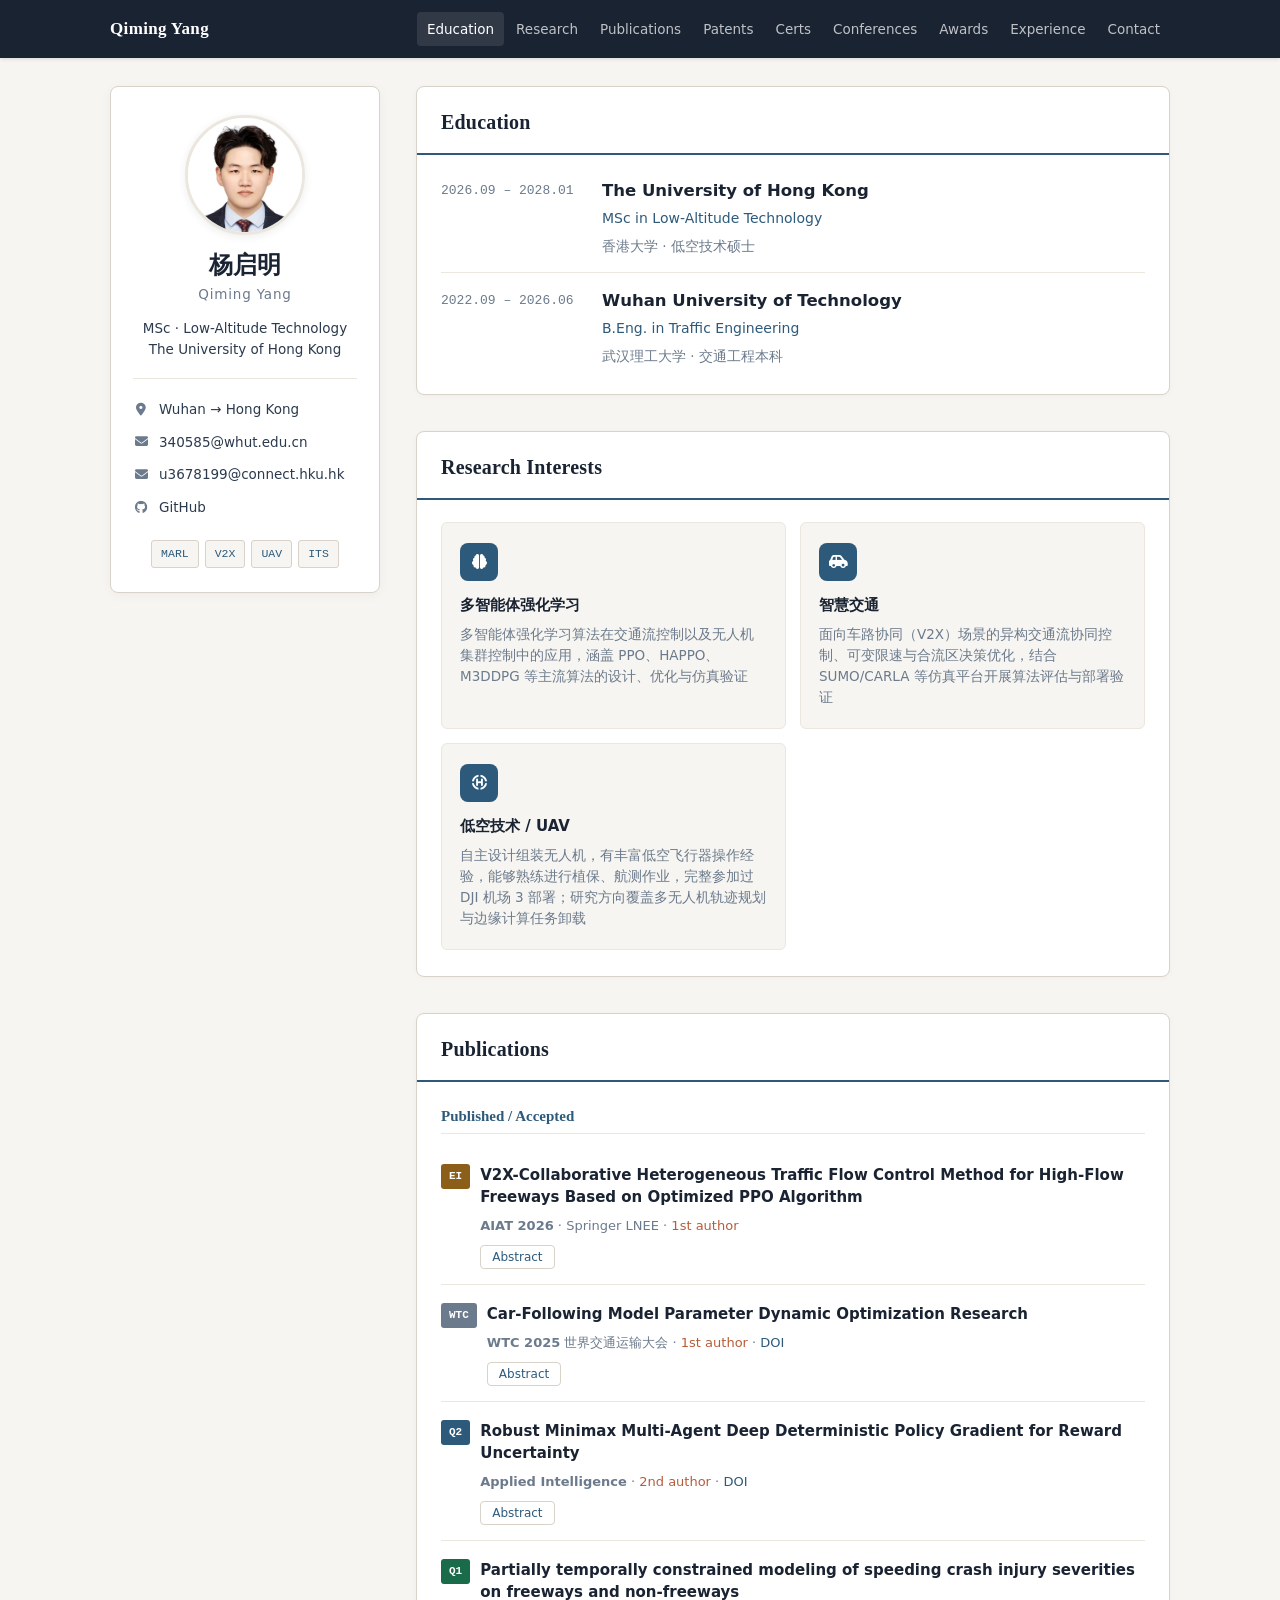
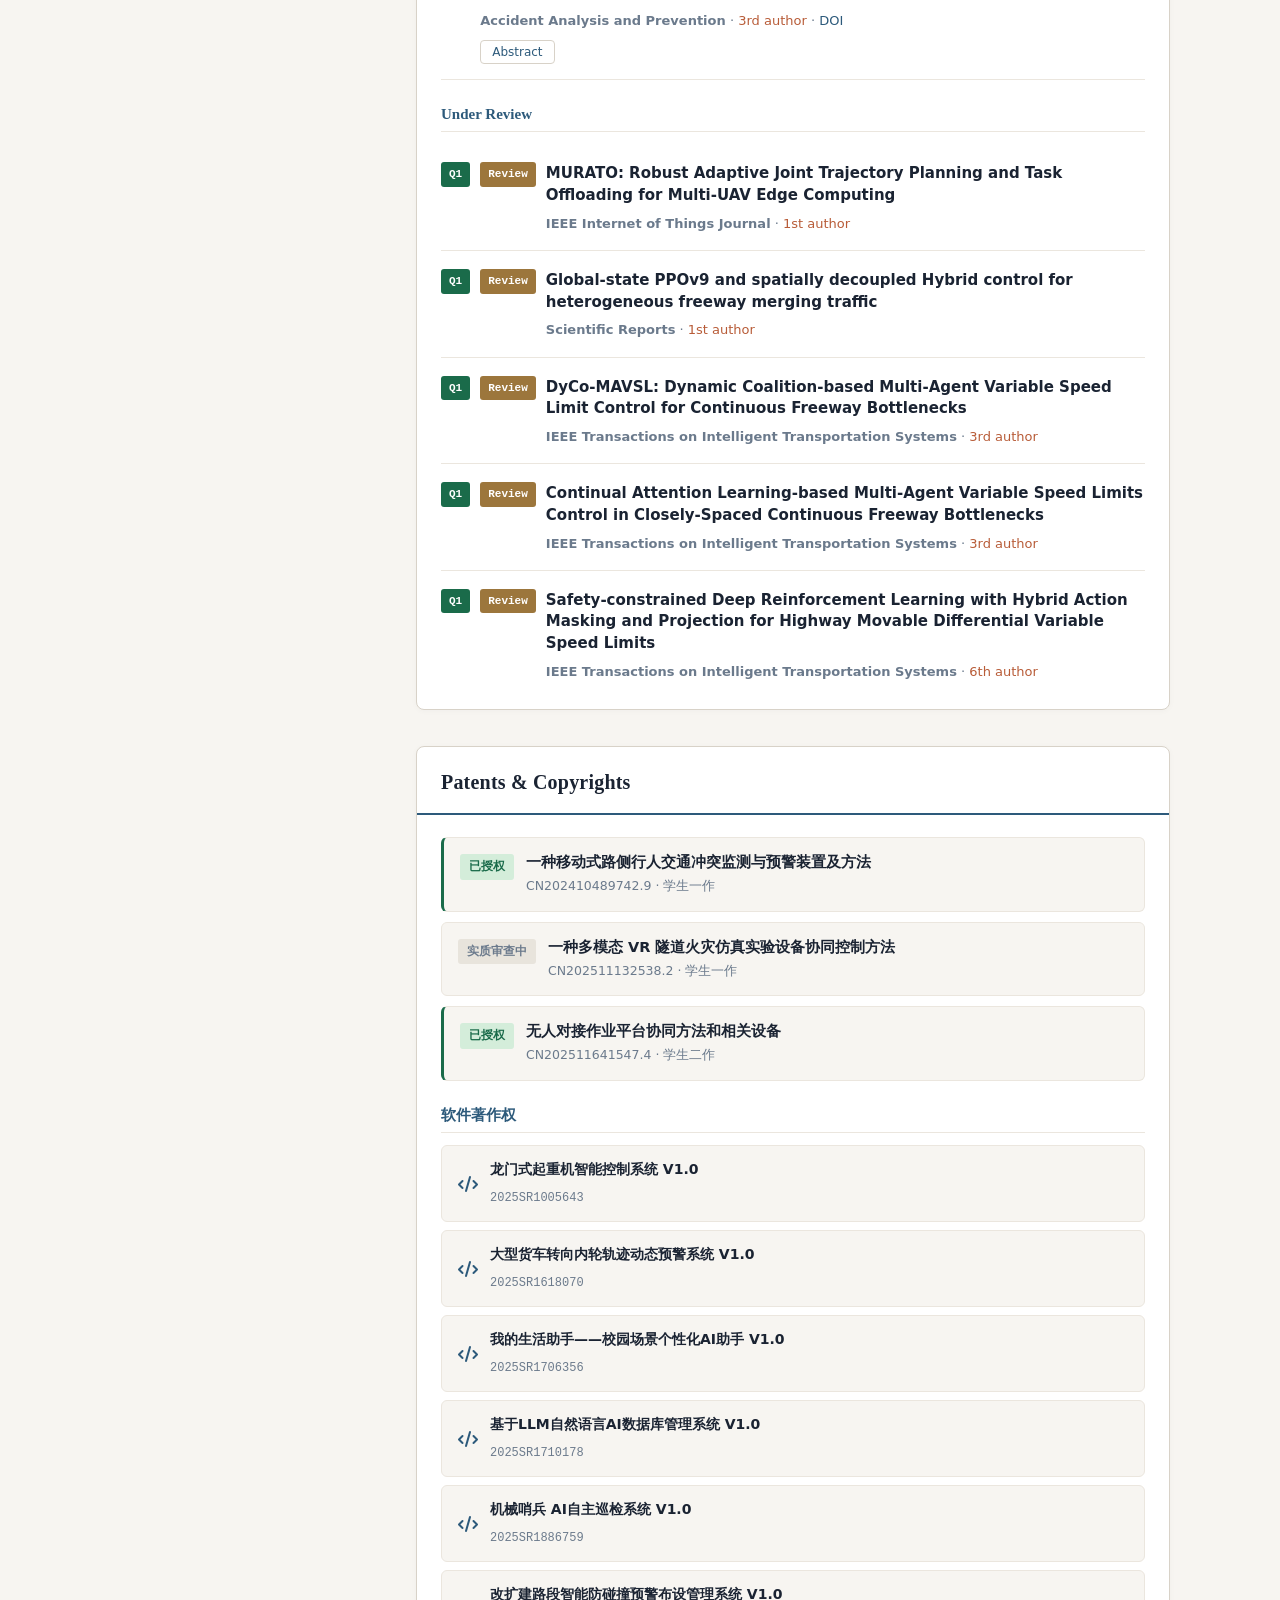
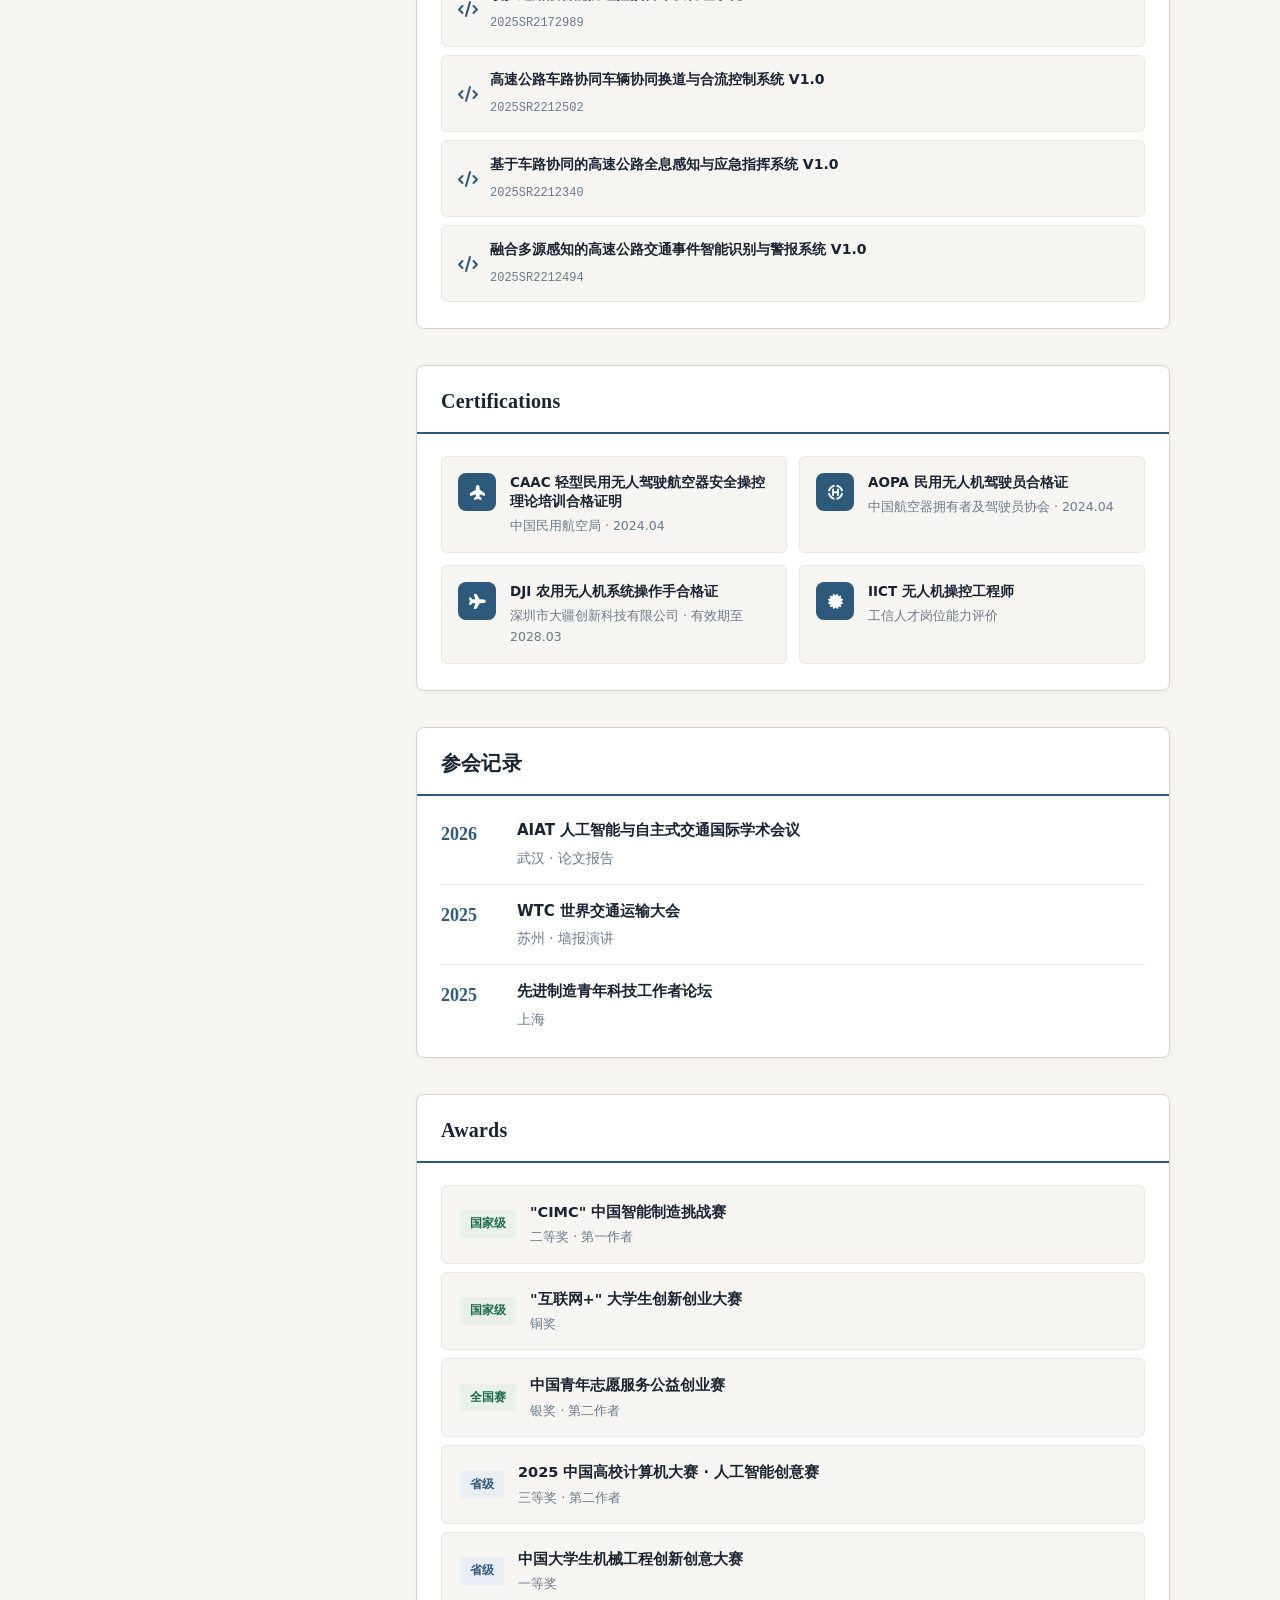
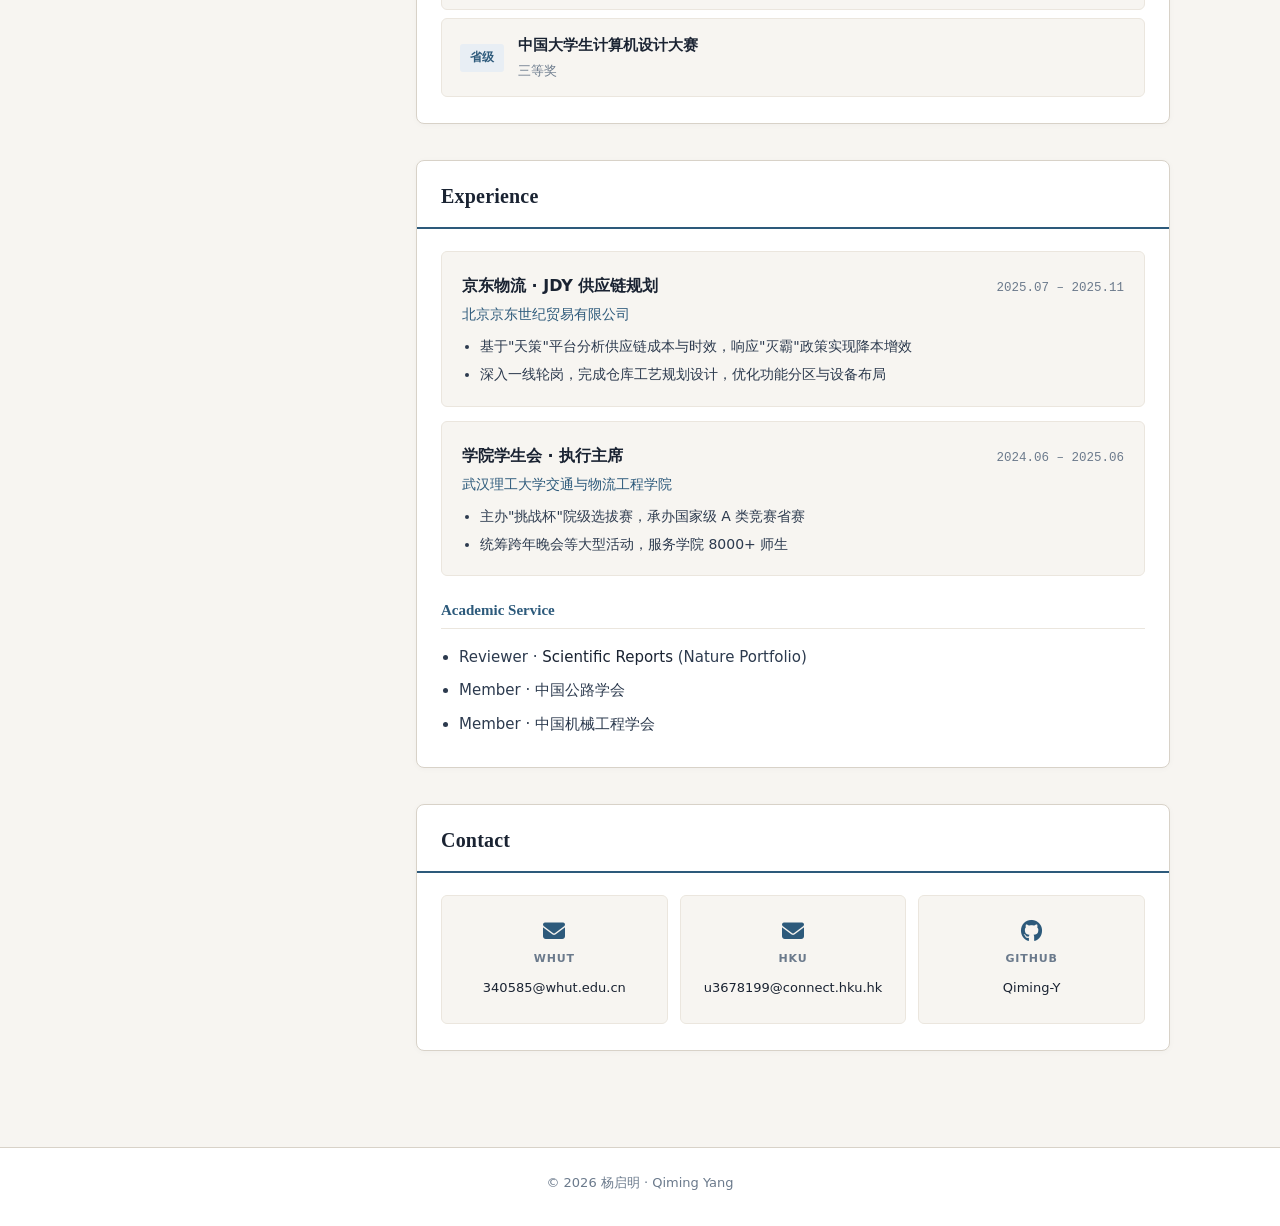
==== index.html @ e069b776 "Update VR tunnel patent status: granted -> substantive examination" ====
<!DOCTYPE html>
<html lang="zh-CN">
<head>
  <meta charset="UTF-8">
  <meta name="viewport" content="width=device-width, initial-scale=1.0">
  <title>杨启明 · Qiming Yang</title>
  <meta name="description" content="Qiming Yang — Low-Altitude Technology @ HKU · MARL · V2X · UAV">
  <link rel="stylesheet" href="css/styles.css">
  <link rel="stylesheet" href="https://cdnjs.cloudflare.com/ajax/libs/font-awesome/6.5.1/css/all.min.css">
</head>
<body>

  <!-- ========== Nav ========== -->
  <header class="nav">
    <div class="nav__inner">
      <a href="#top" class="nav__logo">Qiming Yang</a>
      <button class="nav__burger" aria-label="菜单" aria-expanded="false">
        <span></span><span></span>
      </button>
      <nav class="nav__menu">
        <a href="#education" class="nav__link">Education</a>
        <a href="#research" class="nav__link">Research</a>
        <a href="#publications" class="nav__link">Publications</a>
        <a href="#patents" class="nav__link">Patents</a>
        <a href="#certifications" class="nav__link">Certs</a>
        <a href="#conferences" class="nav__link">Conferences</a>
        <a href="#awards" class="nav__link">Awards</a>
        <a href="#experience" class="nav__link">Experience</a>
        <a href="#contact" class="nav__link">Contact</a>
      </nav>
    </div>
  </header>

  <div class="page" id="top">

    <!-- ========== Sidebar ========== -->
    <aside class="sidebar">
      <div class="sidebar__card">
        <div class="sidebar__avatar">
          <img src="assets/avatar.jpg" alt="杨启明">
        </div>
        <h1 class="sidebar__name">杨启明</h1>
        <p class="sidebar__name-en">Qiming Yang</p>
        <p class="sidebar__bio">
          MSc · Low-Altitude Technology<br>
          The University of Hong Kong
        </p>
        <ul class="sidebar__links">
          <li><i class="fa-solid fa-location-dot"></i><span>Wuhan → Hong Kong</span></li>
          <li><a href="mailto:340585@whut.edu.cn"><i class="fa-solid fa-envelope"></i><span>340585@whut.edu.cn</span></a></li>
          <li><a href="mailto:u3678199@connect.hku.hk"><i class="fa-solid fa-envelope"></i><span>u3678199@connect.hku.hk</span></a></li>
          <li><a href="https://github.com/Qiming-Y" target="_blank" rel="noopener"><i class="fa-brands fa-github"></i><span>GitHub</span></a></li>
        </ul>
        <div class="sidebar__tags">
          <span class="tag">MARL</span>
          <span class="tag">V2X</span>
          <span class="tag">UAV</span>
          <span class="tag">ITS</span>
        </div>
      </div>
    </aside>

    <!-- ========== Main ========== -->
    <main class="content">

      <!-- Education -->
      <section id="education" class="section">
        <h2 class="section__title">Education</h2>
        <div class="section__body">
          <div class="edu">
            <article class="edu__item">
              <div class="edu__time">2026.09 – 2028.01</div>
              <div class="edu__info">
                <h3>The University of Hong Kong</h3>
                <p class="edu__degree">MSc in Low-Altitude Technology</p>
                <p class="edu__zh">香港大学 · 低空技术硕士</p>
              </div>
            </article>
            <article class="edu__item">
              <div class="edu__time">2022.09 – 2026.06</div>
              <div class="edu__info">
                <h3>Wuhan University of Technology</h3>
                <p class="edu__degree">B.Eng. in Traffic Engineering</p>
                <p class="edu__zh">武汉理工大学 · 交通工程本科</p>
              </div>
            </article>
          </div>
        </div>
      </section>

      <!-- Research -->
      <section id="research" class="section">
        <h2 class="section__title">Research Interests</h2>
        <div class="section__body">
          <div class="research-grid">
            <article class="r-card">
              <div class="r-card__icon"><i class="fa-solid fa-brain"></i></div>
              <h3>多智能体强化学习</h3>
              <p>多智能体强化学习算法在交通流控制以及无人机集群控制中的应用，涵盖 PPO、HAPPO、M3DDPG 等主流算法的设计、优化与仿真验证</p>
            </article>
            <article class="r-card">
              <div class="r-card__icon"><i class="fa-solid fa-car-side"></i></div>
              <h3>智慧交通</h3>
              <p>面向车路协同（V2X）场景的异构交通流协同控制、可变限速与合流区决策优化，结合 SUMO/CARLA 等仿真平台开展算法评估与部署验证</p>
            </article>
            <article class="r-card">
              <div class="r-card__icon"><i class="fa-solid fa-helicopter-symbol"></i></div>
              <h3>低空技术 / UAV</h3>
              <p>自主设计组装无人机，有丰富低空飞行器操作经验，能够熟练进行植保、航测作业，完整参加过 DJI 机场 3 部署；研究方向覆盖多无人机轨迹规划与边缘计算任务卸载</p>
            </article>
          </div>
        </div>
      </section>

      <!-- Publications -->
      <section id="publications" class="section">
        <h2 class="section__title">Publications</h2>
        <div class="section__body">

          <h3 class="subhead">Published / Accepted</h3>

          <article class="pub">
            <div class="pub__row">
              <span class="badge badge--ei">EI</span>
              <div class="pub__content">
                <h4>V2X-Collaborative Heterogeneous Traffic Flow Control Method for High-Flow Freeways Based on Optimized PPO Algorithm</h4>
                <p class="pub__meta"><strong>AIAT 2026</strong> · Springer LNEE · <em>1st author</em></p>
                <button class="pub__btn" aria-expanded="false">Abstract</button>
              </div>
            </div>
            <div class="pub__abs" hidden>
              <p>Saturated freeways increasingly host heterogeneous streams of connected and automated vehicles (CAVs) and human-driven vehicles (HDVs). Balancing corridor-level flow smoothing with local conflict avoidance at merge bottlenecks remains difficult for both classical control and standard deep reinforcement learning (DRL) agents, largely because onboard sensing fragments observability and single-objective rewards neglect the efficiency–stability–safety trade-off. Here we show that vehicle-to-everything (V2X) cooperative sensing is not merely a communication upgrade but a prerequisite for high-pressure freeway control: a ten-dimensional global perception vector fused from roadside units and basic safety messages enables an optimized proximal policy optimization agent (V2X-PPO) to anticipate shockwaves three to five seconds ahead. V2X-PPO couples perception augmentation, a multi-objective composite reward, and training strategies for generalization. In SUMO simulations of a 3,000 m three-lane corridor under a 5,900 veh/h load, V2X-PPO achieved the strongest full-corridor performance across CAV penetration rates, raising throughput by 19.1% relative to the manual baseline at 80% penetration (174.7 veh) while reducing time headway to 2.26 s. At the merge micro-scale, HAPPO exhibited more stable local weaving behaviour, whereas V2X-PPO retained superior corridor efficiency; SAC lagged both under stress. These macro–micro boundaries imply that no single DRL paradigm is dual-optimal and that future intelligent freeways should co-design V2X infrastructure with algorithmic objectives.</p>
            </div>
          </article>

          <article class="pub">
            <div class="pub__row">
              <span class="badge badge--conf">WTC</span>
              <div class="pub__content">
                <h4>Car-Following Model Parameter Dynamic Optimization Research</h4>
                <p class="pub__meta"><strong>WTC 2025</strong> 世界交通运输大会 · <em>1st author</em> · <a href="https://doi.org/10.26914/c.cnkihy.2025.017610" target="_blank" rel="noopener">DOI</a></p>
                <button class="pub__btn" aria-expanded="false">Abstract</button>
              </div>
            </div>
            <div class="pub__abs" hidden>
              <p>To enhance the accuracy of microscopic traffic simulation and align simulated traffic flow more closely with real-world conditions, this study proposes a dynamic parameter optimization and updating method for car-following models based on macroscopic traffic flow data. By analyzing data from the California Highway Dataset (PEMS) for specific sections of Interstate I-405 in Los Angeles, we selected four models (GHR, FVD, IDM, and Krauss) for parameter calibration using genetic algorithms. Validation was conducted with flow rate and speed as performance metrics, utilizing Mean Absolute Percentage Error (MAPE) as the goodness-of-fit measure. Comparative analysis of IDM model errors before and after parameter calibration revealed that in basic highway sections, post-calibration flow and speed errors were reduced to 28% and 93% of pre-calibration levels respectively. For ramp sections, these values decreased to 33% and 71%, demonstrating the effectiveness of macroscopic data-driven parameter calibration. Through comprehensive comparison of the four models during calibration and validation phases, the IDM model exhibited superior stability, minimal errors, and greater suitability for highway traffic flow simulation, thereby providing effective support for traffic management.</p>
            </div>
          </article>

          <article class="pub">
            <div class="pub__row">
              <span class="badge badge--q2">Q2</span>
              <div class="pub__content">
                <h4>Robust Minimax Multi-Agent Deep Deterministic Policy Gradient for Reward Uncertainty</h4>
                <p class="pub__meta"><strong>Applied Intelligence</strong> · <em>2nd author</em> · <a href="https://doi.org/10.1007/s10489-026-07255-5" target="_blank" rel="noopener">DOI</a></p>
                <button class="pub__btn" aria-expanded="false">Abstract</button>
              </div>
            </div>
            <div class="pub__abs" hidden>
              <p>Despite advancements in Multi-Agent Deep Reinforcement Learning (MADRL), agents often exhibit fragility in dynamic adversarial environments due to reward function uncertainty and opponent policy shifts. Traditional RL algorithms struggle with unstable policy convergence and robustness issues under such uncertainties, as they inadequately model worst-case adversarial perturbations. To address this, we propose Robust-M3DDPG, a robust minimax multi-agent reinforcement learning framework that integrates Nash Equilibrium principles with minimax optimization. The approach formalizes the problem as a Robust Markov Game, explicitly modeling adversarial disturbances during policy optimization to enhance robustness in non-stationary environments. Key contributions include: (1) developing an Actor-Critic algorithm-based method to determine Nash Equilibrium policies; (2) extending the widely used Multi-Agent Deep Deterministic Policy Gradient Algorithm (MADDPG) with Robust Markov Games and minimax optimization for robust policy learning; and (3) proposing a Multi-Agent Adversarial Learning (MAAL) framework for efficiently solving adversarial policies to fulfill the minimax requirements. Evaluations across four cooperative-competitive multi-agent environments with different reward uncertainty levels demonstrate that Robust-M3DDPG significantly outperforms existing MADRL baselines in scenarios with high reward uncertainty and adversarial dynamics. This work bridges the gap between theoretical robustness guarantees and practical multi-agent reinforcement learning deployment under real-world perturbations.</p>
            </div>
          </article>

          <article class="pub">
            <div class="pub__row">
              <span class="badge badge--q1">Q1</span>
              <div class="pub__content">
                <h4>Partially temporally constrained modeling of speeding crash injury severities on freeways and non-freeways</h4>
                <p class="pub__meta"><strong>Accident Analysis and Prevention</strong> · <em>3rd author</em> · <a href="https://doi.org/10.1016/j.aap.2025.107917" target="_blank" rel="noopener">DOI</a></p>
                <button class="pub__btn" aria-expanded="false">Abstract</button>
              </div>
            </div>
            <div class="pub__abs" hidden>
              <p>Speeding crashes remain high injury severities after the stay-at-home order in California, highlighting a need for further investigation into the fundamental cause of this increment. To systematically explore the temporal impacts of the stay-at-home order on speeding behaviors and the corresponding crash-injury outcomes, this study utilizes California-reported single-vehicle speeding crashes on freeways (access-controlled) and non-freeways (non-access-controlled) before, during, and after the order. Significant injury factors and in-depth heterogeneity across observations are identified by random parameter logit models with heterogeneity in means and variances. Without segmenting the data by periods, the partially temporally constrained approach is employed to statistically determine varying and stabilized parameters over time through the whole dataset. Different likelihood ratio tests reveal significant temporal instabilities and stabilities of factors between two roadways and three periods. The potential impacts of observation selection issues on the marginal effect calculations of the partially constrained models are also systematically investigated. Significant variations in the probability of severe injury rate per week after the order are also found based on the Mann-Whitney U tests. The hysteretic effects of the order on the crash frequency and severity are observed on both freeways and non-freeways. Overall, seven variables are found to have stable effects, while fifteen variables exhibit unstable effects over time. Significant temporal variations in driver behaviors, including driving under the influence, cell phone usage, hit-and-run, failure to use seat belt, entering or leaving the ramp, and reaction to previous collisions, are observed before, during, or after the order. Specific countermeasures and effects of heterogeneity in means and variances are also discussed. These findings provide insights into understanding the temporal impacts of the stay-at-home order on injury severities, which are valuable to decision-makers and researchers for future order practice, restriction improvement, and complementary policy development.</p>
            </div>
          </article>

          <h3 class="subhead">Under Review</h3>

          <article class="pub">
            <div class="pub__row">
              <span class="badge badge--q1">Q1</span>
              <span class="badge badge--wip">Review</span>
              <div class="pub__content">
                <h4>MURATO: Robust Adaptive Joint Trajectory Planning and Task Offloading for Multi-UAV Edge Computing</h4>
                <p class="pub__meta"><strong>IEEE Internet of Things Journal</strong> · <em>1st author</em></p>
              </div>
            </div>
          </article>

          <article class="pub">
            <div class="pub__row">
              <span class="badge badge--q1">Q1</span>
              <span class="badge badge--wip">Review</span>
              <div class="pub__content">
                <h4>Global-state PPOv9 and spatially decoupled Hybrid control for heterogeneous freeway merging traffic</h4>
                <p class="pub__meta"><strong>Scientific Reports</strong> · <em>1st author</em></p>
              </div>
            </div>
          </article>

          <article class="pub">
            <div class="pub__row">
              <span class="badge badge--q1">Q1</span>
              <span class="badge badge--wip">Review</span>
              <div class="pub__content">
                <h4>DyCo-MAVSL: Dynamic Coalition-based Multi-Agent Variable Speed Limit Control for Continuous Freeway Bottlenecks</h4>
                <p class="pub__meta"><strong>IEEE Transactions on Intelligent Transportation Systems</strong> · <em>3rd author</em></p>
              </div>
            </div>
          </article>

          <article class="pub">
            <div class="pub__row">
              <span class="badge badge--q1">Q1</span>
              <span class="badge badge--wip">Review</span>
              <div class="pub__content">
                <h4>Continual Attention Learning-based Multi-Agent Variable Speed Limits Control in Closely-Spaced Continuous Freeway Bottlenecks</h4>
                <p class="pub__meta"><strong>IEEE Transactions on Intelligent Transportation Systems</strong> · <em>3rd author</em></p>
              </div>
            </div>
          </article>

          <article class="pub">
            <div class="pub__row">
              <span class="badge badge--q1">Q1</span>
              <span class="badge badge--wip">Review</span>
              <div class="pub__content">
                <h4>Safety-constrained Deep Reinforcement Learning with Hybrid Action Masking and Projection for Highway Movable Differential Variable Speed Limits</h4>
                <p class="pub__meta"><strong>IEEE Transactions on Intelligent Transportation Systems</strong> · <em>6th author</em></p>
              </div>
            </div>
          </article>

        </div>
      </section>

      <!-- Patents -->
      <section id="patents" class="section">
        <h2 class="section__title">Patents & Copyrights</h2>
        <div class="section__body">
          <div class="patent-list">
            <div class="patent patent--granted">
              <span class="patent__tag">已授权</span>
              <div>
                <h4>一种移动式路侧行人交通冲突监测与预警装置及方法</h4>
                <p>CN202410489742.9 · 学生一作</p>
              </div>
            </div>
            <div class="patent">
              <span class="patent__tag">实质审查中</span>
              <div>
                <h4>一种多模态 VR 隧道火灾仿真实验设备协同控制方法</h4>
                <p>CN202511132538.2 · 学生一作</p>
              </div>
            </div>
            <div class="patent patent--granted">
              <span class="patent__tag">已授权</span>
              <div>
                <h4>无人对接作业平台协同方法和相关设备</h4>
                <p>CN202511641547.4 · 学生二作</p>
              </div>
            </div>
          </div>
          <h3 class="subhead">软件著作权</h3>
          <div class="soft-list">
            <div class="soft">
              <i class="fa-solid fa-code"></i>
              <div>
                <strong>龙门式起重机智能控制系统 V1.0</strong>
                <span>2025SR1005643</span>
              </div>
            </div>
            <div class="soft">
              <i class="fa-solid fa-code"></i>
              <div>
                <strong>大型货车转向内轮轨迹动态预警系统 V1.0</strong>
                <span>2025SR1618070</span>
              </div>
            </div>
            <div class="soft">
              <i class="fa-solid fa-code"></i>
              <div>
                <strong>我的生活助手——校园场景个性化AI助手 V1.0</strong>
                <span>2025SR1706356</span>
              </div>
            </div>
            <div class="soft">
              <i class="fa-solid fa-code"></i>
              <div>
                <strong>基于LLM自然语言AI数据库管理系统 V1.0</strong>
                <span>2025SR1710178</span>
              </div>
            </div>
            <div class="soft">
              <i class="fa-solid fa-code"></i>
              <div>
                <strong>机械哨兵 AI自主巡检系统 V1.0</strong>
                <span>2025SR1886759</span>
              </div>
            </div>
            <div class="soft">
              <i class="fa-solid fa-code"></i>
              <div>
                <strong>改扩建路段智能防碰撞预警布设管理系统 V1.0</strong>
                <span>2025SR2172989</span>
              </div>
            </div>
            <div class="soft">
              <i class="fa-solid fa-code"></i>
              <div>
                <strong>高速公路车路协同车辆协同换道与合流控制系统 V1.0</strong>
                <span>2025SR2212502</span>
              </div>
            </div>
            <div class="soft">
              <i class="fa-solid fa-code"></i>
              <div>
                <strong>基于车路协同的高速公路全息感知与应急指挥系统 V1.0</strong>
                <span>2025SR2212340</span>
              </div>
            </div>
            <div class="soft">
              <i class="fa-solid fa-code"></i>
              <div>
                <strong>融合多源感知的高速公路交通事件智能识别与警报系统 V1.0</strong>
                <span>2025SR2212494</span>
              </div>
            </div>
          </div>
        </div>
      </section>

      <!-- Certifications -->
      <section id="certifications" class="section">
        <h2 class="section__title">Certifications</h2>
        <div class="section__body">
          <div class="cert-grid">
            <article class="cert-card">
              <div class="cert-card__icon"><i class="fa-solid fa-plane-up"></i></div>
              <div>
                <h4>CAAC 轻型民用无人驾驶航空器安全操控理论培训合格证明</h4>
                <p>中国民用航空局 · 2024.04</p>
              </div>
            </article>
            <article class="cert-card">
              <div class="cert-card__icon"><i class="fa-solid fa-helicopter-symbol"></i></div>
              <div>
                <h4>AOPA 民用无人机驾驶员合格证</h4>
                <p>中国航空器拥有者及驾驶员协会 · 2024.04</p>
              </div>
            </article>
            <article class="cert-card">
              <div class="cert-card__icon"><i class="fa-solid fa-plane"></i></div>
              <div>
                <h4>DJI 农用无人机系统操作手合格证</h4>
                <p>深圳市大疆创新科技有限公司 · 有效期至 2028.03</p>
              </div>
            </article>
            <article class="cert-card">
              <div class="cert-card__icon"><i class="fa-solid fa-certificate"></i></div>
              <div>
                <h4>IICT 无人机操控工程师</h4>
                <p>工信人才岗位能力评价</p>
              </div>
            </article>
          </div>
        </div>
      </section>

      <!-- Conferences -->
      <section id="conferences" class="section">
        <h2 class="section__title">参会记录</h2>
        <div class="section__body">
          <div class="conf-list">
            <div class="conf">
              <span class="conf__year">2026</span>
              <div class="conf__info">
                <h4>AIAT 人工智能与自主式交通国际学术会议</h4>
                <p>武汉 · 论文报告</p>
              </div>
            </div>
            <div class="conf">
              <span class="conf__year">2025</span>
              <div class="conf__info">
                <h4>WTC 世界交通运输大会</h4>
                <p>苏州 · 墙报演讲</p>
              </div>
            </div>
            <div class="conf">
              <span class="conf__year">2025</span>
              <div class="conf__info">
                <h4>先进制造青年科技工作者论坛</h4>
                <p>上海</p>
              </div>
            </div>
          </div>
        </div>
      </section>

      <!-- Awards -->
      <section id="awards" class="section">
        <h2 class="section__title">Awards</h2>
        <div class="section__body">
          <div class="awards">
            <div class="award">
              <span class="award__level award__level--n">国家级</span>
              <div class="award__body">
                <strong>"CIMC" 中国智能制造挑战赛</strong>
                <span>二等奖 · 第一作者</span>
              </div>
            </div>
            <div class="award">
              <span class="award__level award__level--n">国家级</span>
              <div class="award__body">
                <strong>"互联网+" 大学生创新创业大赛</strong>
                <span>铜奖</span>
              </div>
            </div>
            <div class="award">
              <span class="award__level award__level--n">全国赛</span>
              <div class="award__body">
                <strong>中国青年志愿服务公益创业赛</strong>
                <span>银奖 · 第二作者</span>
              </div>
            </div>
            <div class="award">
              <span class="award__level award__level--p">省级</span>
              <div class="award__body">
                <strong>2025 中国高校计算机大赛 · 人工智能创意赛</strong>
                <span>三等奖 · 第二作者</span>
              </div>
            </div>
            <div class="award">
              <span class="award__level award__level--p">省级</span>
              <div class="award__body">
                <strong>中国大学生机械工程创新创意大赛</strong>
                <span>一等奖</span>
              </div>
            </div>
            <div class="award">
              <span class="award__level award__level--p">省级</span>
              <div class="award__body">
                <strong>中国大学生计算机设计大赛</strong>
                <span>三等奖</span>
              </div>
            </div>
          </div>
        </div>
      </section>

      <!-- Experience -->
      <section id="experience" class="section">
        <h2 class="section__title">Experience</h2>
        <div class="section__body">
          <div class="exp">
            <article class="exp__card">
              <div class="exp__top">
                <h3>京东物流 · JDY 供应链规划</h3>
                <span class="exp__time">2025.07 – 2025.11</span>
              </div>
              <p class="exp__org">北京京东世纪贸易有限公司</p>
              <ul>
                <li>基于"天策"平台分析供应链成本与时效，响应"灭霸"政策实现降本增效</li>
                <li>深入一线轮岗，完成仓库工艺规划设计，优化功能分区与设备布局</li>
              </ul>
            </article>
            <article class="exp__card">
              <div class="exp__top">
                <h3>学院学生会 · 执行主席</h3>
                <span class="exp__time">2024.06 – 2025.06</span>
              </div>
              <p class="exp__org">武汉理工大学交通与物流工程学院</p>
              <ul>
                <li>主办"挑战杯"院级选拔赛，承办国家级 A 类竞赛省赛</li>
                <li>统筹跨年晚会等大型活动，服务学院 8000+ 师生</li>
              </ul>
            </article>
          </div>

          <h3 class="subhead">Academic Service</h3>
          <ul class="service">
            <li>Reviewer · <em>Scientific Reports</em> (Nature Portfolio)</li>
            <li>Member · 中国公路学会</li>
            <li>Member · 中国机械工程学会</li>
          </ul>
        </div>
      </section>

      <!-- Contact -->
      <section id="contact" class="section">
        <h2 class="section__title">Contact</h2>
        <div class="section__body">
          <div class="contact-grid">
            <a href="mailto:340585@whut.edu.cn" class="c-card">
              <i class="fa-solid fa-envelope"></i>
              <span class="c-card__label">WHUT</span>
              <strong>340585@whut.edu.cn</strong>
            </a>
            <a href="mailto:u3678199@connect.hku.hk" class="c-card">
              <i class="fa-solid fa-envelope"></i>
              <span class="c-card__label">HKU</span>
              <strong>u3678199@connect.hku.hk</strong>
            </a>
            <a href="https://github.com/Qiming-Y" target="_blank" rel="noopener" class="c-card">
              <i class="fa-brands fa-github"></i>
              <span class="c-card__label">GitHub</span>
              <strong>Qiming-Y</strong>
            </a>
          </div>
        </div>
      </section>

    </main>
  </div>

  <footer class="footer">
    <p>© 2026 杨启明 · Qiming Yang</p>
  </footer>

  <script src="js/main.js"></script>
</body>
</html>
---- css/styles.css ----
/* ============================================
   Qiming Yang — Light Academic Homepage
   warm paper · navy ink · steel-blue accent
   ============================================ */

:root {
  --ink:        #1a2332;
  --ink-soft:   #2c3a4e;
  --paper:      #f7f5f1;
  --paper-card: #ffffff;
  --accent:     #2d5a7b;
  --accent-light: #4a7fa5;
  --highlight:  #b85c38;
  --haze:       #6b7a8c;
  --rule:       #d8d2c8;
  --rule-light: #ebe6de;
  --q1:         #1a6b4a;
  --q2:         #2d5a7b;
  --ei:         #8b5e1a;
  --granted:    #1a6b4a;

  --font-display: Georgia, 'Times New Roman', 'Songti SC', serif;
  --font-body:    'Segoe UI', 'PingFang SC', 'Microsoft YaHei', system-ui, sans-serif;
  --font-mono:    'SF Mono', 'Cascadia Code', Consolas, monospace;

  --max-w: 1100px;
  --sidebar-w: 270px;
  --header-h: 58px;
}

/* ---- Reset ---- */
*, *::before, *::after { box-sizing: border-box; margin: 0; padding: 0; }
html { scroll-behavior: smooth; scroll-padding-top: calc(var(--header-h) + 16px); }
body {
  font-family: var(--font-body);
  font-size: 16px;
  line-height: 1.7;
  color: var(--ink);
  background: var(--paper);
  -webkit-font-smoothing: antialiased;
}
a { color: var(--accent); text-decoration: none; transition: color .15s; }
a:hover { color: var(--highlight); }
a:focus-visible, button:focus-visible {
  outline: 2px solid var(--accent);
  outline-offset: 2px;
}
img { max-width: 100%; display: block; }
ul { list-style: none; }
button { font-family: inherit; cursor: pointer; }

/* ---- Nav ---- */
.nav {
  position: sticky; top: 0; z-index: 100;
  height: var(--header-h);
  background: var(--ink);
  color: #fff;
  box-shadow: 0 1px 4px rgba(0,0,0,.12);
}
.nav__inner {
  max-width: var(--max-w); margin: 0 auto; padding: 0 20px;
  height: 100%; display: flex; align-items: center; justify-content: space-between;
}
.nav__logo {
  font-family: var(--font-display);
  font-size: 17px; font-weight: 600;
  color: #fff; letter-spacing: .02em;
}
.nav__logo:hover { color: #c8d8e8; }
.nav__burger {
  display: none; background: none; border: none;
  width: 36px; height: 36px; flex-direction: column;
  align-items: center; justify-content: center; gap: 5px;
}
.nav__burger span {
  display: block; width: 20px; height: 2px;
  background: #fff; border-radius: 1px;
  transition: transform .2s, opacity .2s;
}
.nav__burger[aria-expanded="true"] span:first-child { transform: translateY(4px) rotate(45deg); }
.nav__burger[aria-expanded="true"] span:last-child { transform: translateY(-4px) rotate(-45deg); }
.nav__menu { display: flex; gap: 2px; }
.nav__link {
  display: block; padding: 6px 10px;
  font-size: 13.5px; color: rgba(255,255,255,.72);
  border-radius: 4px; transition: background .15s, color .15s;
}
.nav__link:hover, .nav__link.active {
  color: #fff; background: rgba(255,255,255,.1);
}

/* ---- Page layout ---- */
.page {
  max-width: var(--max-w); margin: 0 auto;
  padding: 28px 20px 60px;
  display: grid;
  grid-template-columns: var(--sidebar-w) 1fr;
  gap: 36px; align-items: start;
}

/* ---- Sidebar ---- */
.sidebar { position: sticky; top: calc(var(--header-h) + 20px); }
.sidebar__card {
  background: var(--paper-card);
  border: 1px solid var(--rule);
  border-radius: 8px;
  padding: 28px 22px 24px;
  text-align: center;
  box-shadow: 0 2px 12px rgba(26,35,50,.04);
}
.sidebar__avatar {
  width: 120px; height: 120px;
  margin: 0 auto 16px;
  border-radius: 50%;
  overflow: hidden;
  border: 3px solid var(--rule-light);
  box-shadow: 0 2px 8px rgba(26,35,50,.08);
}
.sidebar__avatar img {
  width: 100%; height: 100%;
  object-fit: cover; object-position: center top;
}
.sidebar__name {
  font-family: var(--font-display);
  font-size: 24px; font-weight: 700;
  color: var(--ink); line-height: 1.2;
}
.sidebar__name-en {
  font-size: 13.5px; color: var(--haze);
  margin-top: 3px; letter-spacing: .06em;
}
.sidebar__bio {
  font-size: 13.5px; color: var(--ink-soft);
  margin-top: 12px; line-height: 1.55;
}
.sidebar__links {
  margin-top: 18px; text-align: left;
  border-top: 1px solid var(--rule-light);
  padding-top: 14px;
}
.sidebar__links li {
  display: flex; align-items: center; gap: 10px;
  padding: 5px 0; font-size: 13.5px; color: var(--ink-soft);
}
.sidebar__links a {
  display: flex; align-items: center; gap: 10px;
  color: var(--ink-soft); width: 100%;
}
.sidebar__links a:hover { color: var(--accent); }
.sidebar__links i {
  width: 16px; text-align: center;
  color: var(--haze); font-size: 13px;
}
.sidebar__tags {
  margin-top: 16px; display: flex;
  flex-wrap: wrap; gap: 6px; justify-content: center;
}
.tag {
  font-size: 11.5px; font-family: var(--font-mono);
  padding: 3px 9px;
  background: var(--paper);
  border: 1px solid var(--rule);
  border-radius: 3px; color: var(--accent);
}

/* ---- Sections ---- */
.section {
  margin-bottom: 36px;
  background: var(--paper-card);
  border: 1px solid var(--rule);
  border-radius: 8px;
  overflow: hidden;
  box-shadow: 0 1px 6px rgba(26,35,50,.03);
}
.section__title {
  font-family: var(--font-display);
  font-size: 20px; font-weight: 700;
  color: var(--ink);
  padding: 18px 24px 14px;
  border-bottom: 2px solid var(--accent);
  letter-spacing: .01em;
}
.section__body { padding: 22px 24px 26px; }
.section__body p { margin-bottom: 12px; }
.section__body p:last-child { margin-bottom: 0; }

.subhead {
  font-family: var(--font-display);
  font-size: 15px; font-weight: 600;
  color: var(--accent);
  margin: 22px 0 12px;
  padding-bottom: 4px;
  border-bottom: 1px solid var(--rule-light);
}
.subhead:first-child { margin-top: 0; }

/* ---- Education ---- */
.edu { display: flex; flex-direction: column; }
.edu__item {
  display: grid;
  grid-template-columns: 145px 1fr;
  gap: 16px;
  padding: 14px 0;
  border-bottom: 1px solid var(--rule-light);
}
.edu__item:last-child { border-bottom: none; padding-bottom: 0; }
.edu__item:first-child { padding-top: 0; }
.edu__time {
  font-family: var(--font-mono);
  font-size: 13px; color: var(--haze);
  padding-top: 3px;
}
.edu__info h3 { font-size: 16.5px; font-weight: 600; color: var(--ink); }
.edu__degree { font-size: 14px; color: var(--accent); margin: 2px 0 4px !important; }
.edu__zh { font-size: 13.5px; color: var(--haze); margin-bottom: 0 !important; }

/* ---- Research ---- */
.research-grid {
  display: grid; grid-template-columns: 1fr 1fr; gap: 14px;
}
.r-card {
  padding: 20px 18px;
  background: var(--paper);
  border: 1px solid var(--rule-light);
  border-radius: 6px;
  transition: border-color .15s, box-shadow .15s;
}
.r-card:hover {
  border-color: var(--accent-light);
  box-shadow: 0 2px 10px rgba(45,90,123,.08);
}
.r-card__icon {
  width: 38px; height: 38px; border-radius: 8px;
  background: var(--accent); color: #fff;
  display: flex; align-items: center; justify-content: center;
  font-size: 15px; margin-bottom: 12px;
}
.r-card h3 { font-size: 15px; font-weight: 600; margin-bottom: 6px; }
.r-card p { font-size: 13.5px; color: var(--haze); line-height: 1.55; margin-bottom: 0 !important; }

/* ---- Publications ---- */
.pub {
  padding: 15px 0;
  border-bottom: 1px solid var(--rule-light);
}
.pub:last-child { border-bottom: none; padding-bottom: 0; }
.pub__row { display: flex; gap: 10px; align-items: flex-start; flex-wrap: wrap; }
.badge {
  flex-shrink: 0;
  font-size: 11px; font-weight: 700; font-family: var(--font-mono);
  padding: 3px 8px; border-radius: 3px;
  color: #fff; margin-top: 3px;
}
.badge--q1 { background: var(--q1); }
.badge--q2 { background: var(--q2); }
.badge--ei { background: var(--ei); }
.badge--conf { background: var(--haze); }
.badge--wip { background: #8b5e1a; opacity: .85; }
.pub__content { flex: 1; min-width: 200px; }
.pub__content h4 {
  font-size: 15px; font-weight: 600;
  line-height: 1.45; margin: 4px 0 6px;
}
.pub__meta { font-size: 13px; color: var(--haze); margin-bottom: 0 !important; }
.pub__meta em { color: var(--highlight); font-style: normal; font-weight: 500; }
.pub__btn {
  margin-top: 8px;
  background: none; border: 1px solid var(--rule);
  border-radius: 4px; font-size: 12px;
  padding: 4px 11px; color: var(--accent);
  transition: background .15s, border-color .15s, color .15s;
}
.pub__btn:hover {
  background: var(--accent); border-color: var(--accent); color: #fff;
}
.pub__abs {
  margin-top: 12px; padding: 14px 16px;
  background: var(--paper);
  border-left: 3px solid var(--accent);
  border-radius: 0 5px 5px 0;
  font-size: 14px; color: var(--ink-soft); line-height: 1.65;
}
.pub__abs p { margin-bottom: 0 !important; }

/* ---- Patents ---- */
.patent-list { display: flex; flex-direction: column; gap: 10px; }
.patent {
  display: flex; gap: 12px; align-items: flex-start;
  padding: 14px 16px;
  background: var(--paper);
  border: 1px solid var(--rule-light);
  border-radius: 6px;
}
.patent--granted { border-left: 3px solid var(--granted); }
.patent__tag {
  flex-shrink: 0; font-size: 11.5px; font-weight: 600;
  padding: 3px 9px; border-radius: 3px;
  background: #e8e4dc; color: var(--haze);
  margin-top: 2px;
}
.patent--granted .patent__tag {
  background: #d4edda; color: var(--granted);
}
.patent h4 { font-size: 14.5px; font-weight: 600; line-height: 1.4; margin-bottom: 3px; }
.patent p { font-size: 12.5px; color: var(--haze); margin-bottom: 0 !important; }

/* ---- Software copyrights ---- */
.soft-list { display: flex; flex-direction: column; gap: 8px; }
.soft {
  padding: 12px 16px;
  display: flex; align-items: center; gap: 12px;
  border: 1px solid var(--rule-light);
  border-radius: 6px;
  background: var(--paper);
}
.soft i { color: var(--accent); flex-shrink: 0; }
.soft strong { display: block; color: var(--ink); font-size: 14px; font-weight: 600; }
.soft span { font-family: var(--font-mono); font-size: 12px; color: var(--haze); }

/* ---- Certifications ---- */
.cert-grid {
  display: grid; grid-template-columns: 1fr 1fr; gap: 12px;
}
.cert-card {
  display: flex; gap: 14px; align-items: flex-start;
  padding: 16px 16px;
  background: var(--paper);
  border: 1px solid var(--rule-light);
  border-radius: 6px;
  transition: border-color .15s;
}
.cert-card:hover { border-color: var(--accent-light); }
.cert-card__icon {
  flex-shrink: 0;
  width: 38px; height: 38px; border-radius: 8px;
  background: var(--accent); color: #fff;
  display: flex; align-items: center; justify-content: center;
  font-size: 15px;
}
.cert-card h4 { font-size: 13.5px; font-weight: 600; line-height: 1.4; margin-bottom: 4px; }
.cert-card p { font-size: 12.5px; color: var(--haze); margin-bottom: 0 !important; }

/* ---- Conferences ---- */
.conf-list { display: flex; flex-direction: column; gap: 0; }
.conf {
  display: grid;
  grid-template-columns: 60px 1fr;
  gap: 16px; align-items: start;
  padding: 14px 0;
  border-bottom: 1px solid var(--rule-light);
}
.conf:last-child { border-bottom: none; padding-bottom: 0; }
.conf:first-child { padding-top: 0; }
.conf__year {
  font-family: var(--font-display);
  font-size: 18px; font-weight: 700;
  color: var(--accent); padding-top: 1px;
}
.conf__info h4 { font-size: 15px; font-weight: 600; margin-bottom: 3px; }
.conf__info p { font-size: 13.5px; color: var(--haze); margin-bottom: 0 !important; }

/* ---- Awards ---- */
.awards { display: flex; flex-direction: column; gap: 8px; }
.award {
  display: flex; align-items: center; gap: 14px;
  padding: 14px 18px;
  background: var(--paper);
  border: 1px solid var(--rule-light);
  border-radius: 6px;
  transition: border-color .15s, transform .15s;
}
.award:hover { border-color: var(--accent-light); transform: translateX(3px); }
.award__level {
  flex-shrink: 0; font-size: 11.5px; font-weight: 700;
  padding: 4px 10px; border-radius: 3px;
  font-family: var(--font-mono);
}
.award__level--n { background: #e8f0e8; color: var(--granted); }
.award__level--p { background: #e8eef4; color: var(--accent); }
.award__body { display: flex; flex-direction: column; gap: 2px; }
.award__body strong { font-size: 14.5px; font-weight: 600; }
.award__body span { font-size: 13px; color: var(--haze); }

/* ---- Experience ---- */
.exp { display: flex; flex-direction: column; gap: 14px; }
.exp__card {
  padding: 20px 20px;
  background: var(--paper);
  border: 1px solid var(--rule-light);
  border-radius: 6px;
}
.exp__top {
  display: flex; justify-content: space-between; align-items: baseline;
  flex-wrap: wrap; gap: 8px; margin-bottom: 4px;
}
.exp__top h3 { font-size: 16px; font-weight: 600; }
.exp__time { font-family: var(--font-mono); font-size: 12.5px; color: var(--haze); }
.exp__org { font-size: 13.5px; color: var(--accent); margin-bottom: 10px !important; }
.exp__card ul { list-style: disc; padding-left: 18px; }
.exp__card li {
  font-size: 14px; color: var(--ink-soft);
  margin-bottom: 6px; line-height: 1.55;
}
.exp__card li:last-child { margin-bottom: 0; }

.service { list-style: disc; padding-left: 18px; }
.service li { font-size: 15px; color: var(--ink-soft); padding: 4px 0; }
.service em { color: var(--ink); font-style: normal; }

/* ---- Contact ---- */
.contact-grid {
  display: grid; grid-template-columns: repeat(3, 1fr); gap: 12px;
}
.c-card {
  display: flex; flex-direction: column; align-items: center; gap: 8px;
  padding: 24px 14px;
  background: var(--paper);
  border: 1px solid var(--rule-light);
  border-radius: 6px;
  text-align: center;
  transition: border-color .15s, box-shadow .15s;
}
.c-card:hover {
  border-color: var(--accent);
  box-shadow: 0 2px 10px rgba(45,90,123,.1);
  color: inherit;
}
.c-card i { font-size: 22px; color: var(--accent); }
.c-card__label {
  font-size: 11px; text-transform: uppercase;
  letter-spacing: .08em; color: var(--haze); font-weight: 600;
}
.c-card strong { font-size: 13px; color: var(--ink); font-weight: 500; word-break: break-all; }

/* ---- Footer ---- */
.footer {
  text-align: center; padding: 24px 20px 32px;
  font-size: 13px; color: var(--haze);
  border-top: 1px solid var(--rule);
  background: var(--paper-card);
}

/* ---- Responsive ---- */
@media (max-width: 860px) {
  .page { grid-template-columns: 1fr; gap: 20px; padding: 16px 14px 40px; }
  .sidebar { position: static; }
  .sidebar__card {
    display: grid;
    grid-template-columns: auto 1fr;
    gap: 0 18px; text-align: left; padding: 20px;
  }
  .sidebar__avatar { grid-row: 1 / 3; width: 90px; height: 90px; margin-bottom: 0; }
  .sidebar__name { font-size: 22px; }
  .sidebar__bio { grid-column: 2; margin-top: 4px; }
  .sidebar__links { grid-column: 1 / -1; margin-top: 14px; }
  .sidebar__tags { grid-column: 1 / -1; justify-content: flex-start; }

  .nav__burger { display: flex; }
  .nav__menu {
    position: absolute; top: var(--header-h); left: 0; right: 0;
    flex-direction: column;
    background: var(--ink);
    max-height: 0; overflow: hidden;
    transition: max-height .25s ease;
    padding: 0 12px;
  }
  .nav__menu.open { max-height: 500px; padding: 8px 12px 16px; }
  .nav__link { padding: 10px 12px; font-size: 14px; }

  .research-grid { grid-template-columns: 1fr; }
  .cert-grid { grid-template-columns: 1fr; }
  .contact-grid { grid-template-columns: 1fr; }
  .edu__item { grid-template-columns: 1fr; gap: 4px; }
  .conf { grid-template-columns: 50px 1fr; }
}

@media (max-width: 480px) {
  .section__body { padding: 16px 14px 20px; }
  .section__title { padding: 14px 14px 10px; font-size: 18px; }
  .pub__content h4 { font-size: 14px; }
}

/* ---- Reduced motion ---- */
@media (prefers-reduced-motion: reduce) {
  html { scroll-behavior: auto; }
  *, *::before, *::after {
    transition-duration: .01ms !important;
    animation-duration: .01ms !important;
  }
}
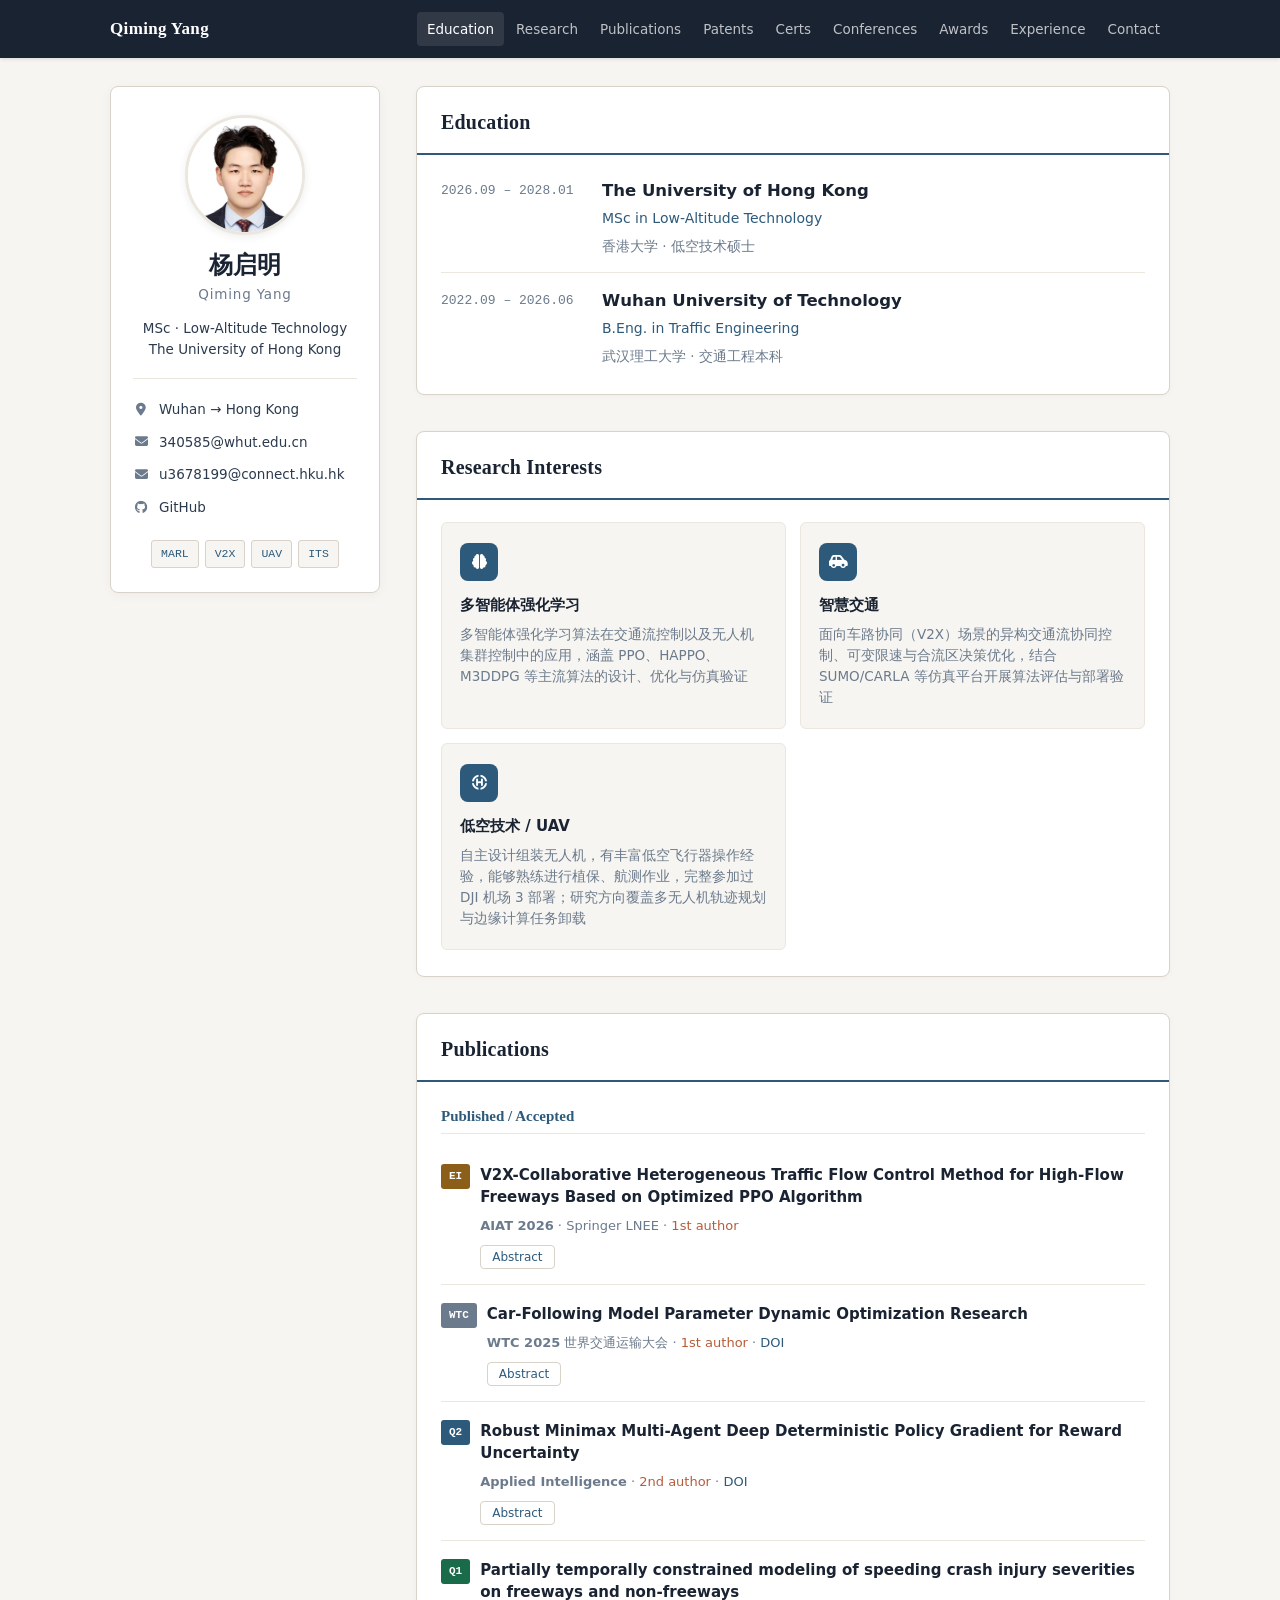
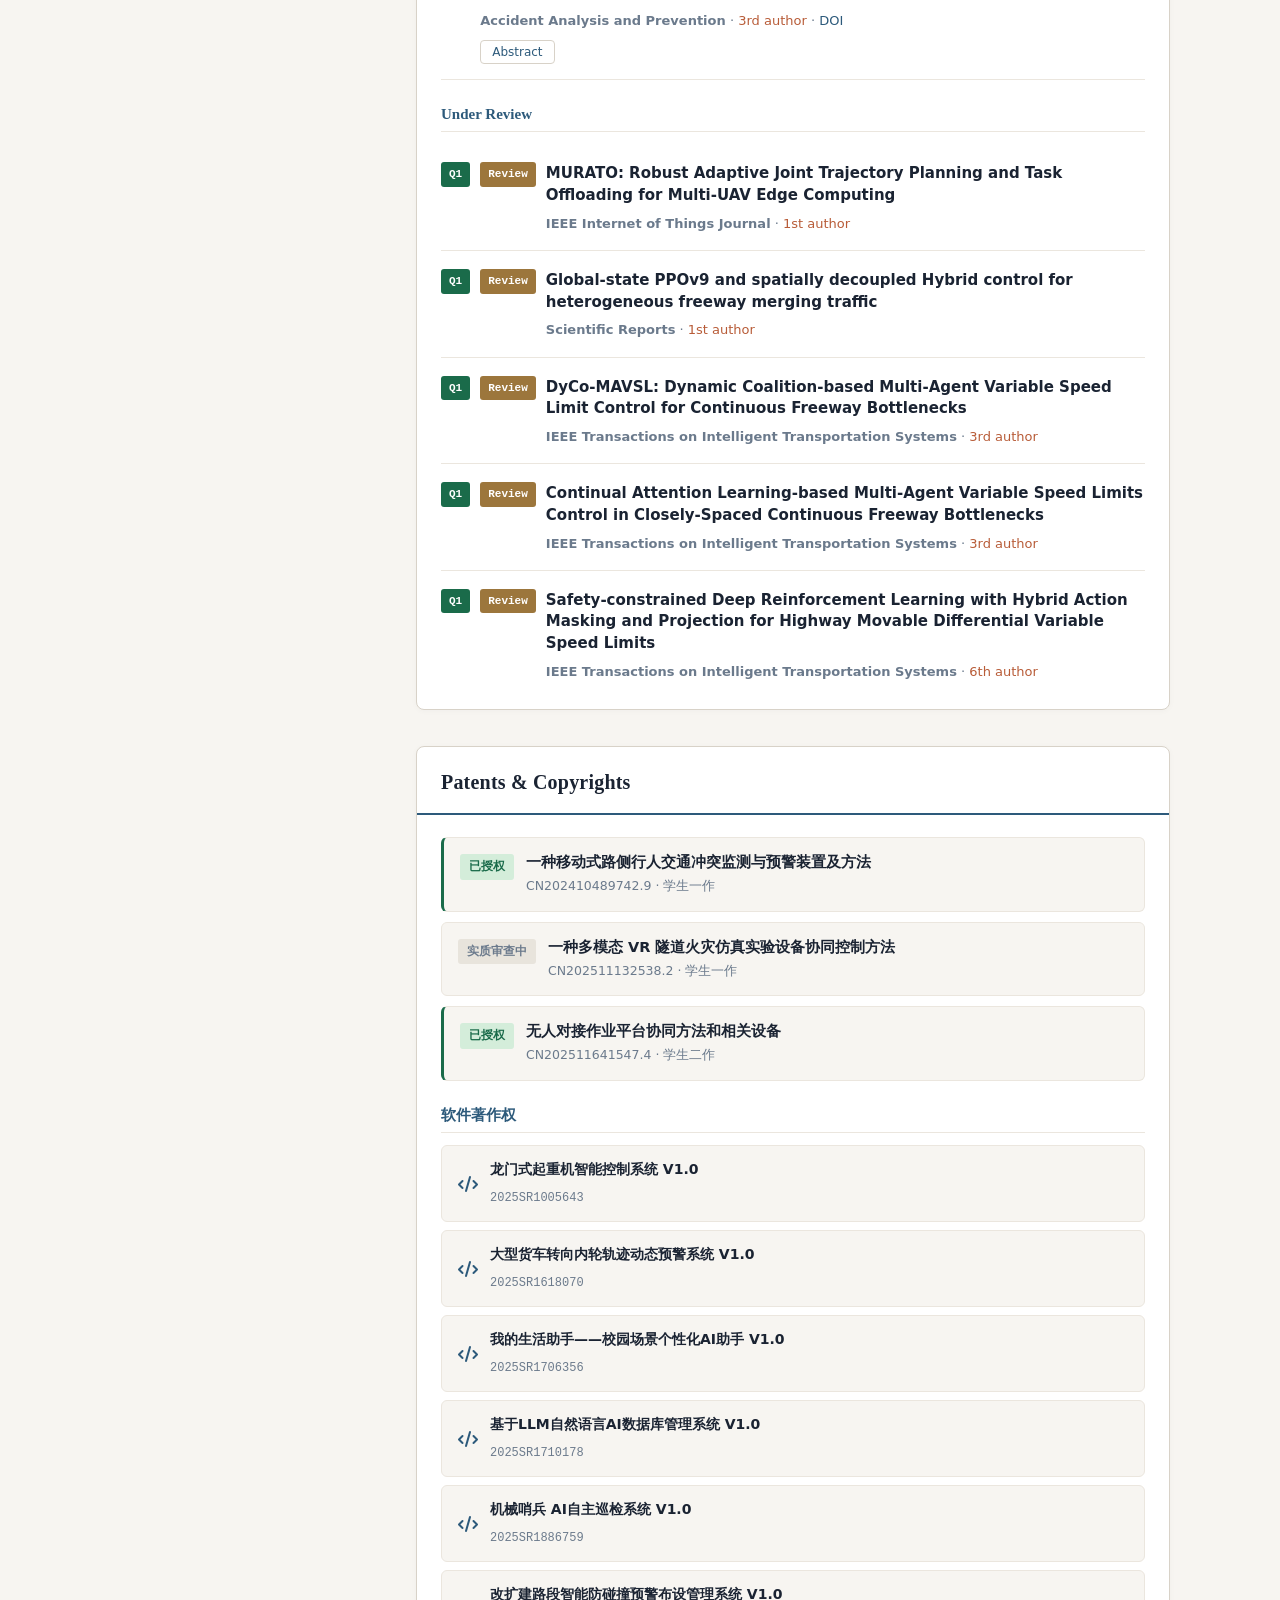
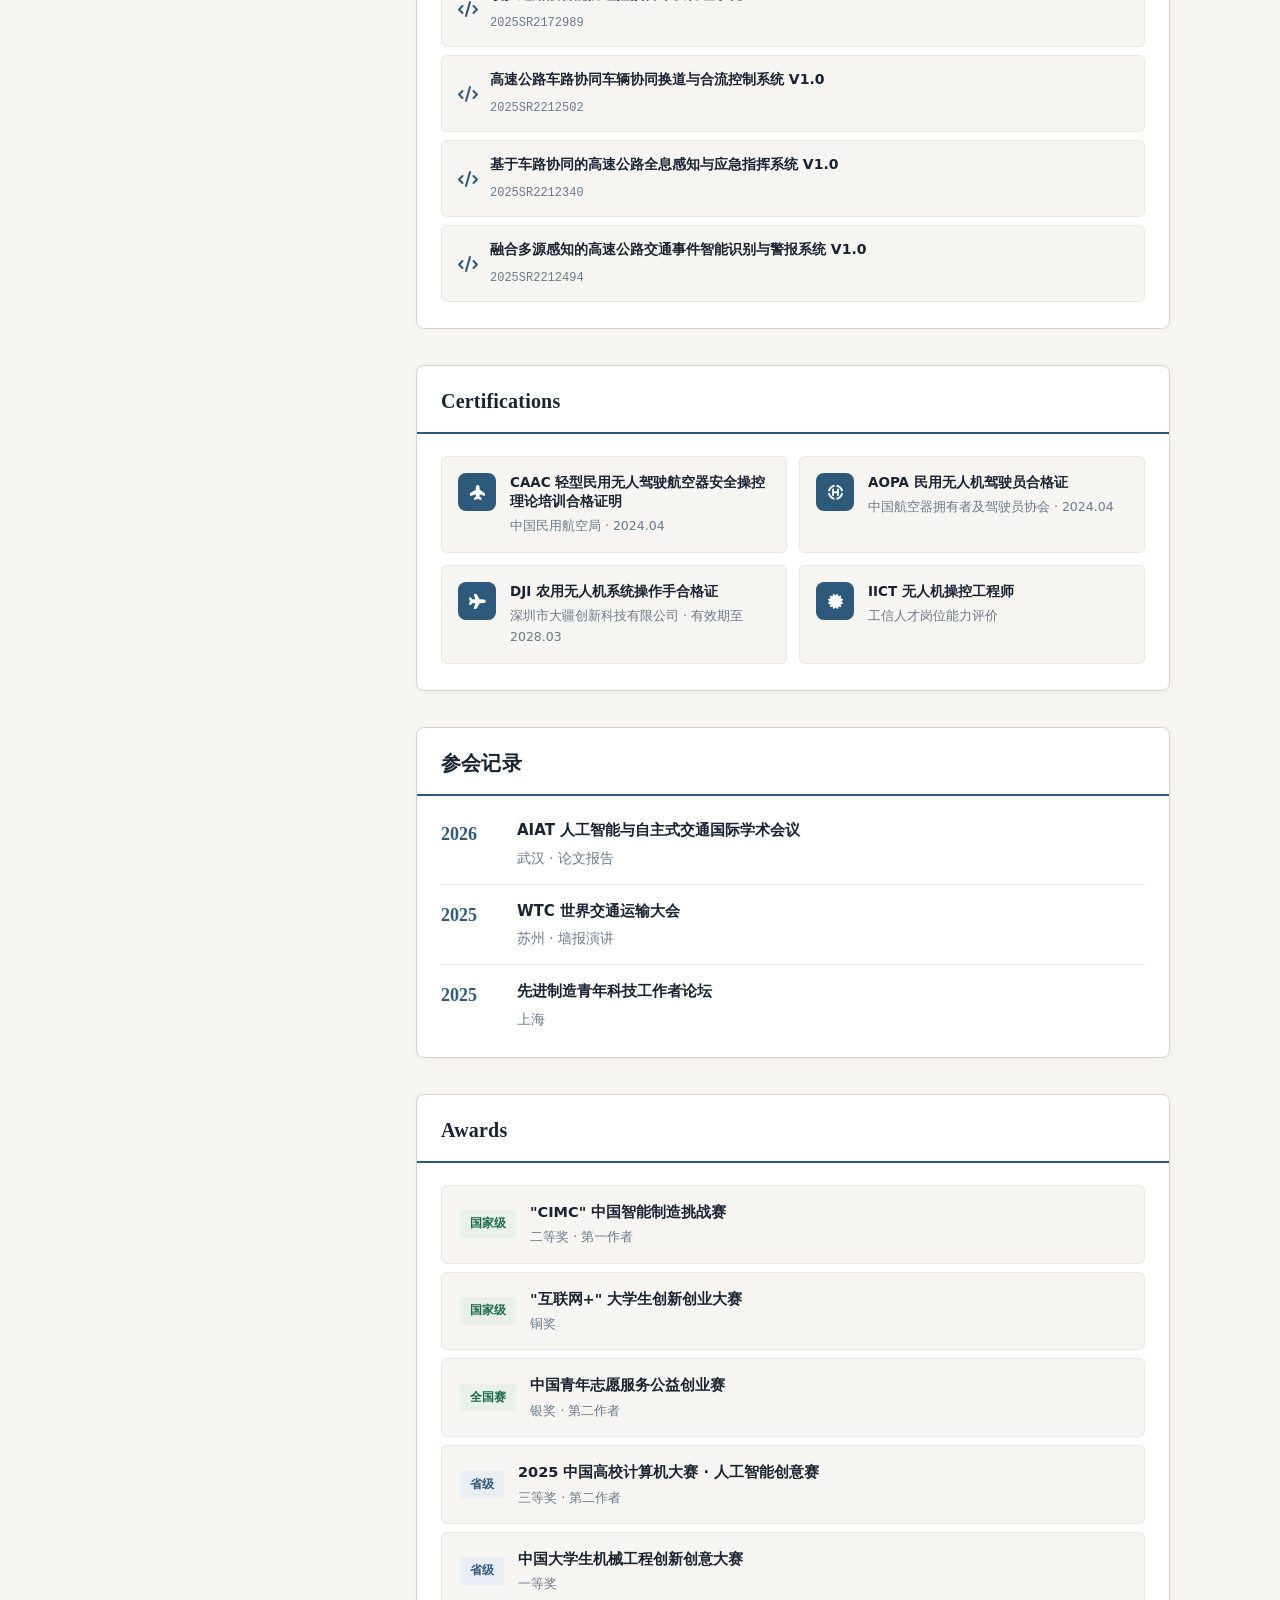
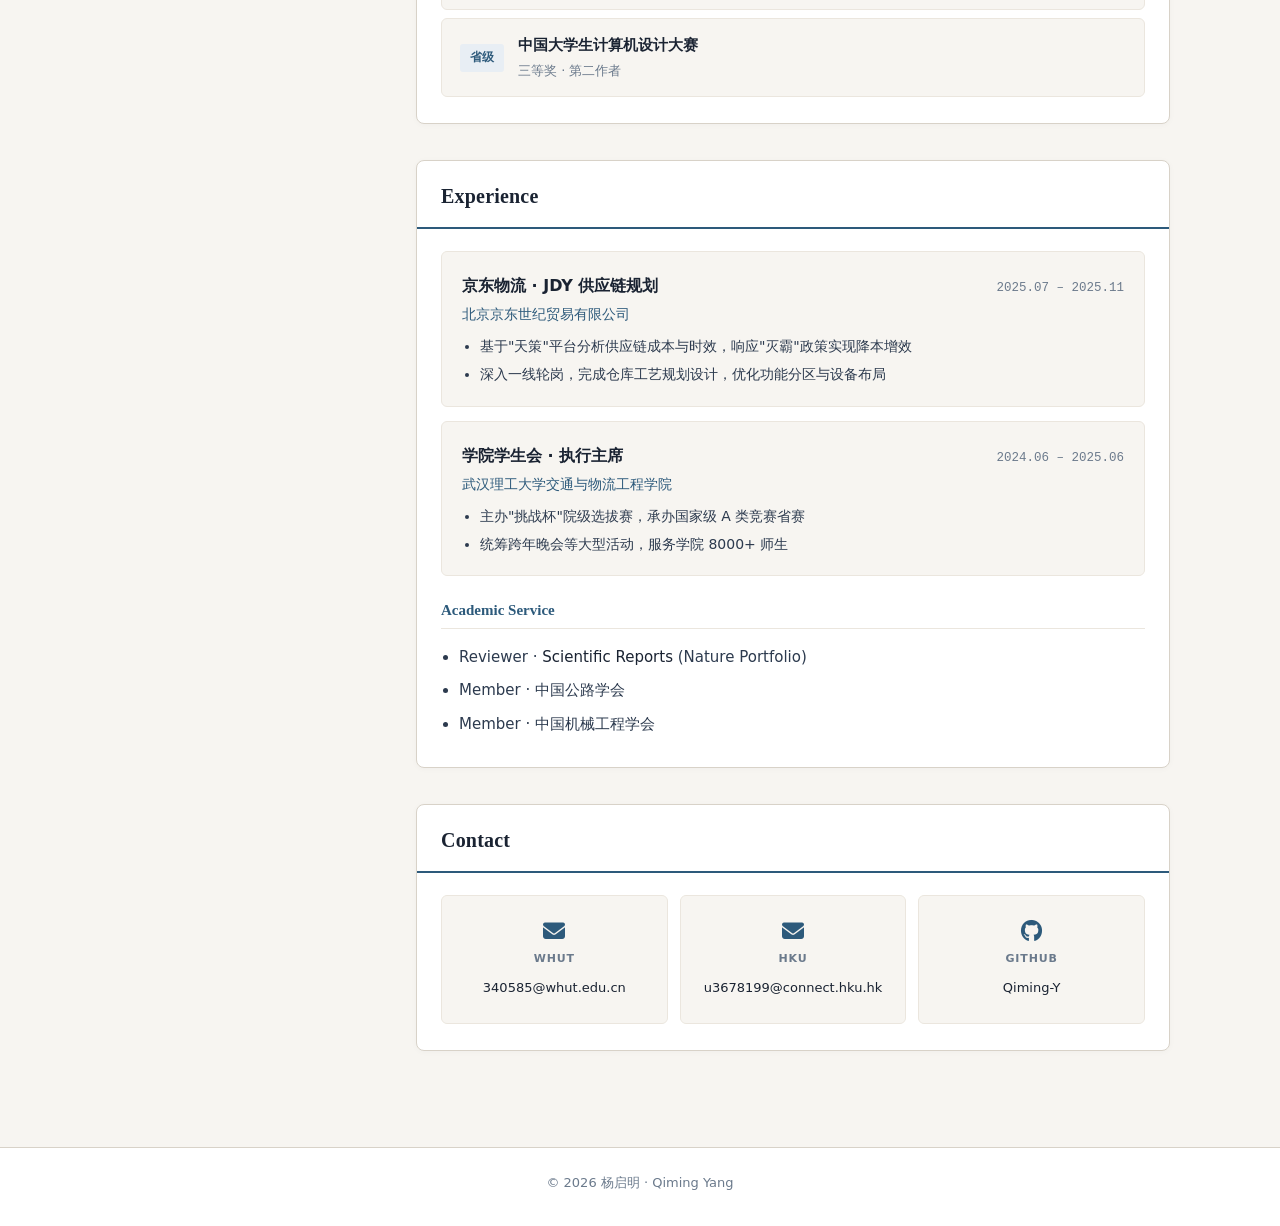
==== commit 2dfdac55: "Add 2nd author to Computer Design Competition award" ====
--- a/index.html
+++ b/index.html
@@ -442,7 +442,7 @@
               <span class="award__level award__level--p">省级</span>
               <div class="award__body">
                 <strong>中国大学生计算机设计大赛</strong>
-                <span>三等奖</span>
+                <span>三等奖 · 第二作者</span>
               </div>
             </div>
           </div>
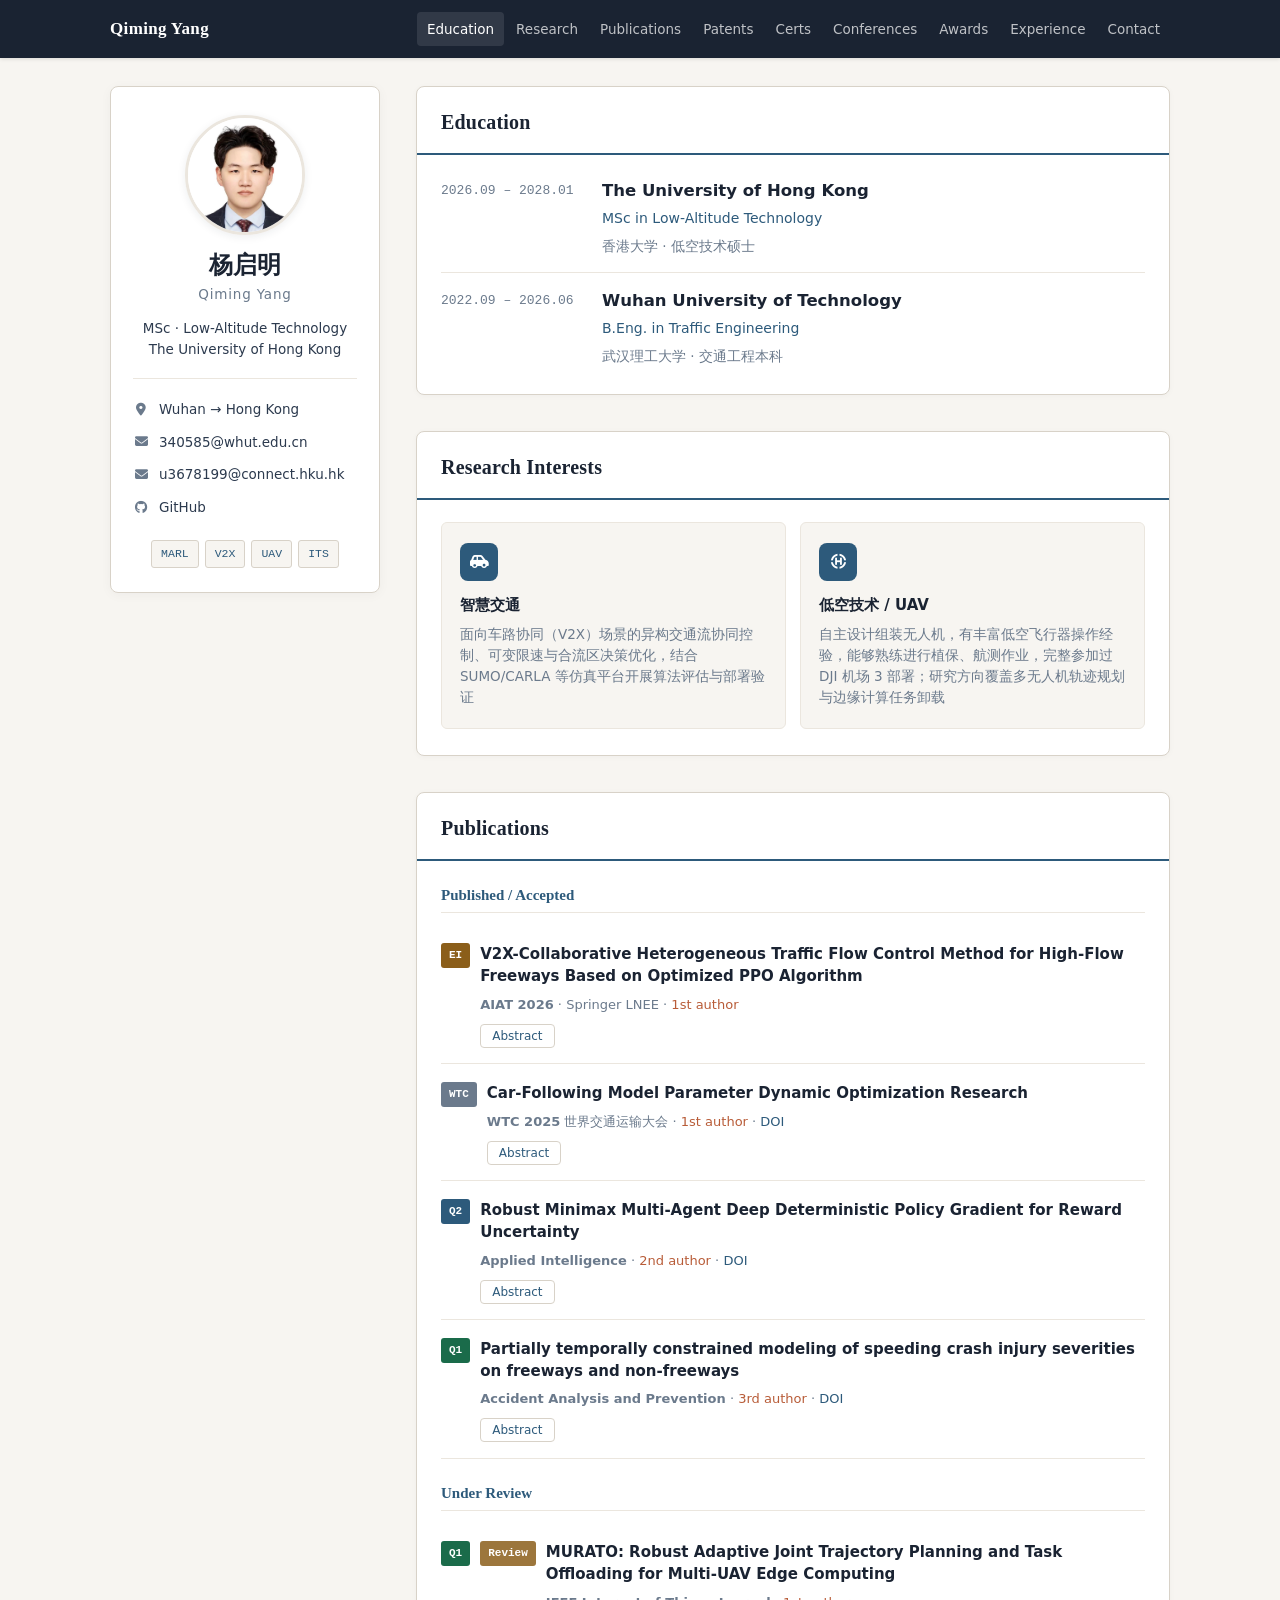
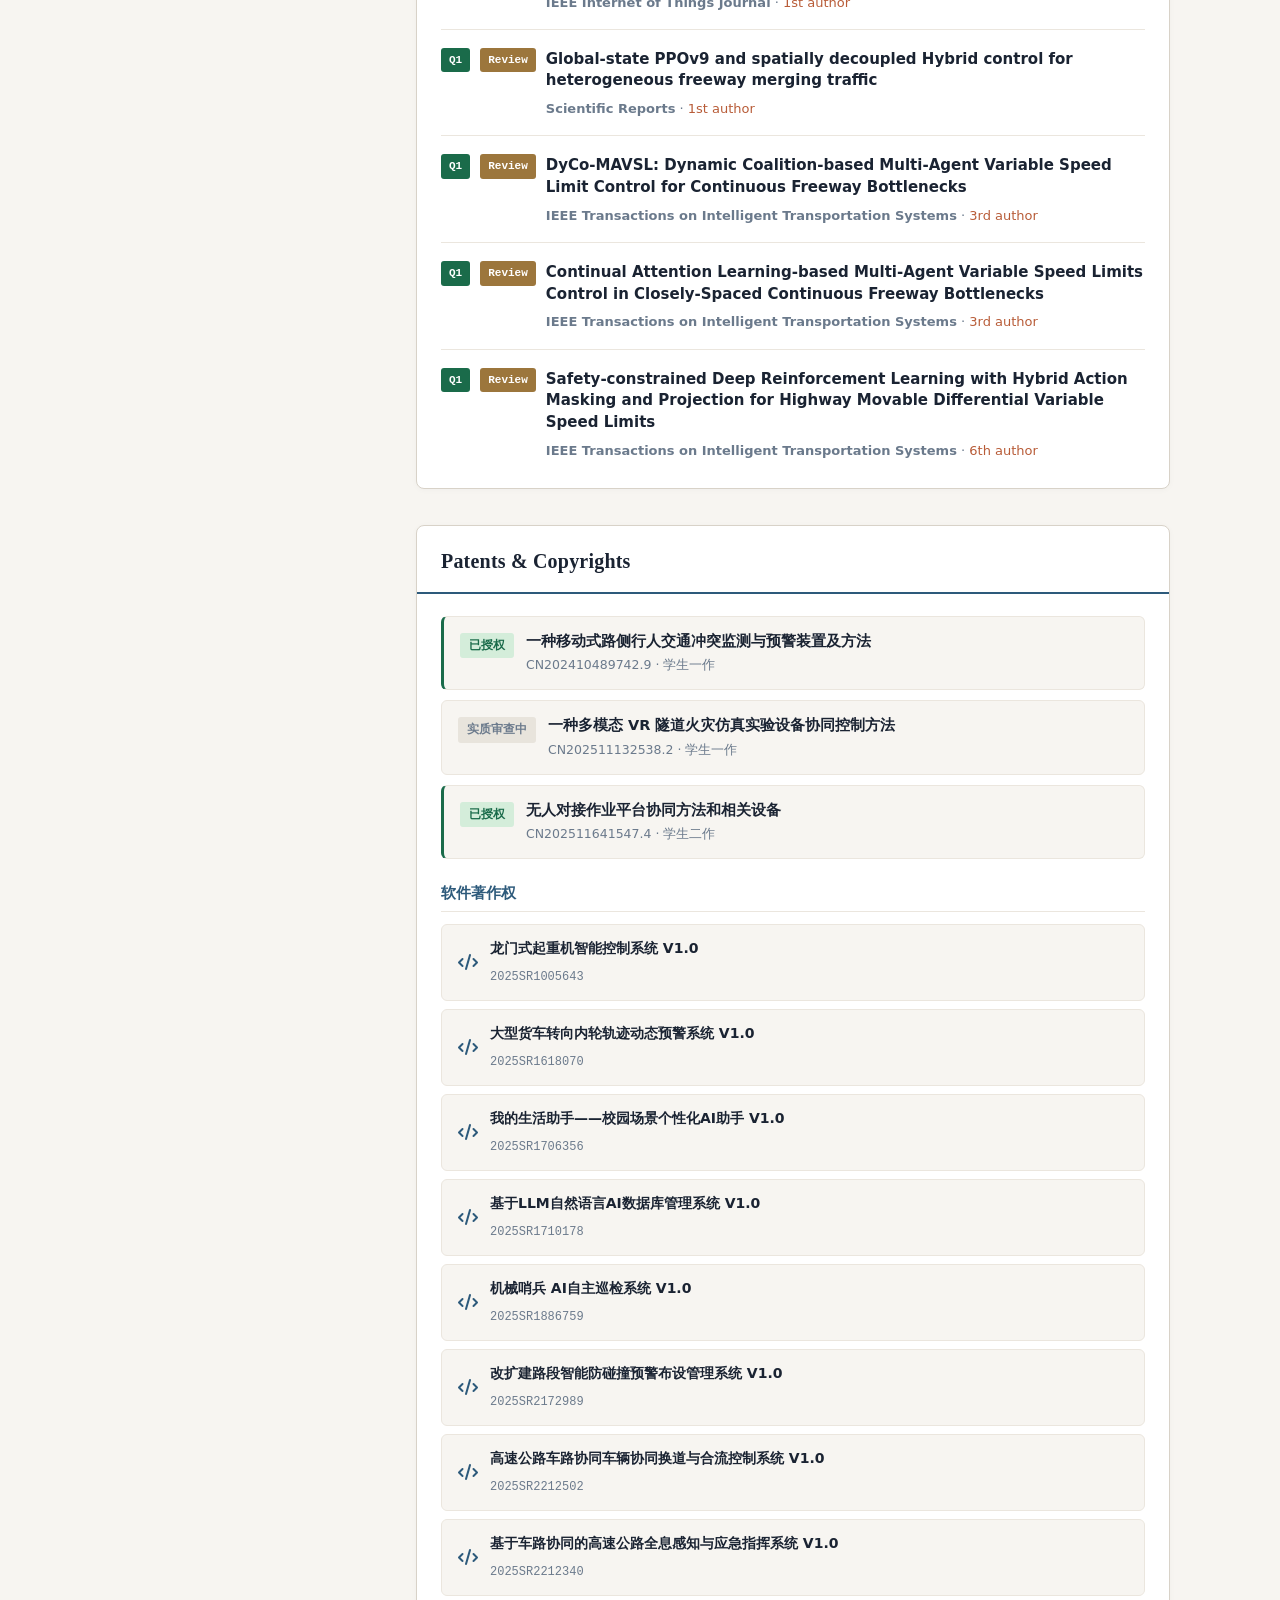
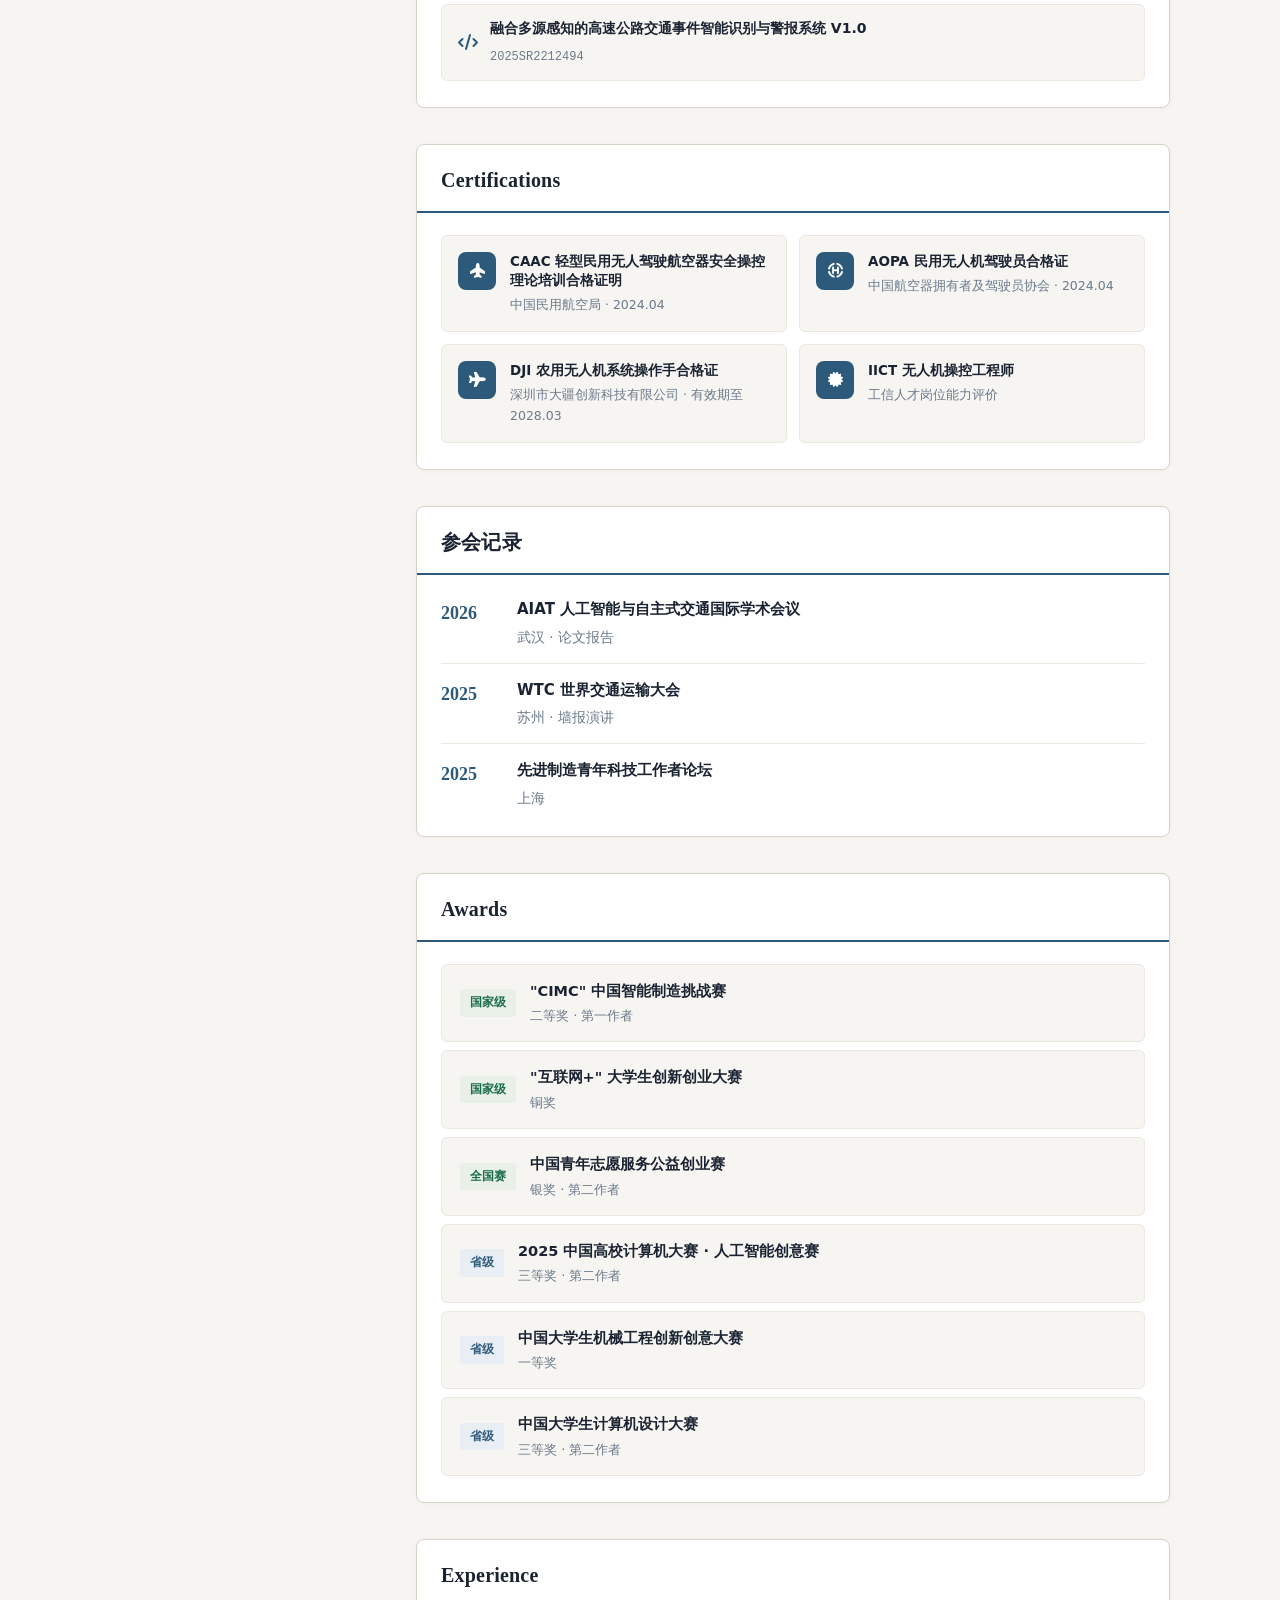
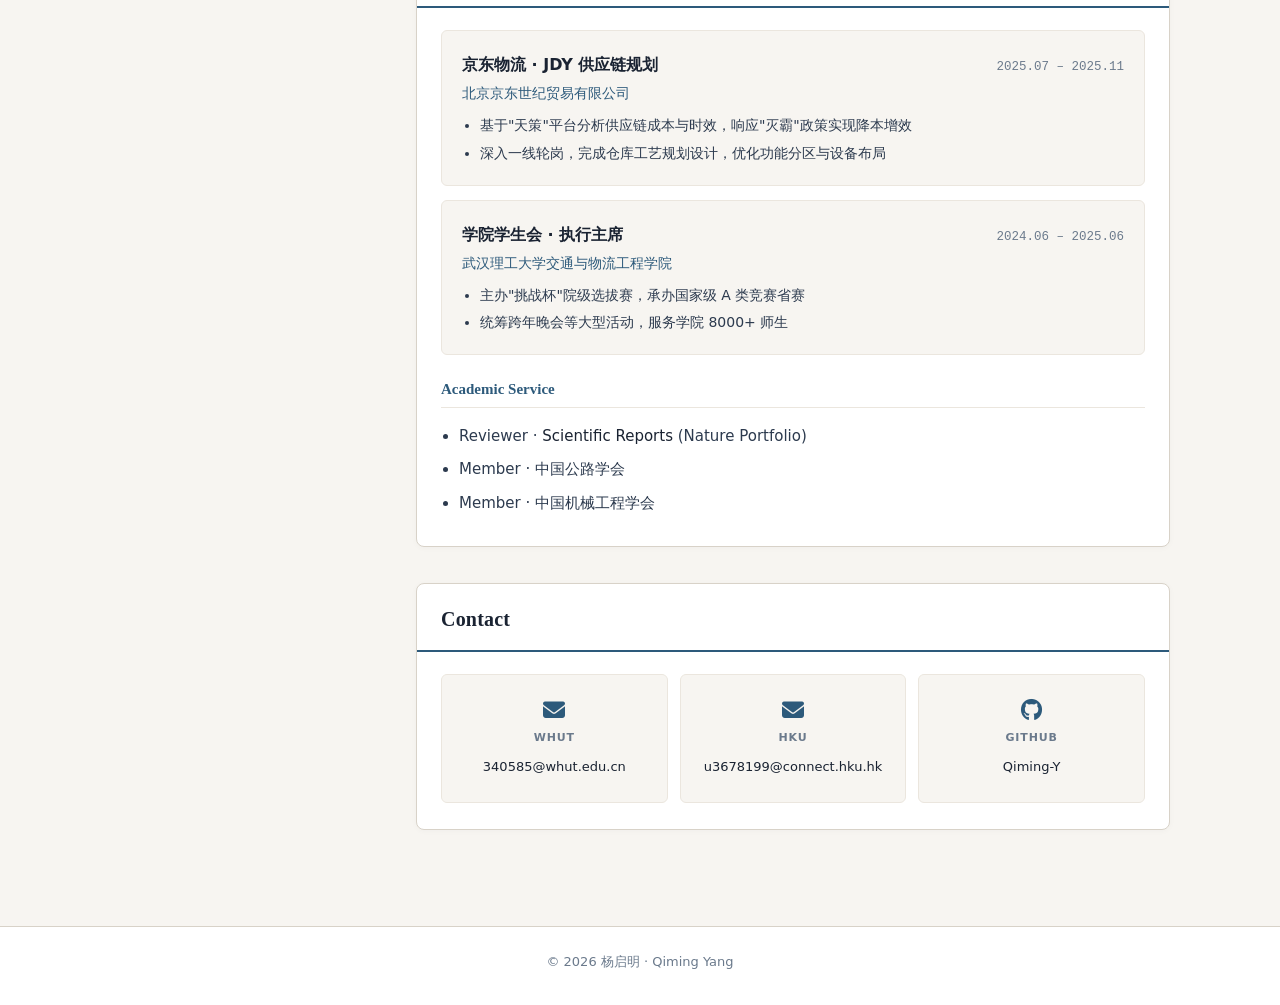
==== commit 4e836779: "Remove MARL research interest card" ====
--- a/index.html
+++ b/index.html
@@ -94,11 +94,6 @@
         <div class="section__body">
           <div class="research-grid">
             <article class="r-card">
-              <div class="r-card__icon"><i class="fa-solid fa-brain"></i></div>
-              <h3>多智能体强化学习</h3>
-              <p>多智能体强化学习算法在交通流控制以及无人机集群控制中的应用，涵盖 PPO、HAPPO、M3DDPG 等主流算法的设计、优化与仿真验证</p>
-            </article>
-            <article class="r-card">
               <div class="r-card__icon"><i class="fa-solid fa-car-side"></i></div>
               <h3>智慧交通</h3>
               <p>面向车路协同（V2X）场景的异构交通流协同控制、可变限速与合流区决策优化，结合 SUMO/CARLA 等仿真平台开展算法评估与部署验证</p>
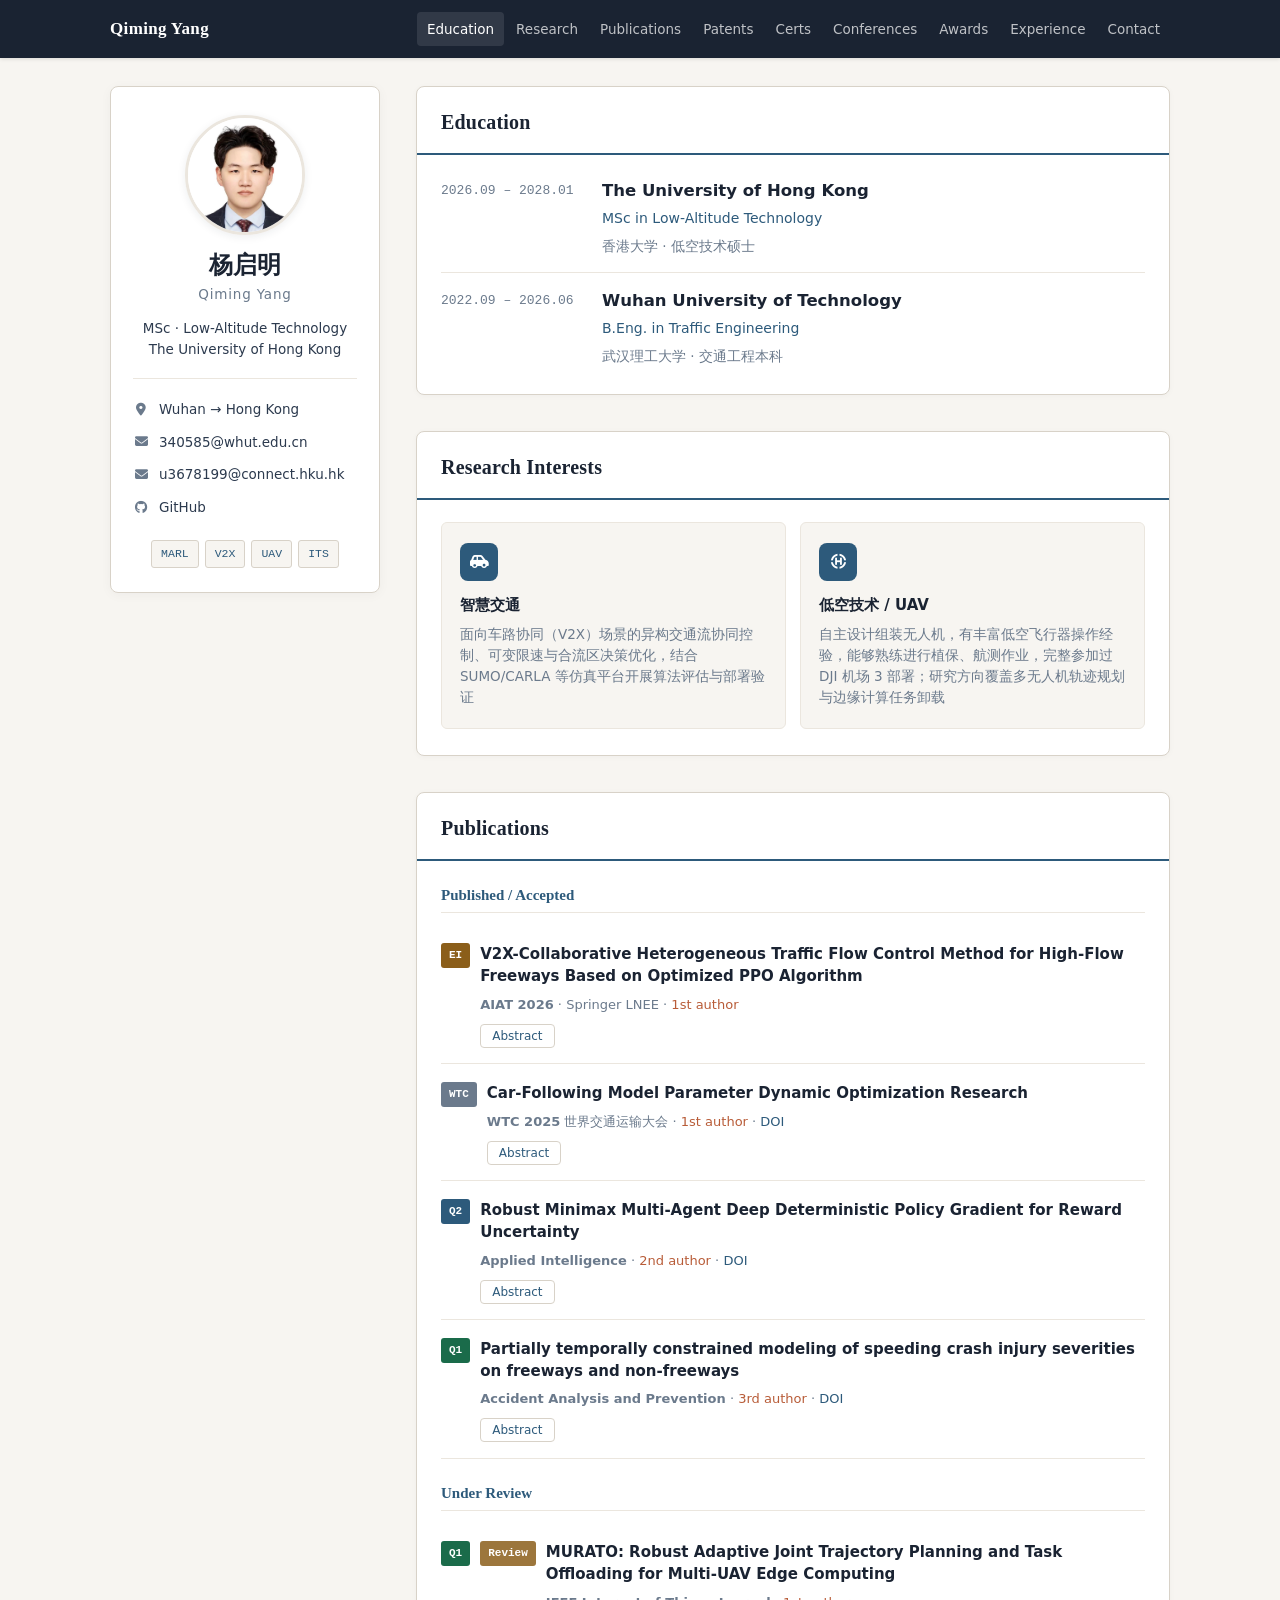
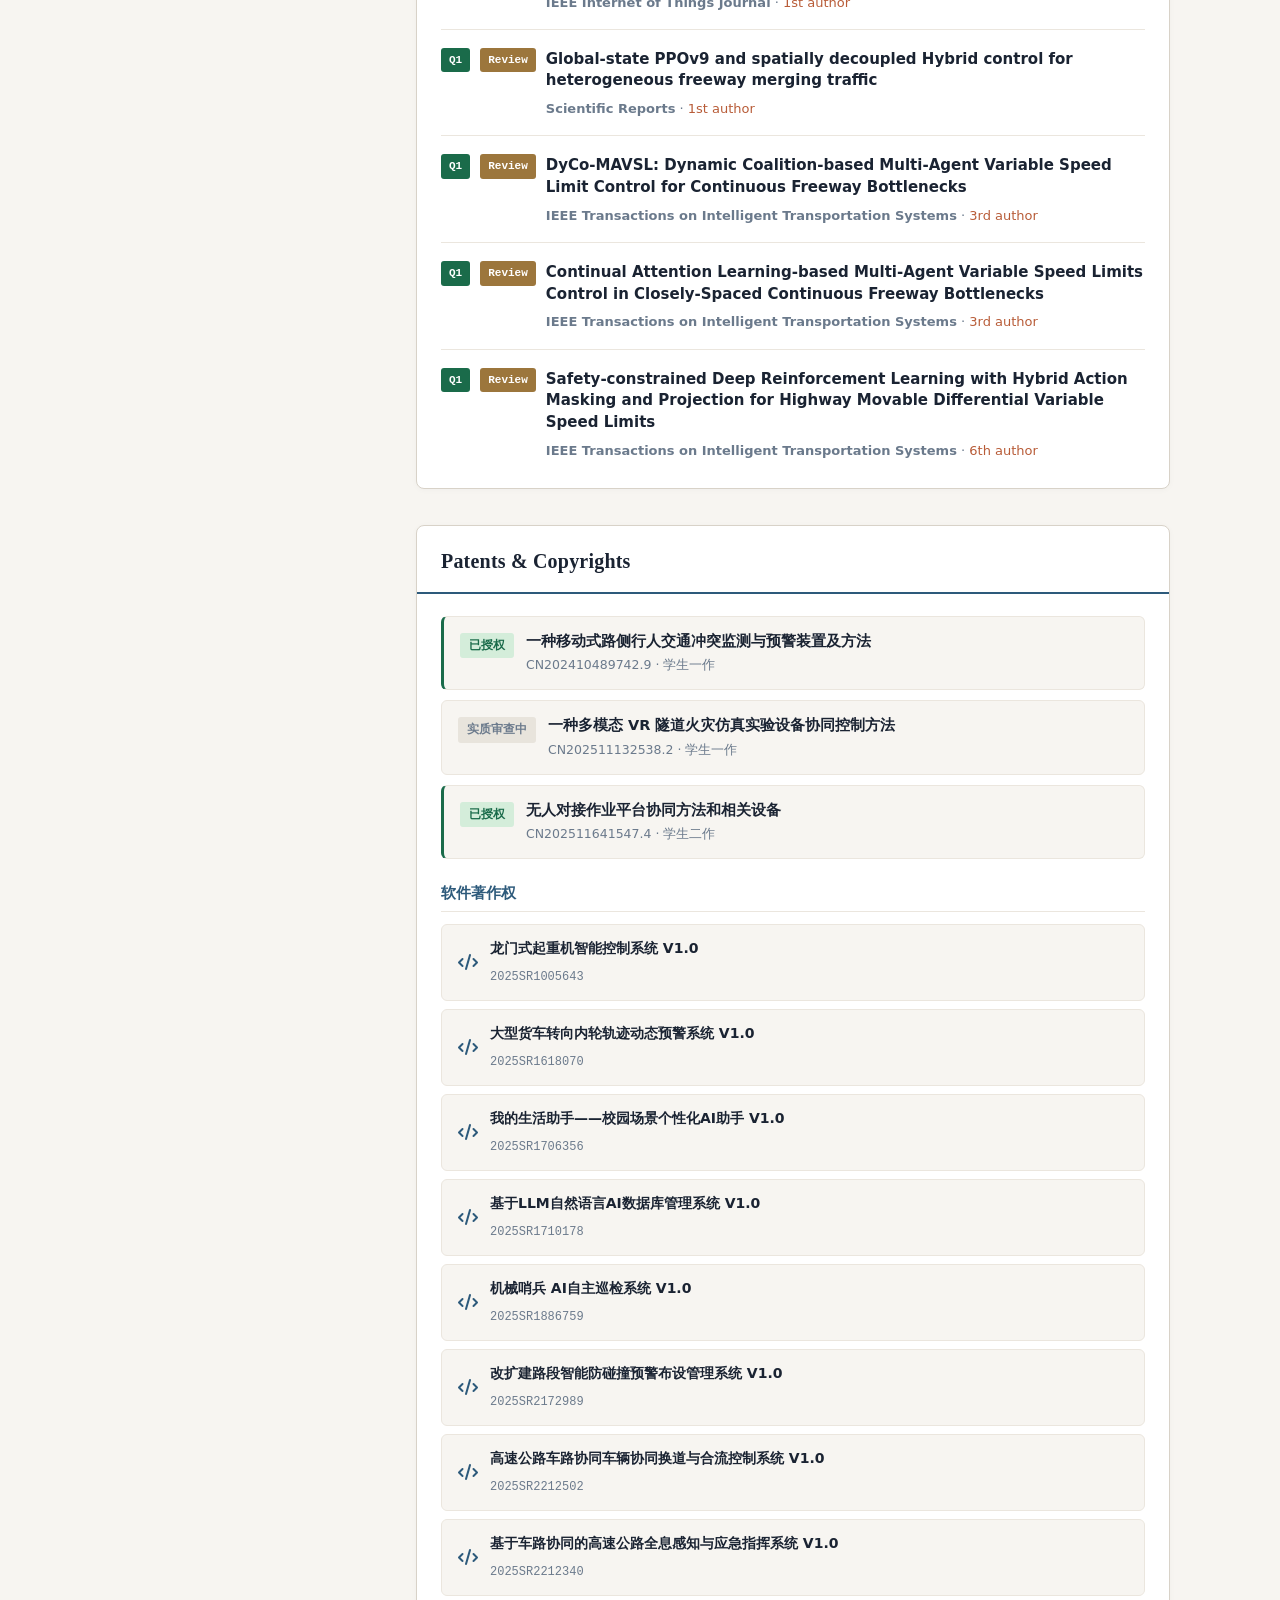
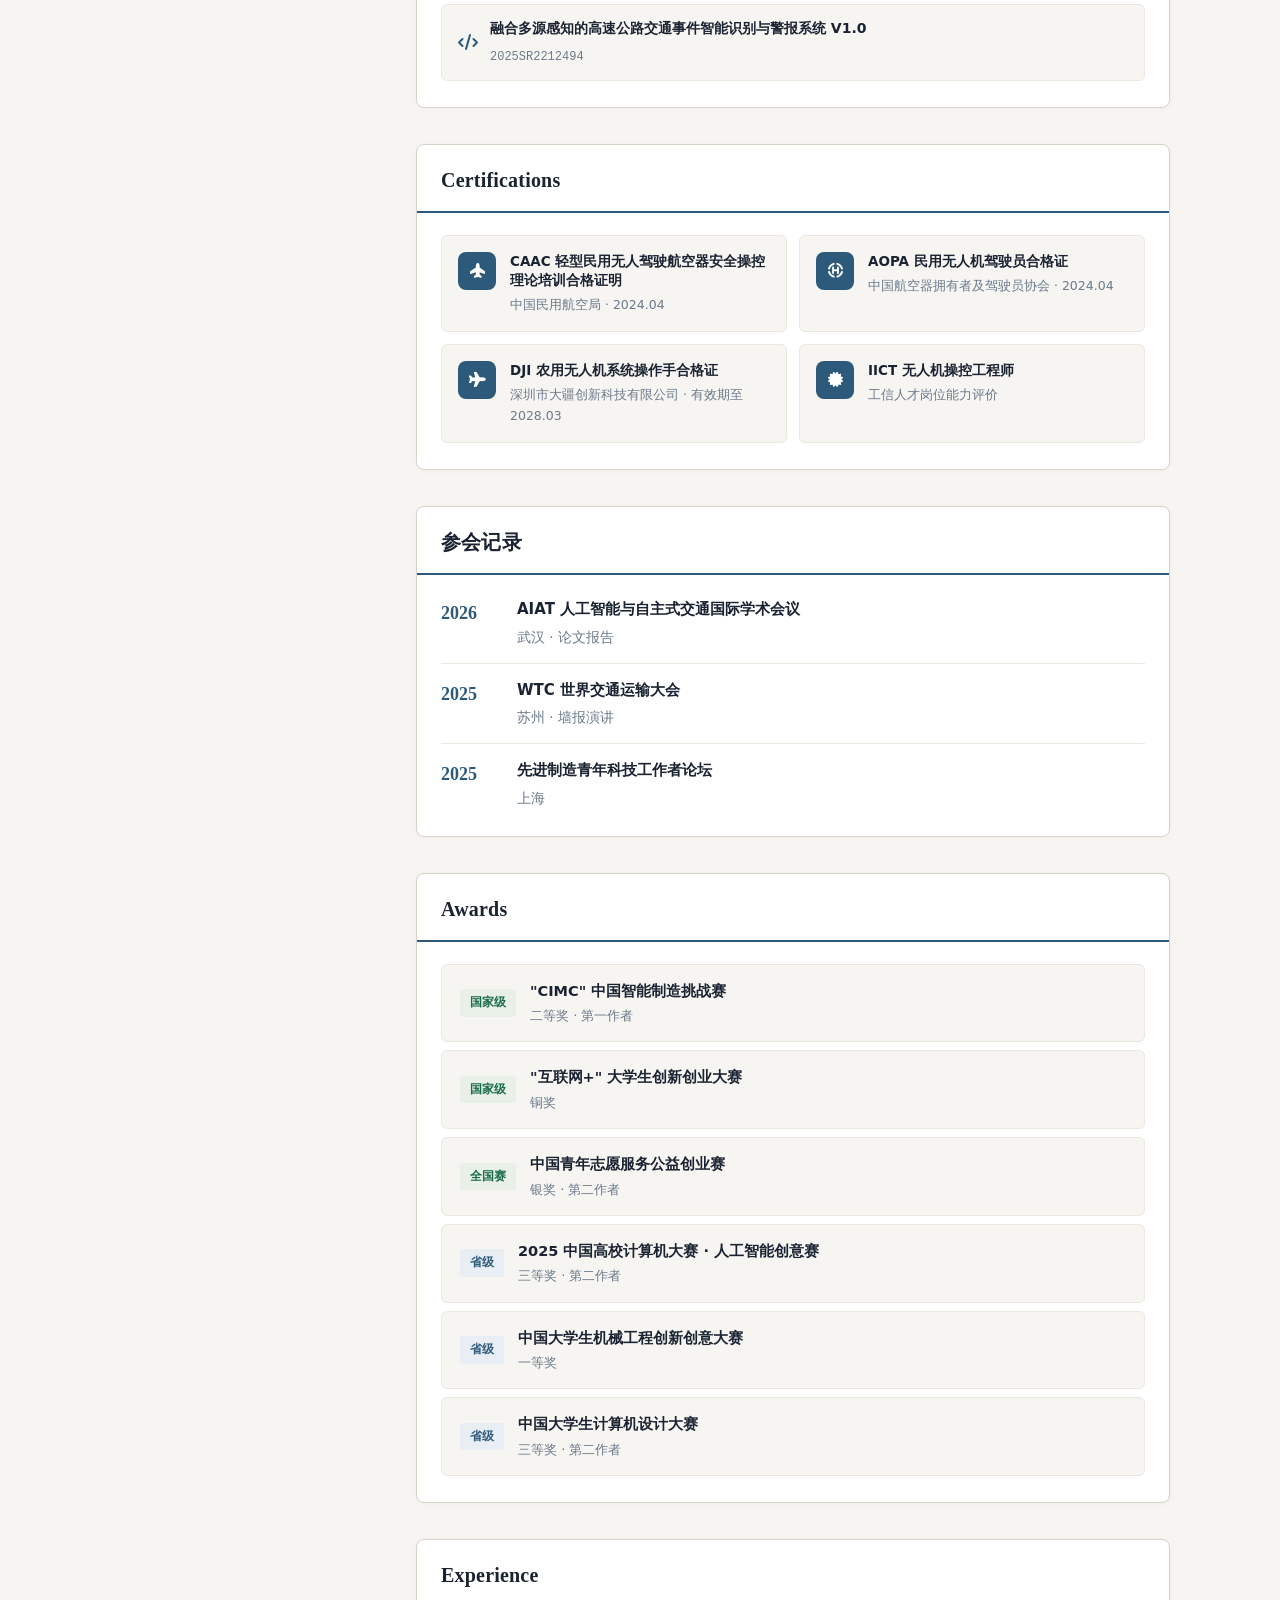
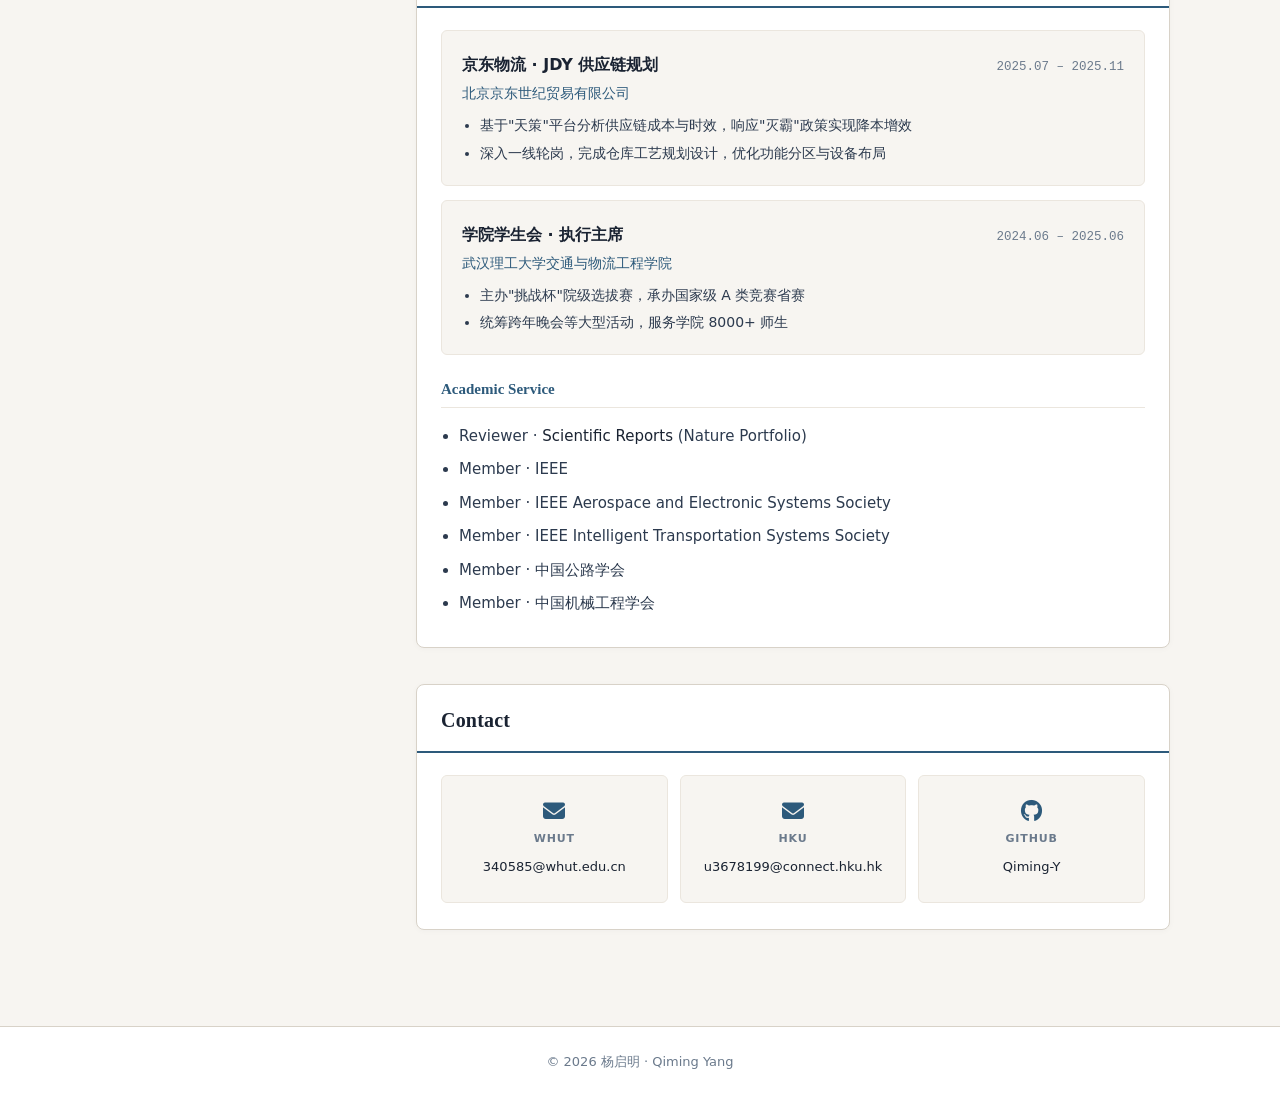
==== commit 16b91ff1: "Add IEEE and society memberships to Academic Service" ====
--- a/index.html
+++ b/index.html
@@ -476,6 +476,9 @@
           <h3 class="subhead">Academic Service</h3>
           <ul class="service">
             <li>Reviewer · <em>Scientific Reports</em> (Nature Portfolio)</li>
+            <li>Member · IEEE</li>
+            <li>Member · IEEE Aerospace and Electronic Systems Society</li>
+            <li>Member · IEEE Intelligent Transportation Systems Society</li>
             <li>Member · 中国公路学会</li>
             <li>Member · 中国机械工程学会</li>
           </ul>
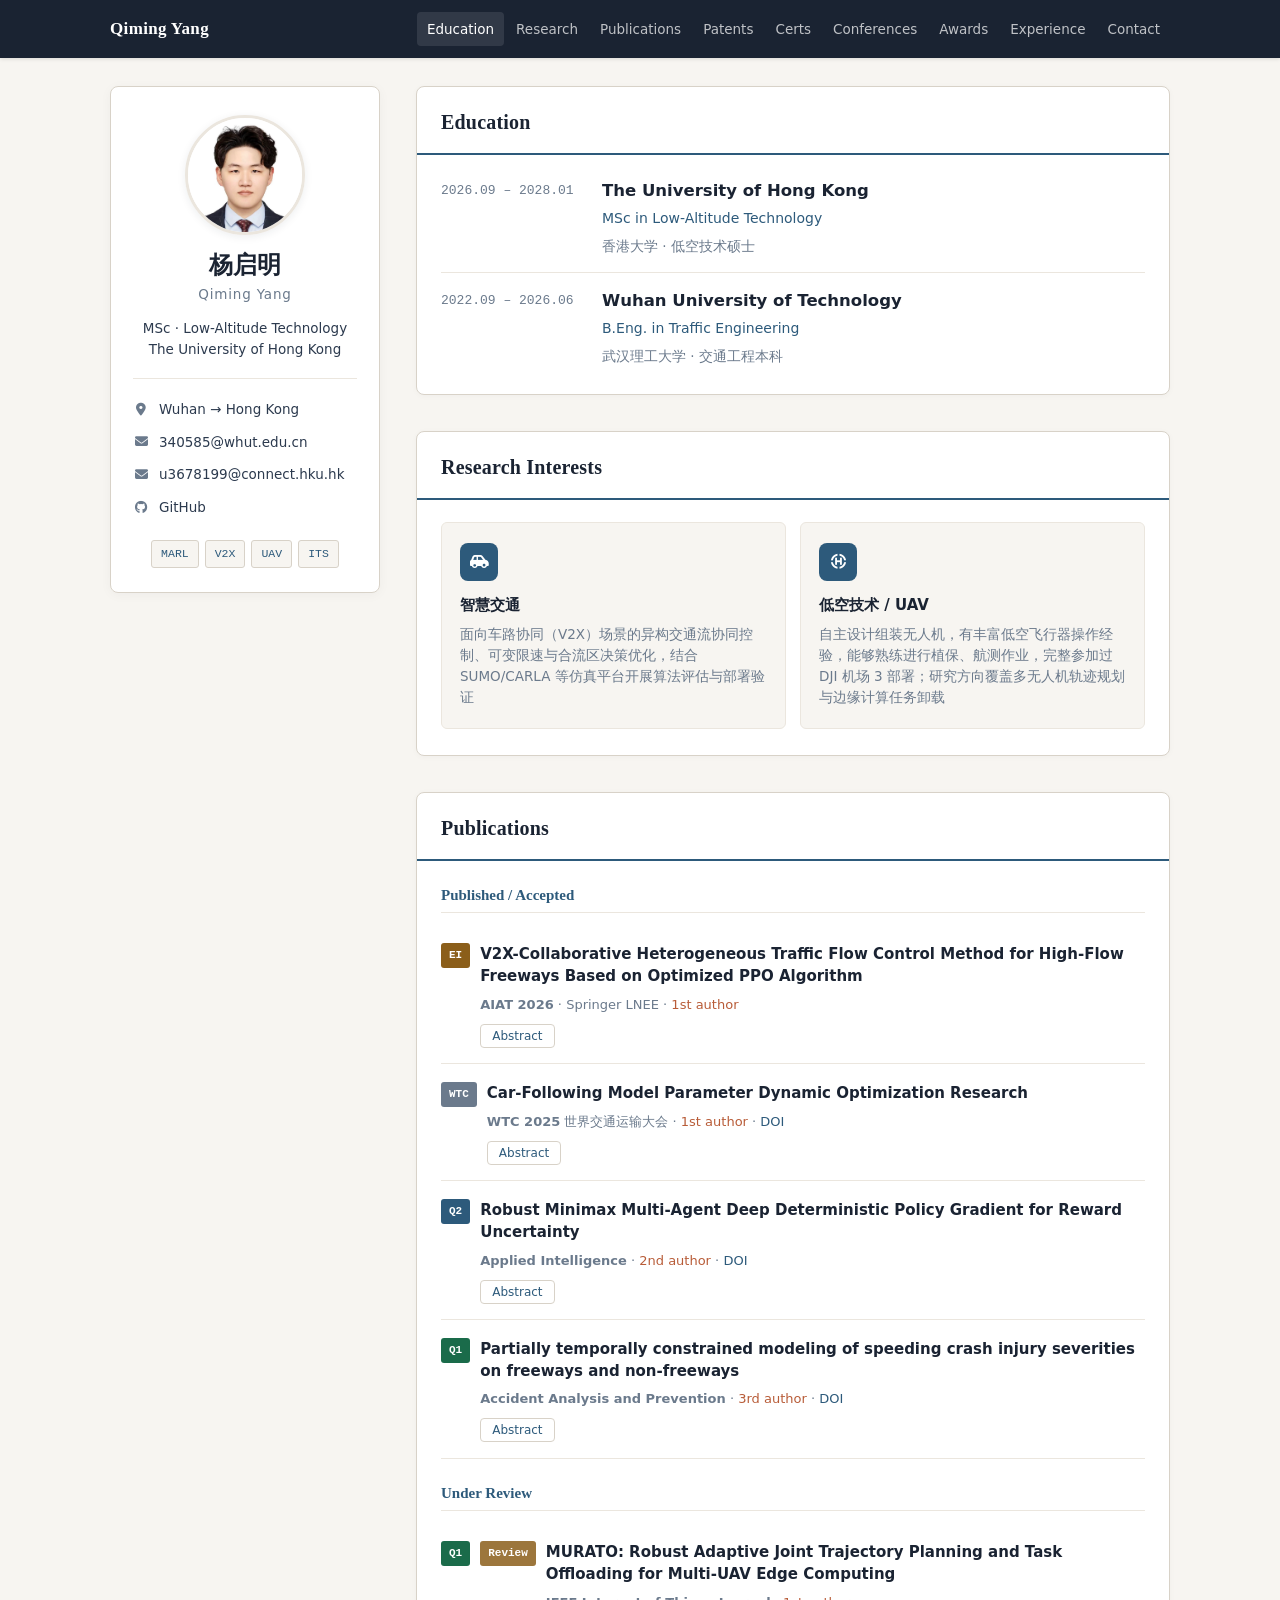
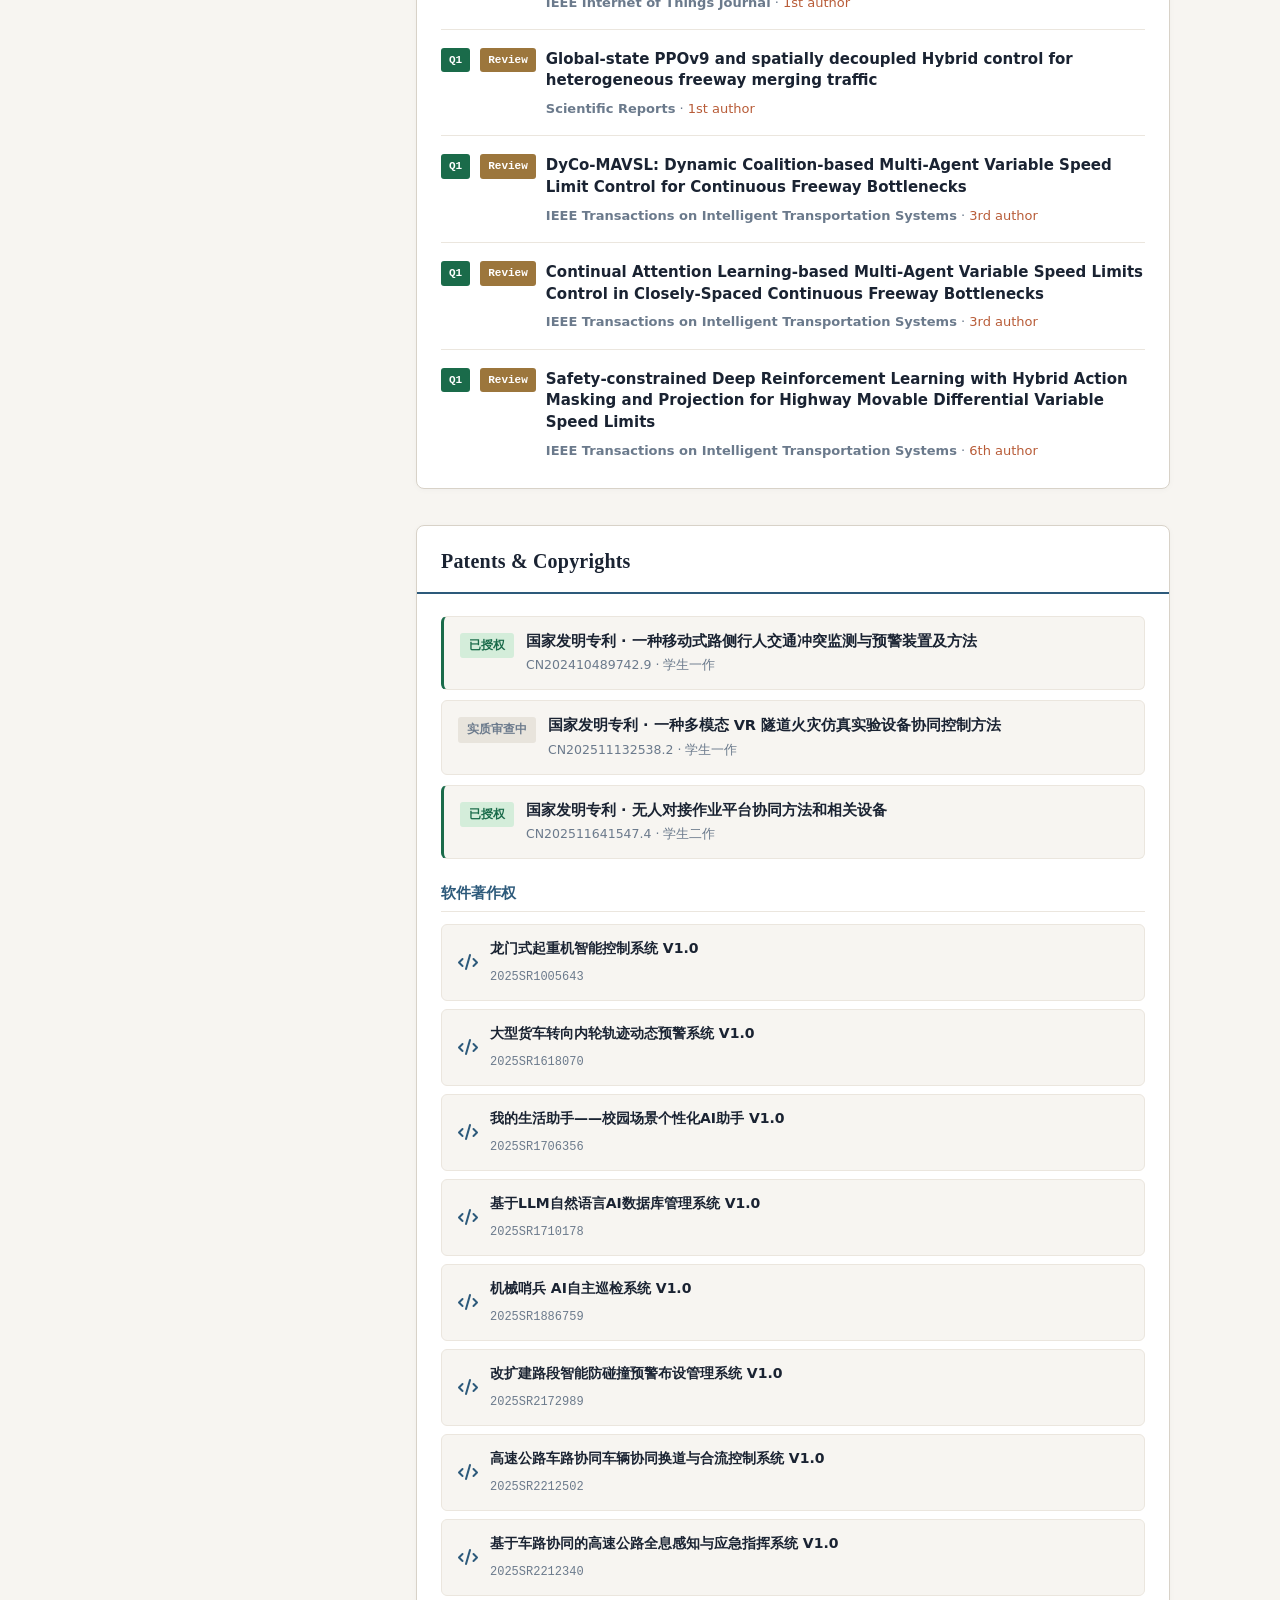
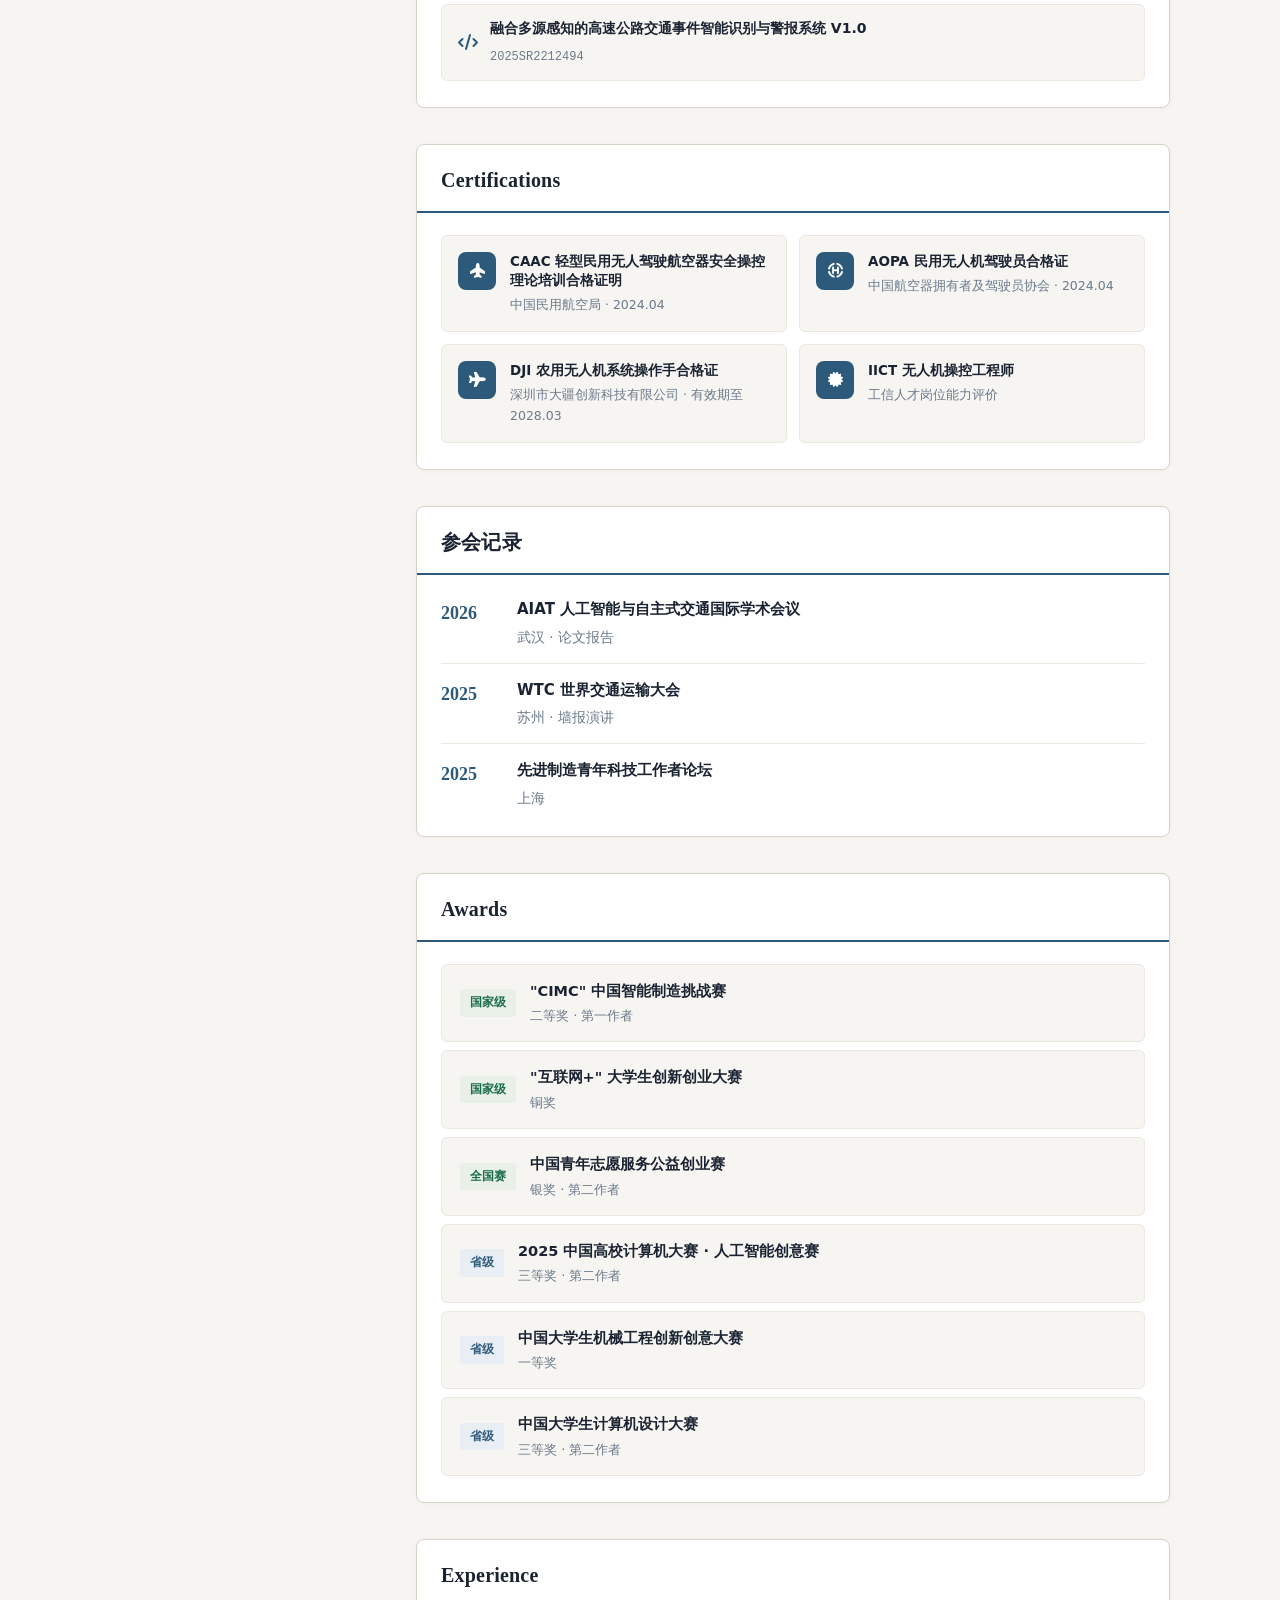
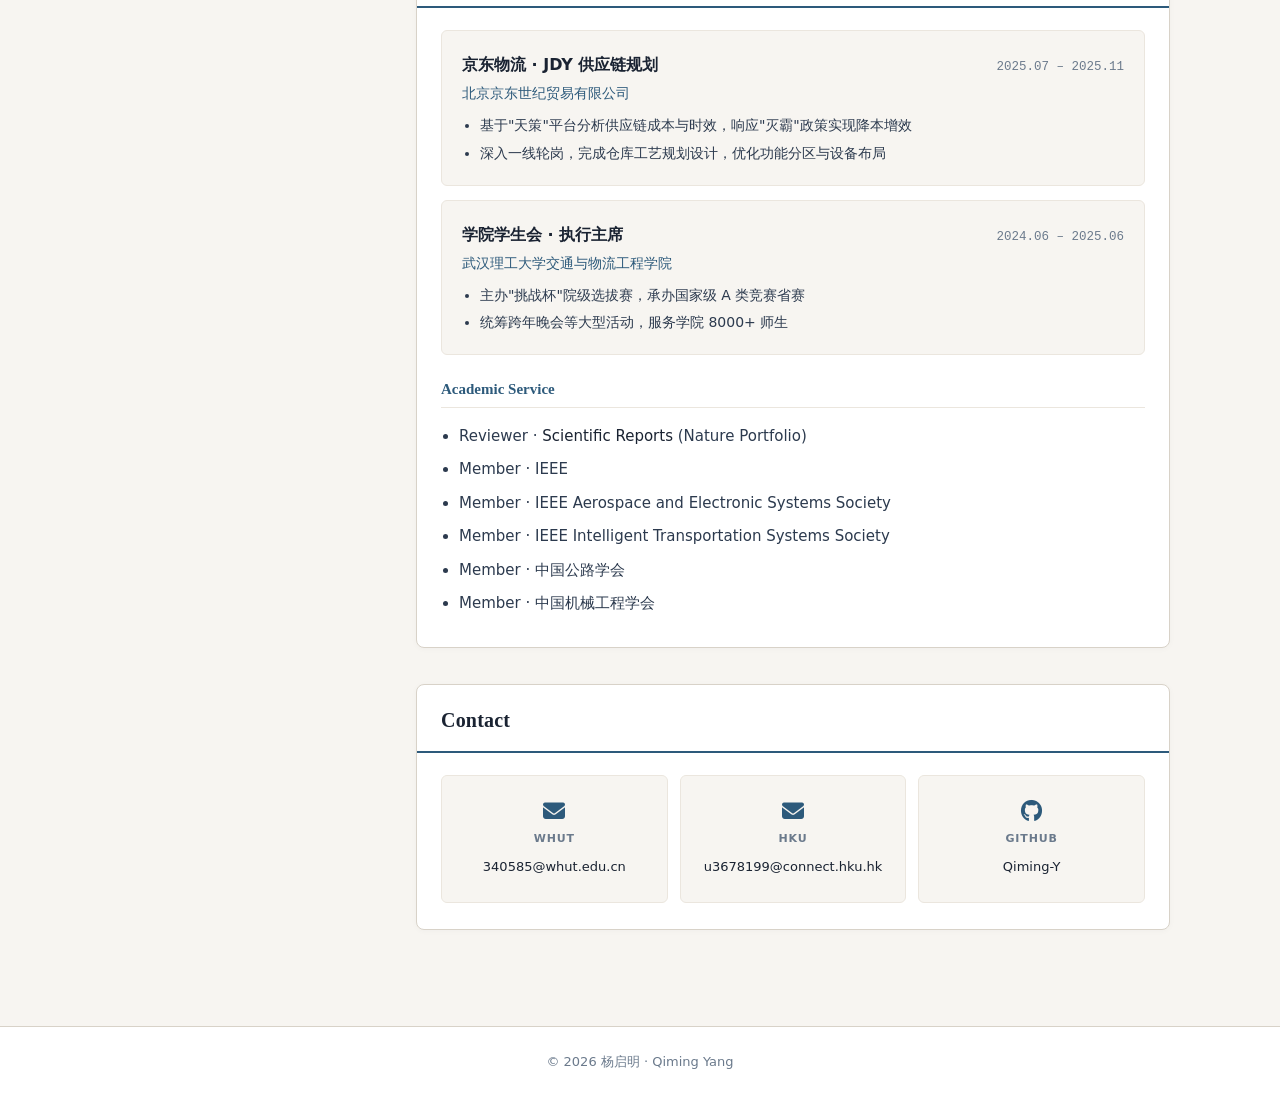
==== commit 4c7671d4: "Add 国家发明专利 prefix to patent titles" ====
--- a/index.html
+++ b/index.html
@@ -238,21 +238,21 @@
             <div class="patent patent--granted">
               <span class="patent__tag">已授权</span>
               <div>
-                <h4>一种移动式路侧行人交通冲突监测与预警装置及方法</h4>
+                <h4>国家发明专利 · 一种移动式路侧行人交通冲突监测与预警装置及方法</h4>
                 <p>CN202410489742.9 · 学生一作</p>
               </div>
             </div>
             <div class="patent">
               <span class="patent__tag">实质审查中</span>
               <div>
-                <h4>一种多模态 VR 隧道火灾仿真实验设备协同控制方法</h4>
+                <h4>国家发明专利 · 一种多模态 VR 隧道火灾仿真实验设备协同控制方法</h4>
                 <p>CN202511132538.2 · 学生一作</p>
               </div>
             </div>
             <div class="patent patent--granted">
               <span class="patent__tag">已授权</span>
               <div>
-                <h4>无人对接作业平台协同方法和相关设备</h4>
+                <h4>国家发明专利 · 无人对接作业平台协同方法和相关设备</h4>
                 <p>CN202511641547.4 · 学生二作</p>
               </div>
             </div>
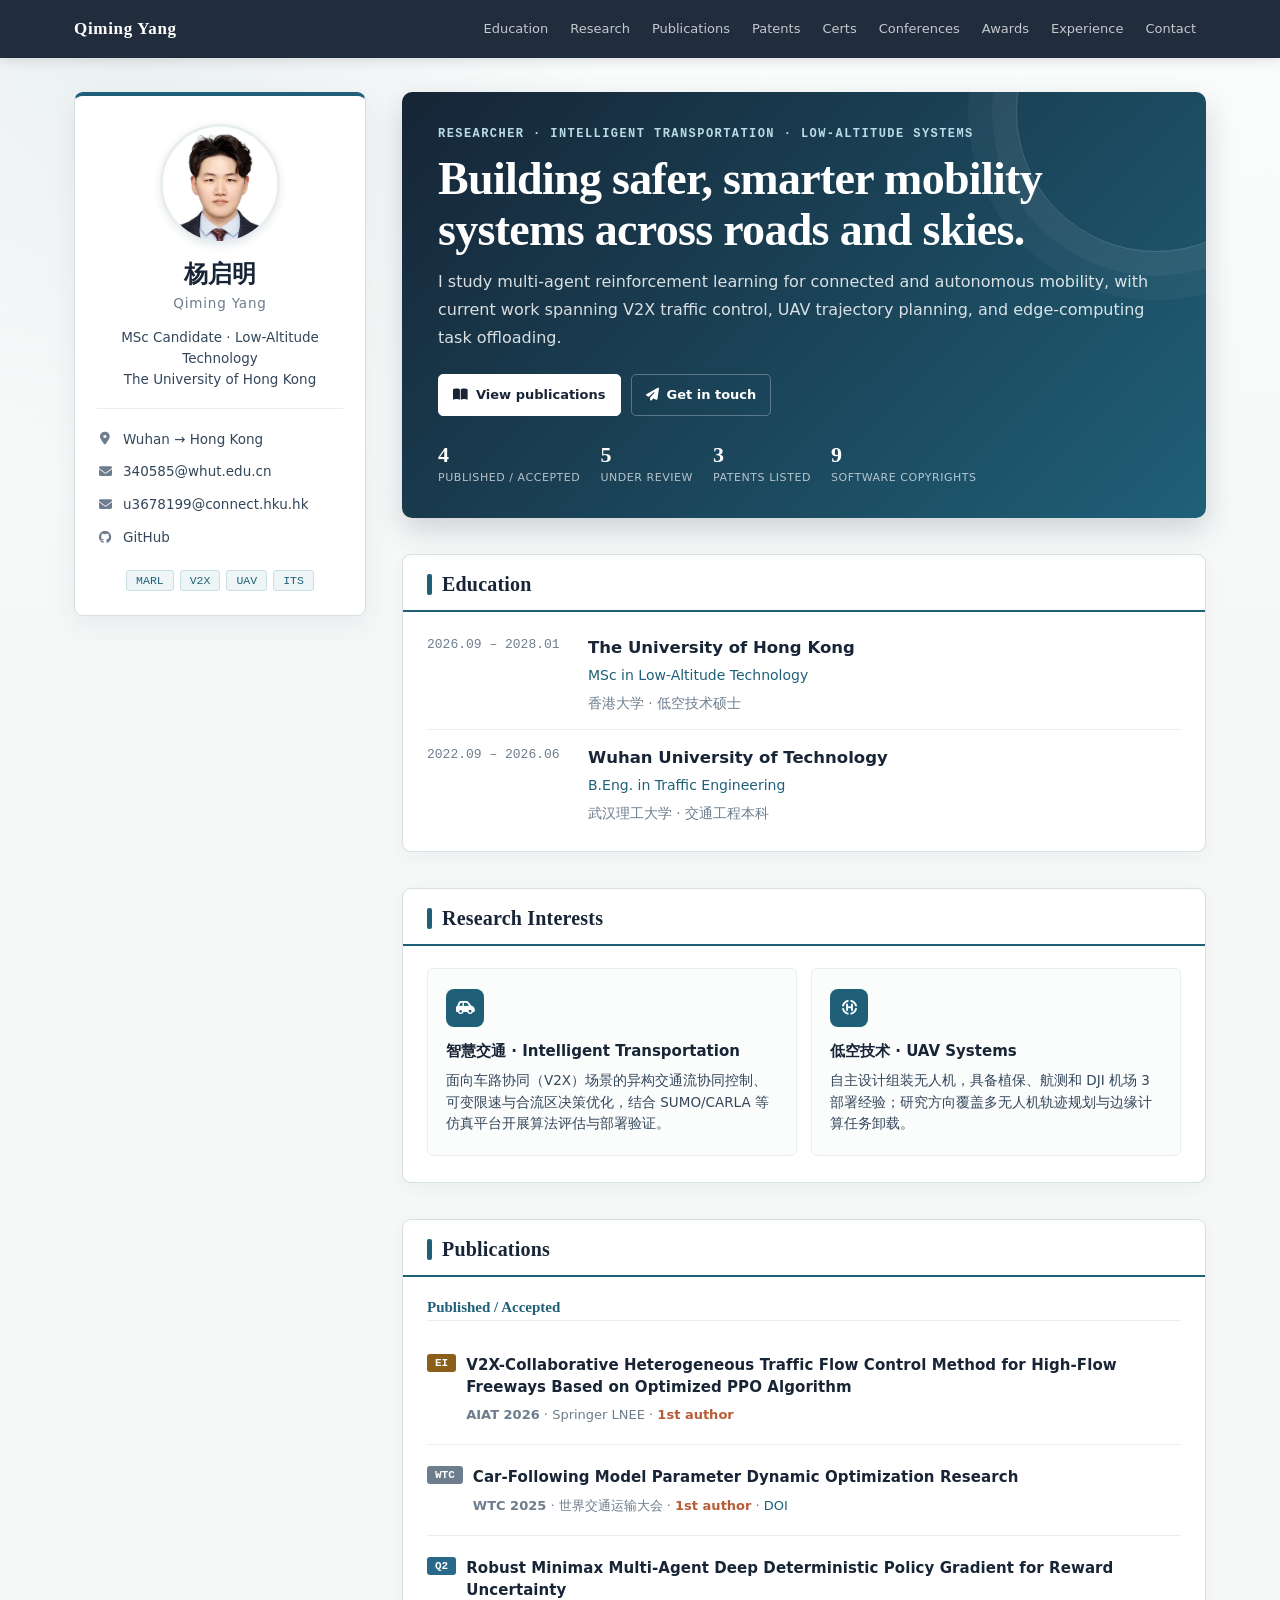
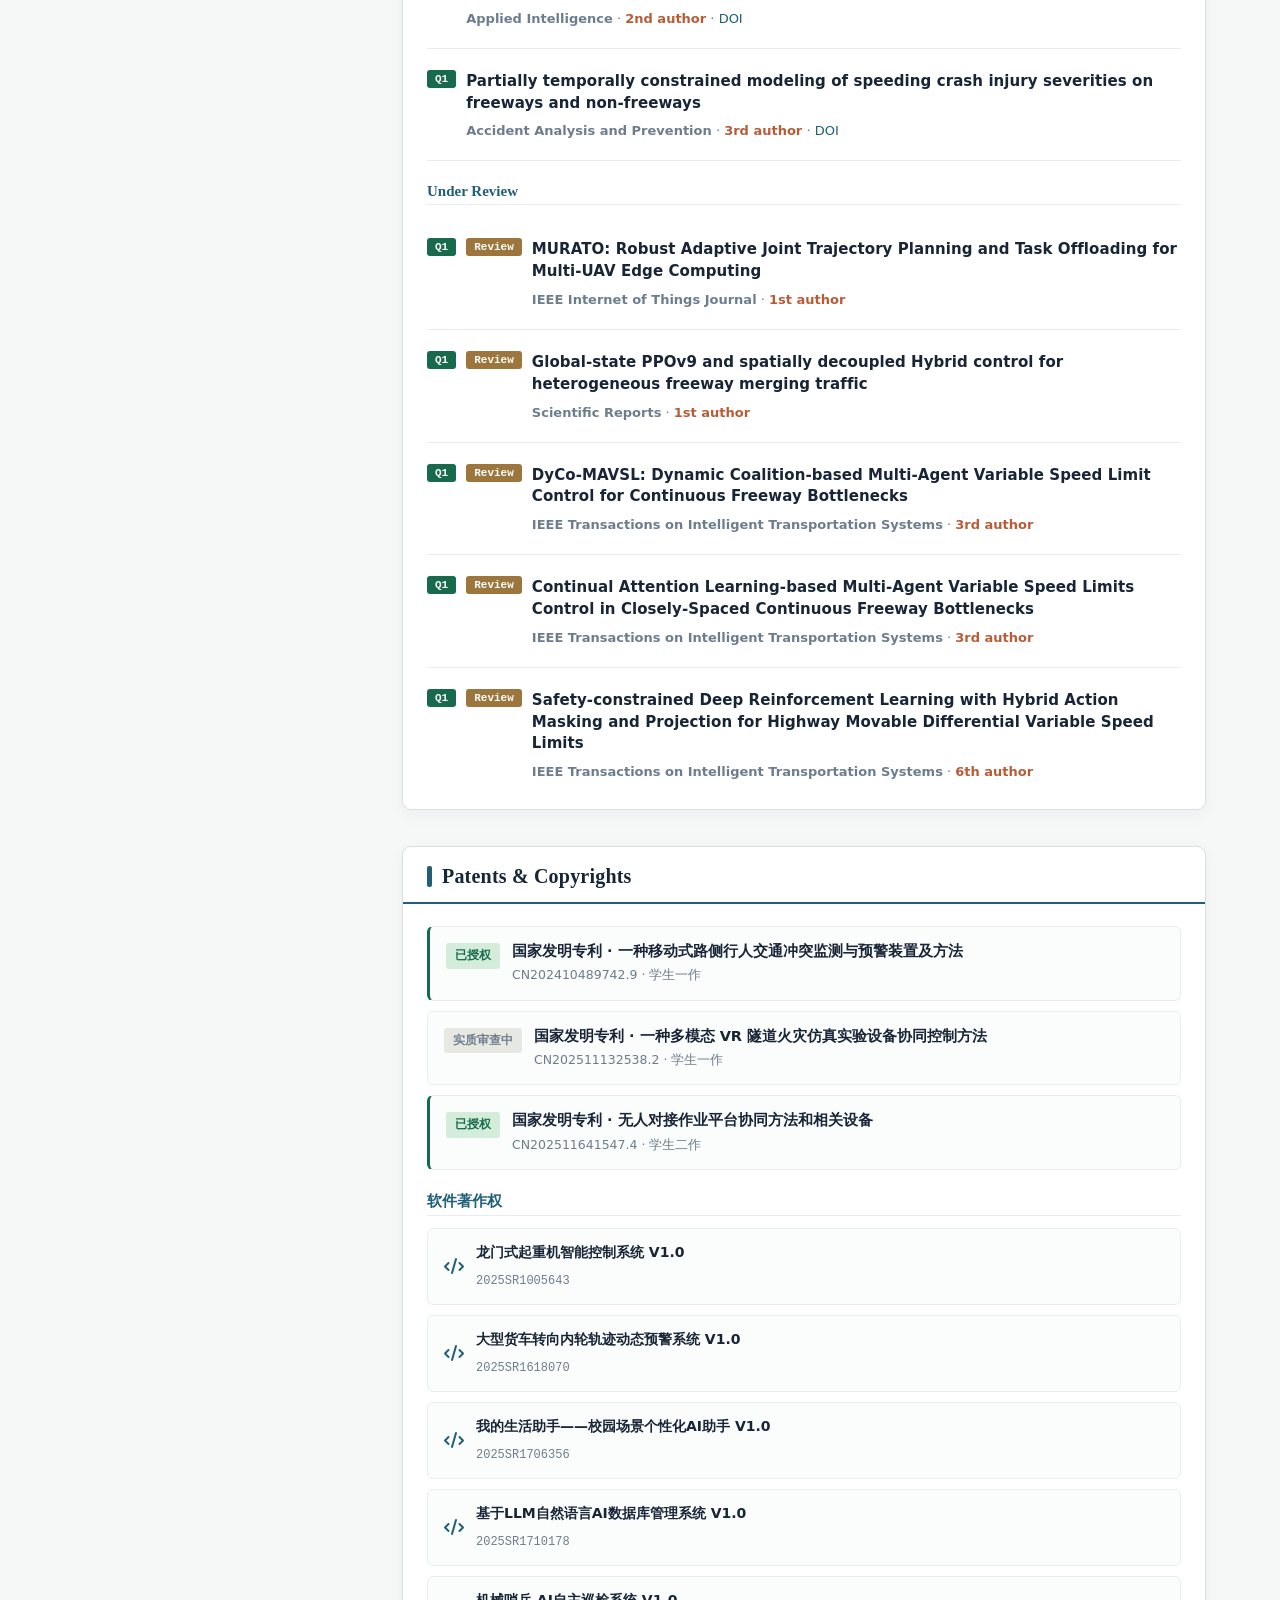
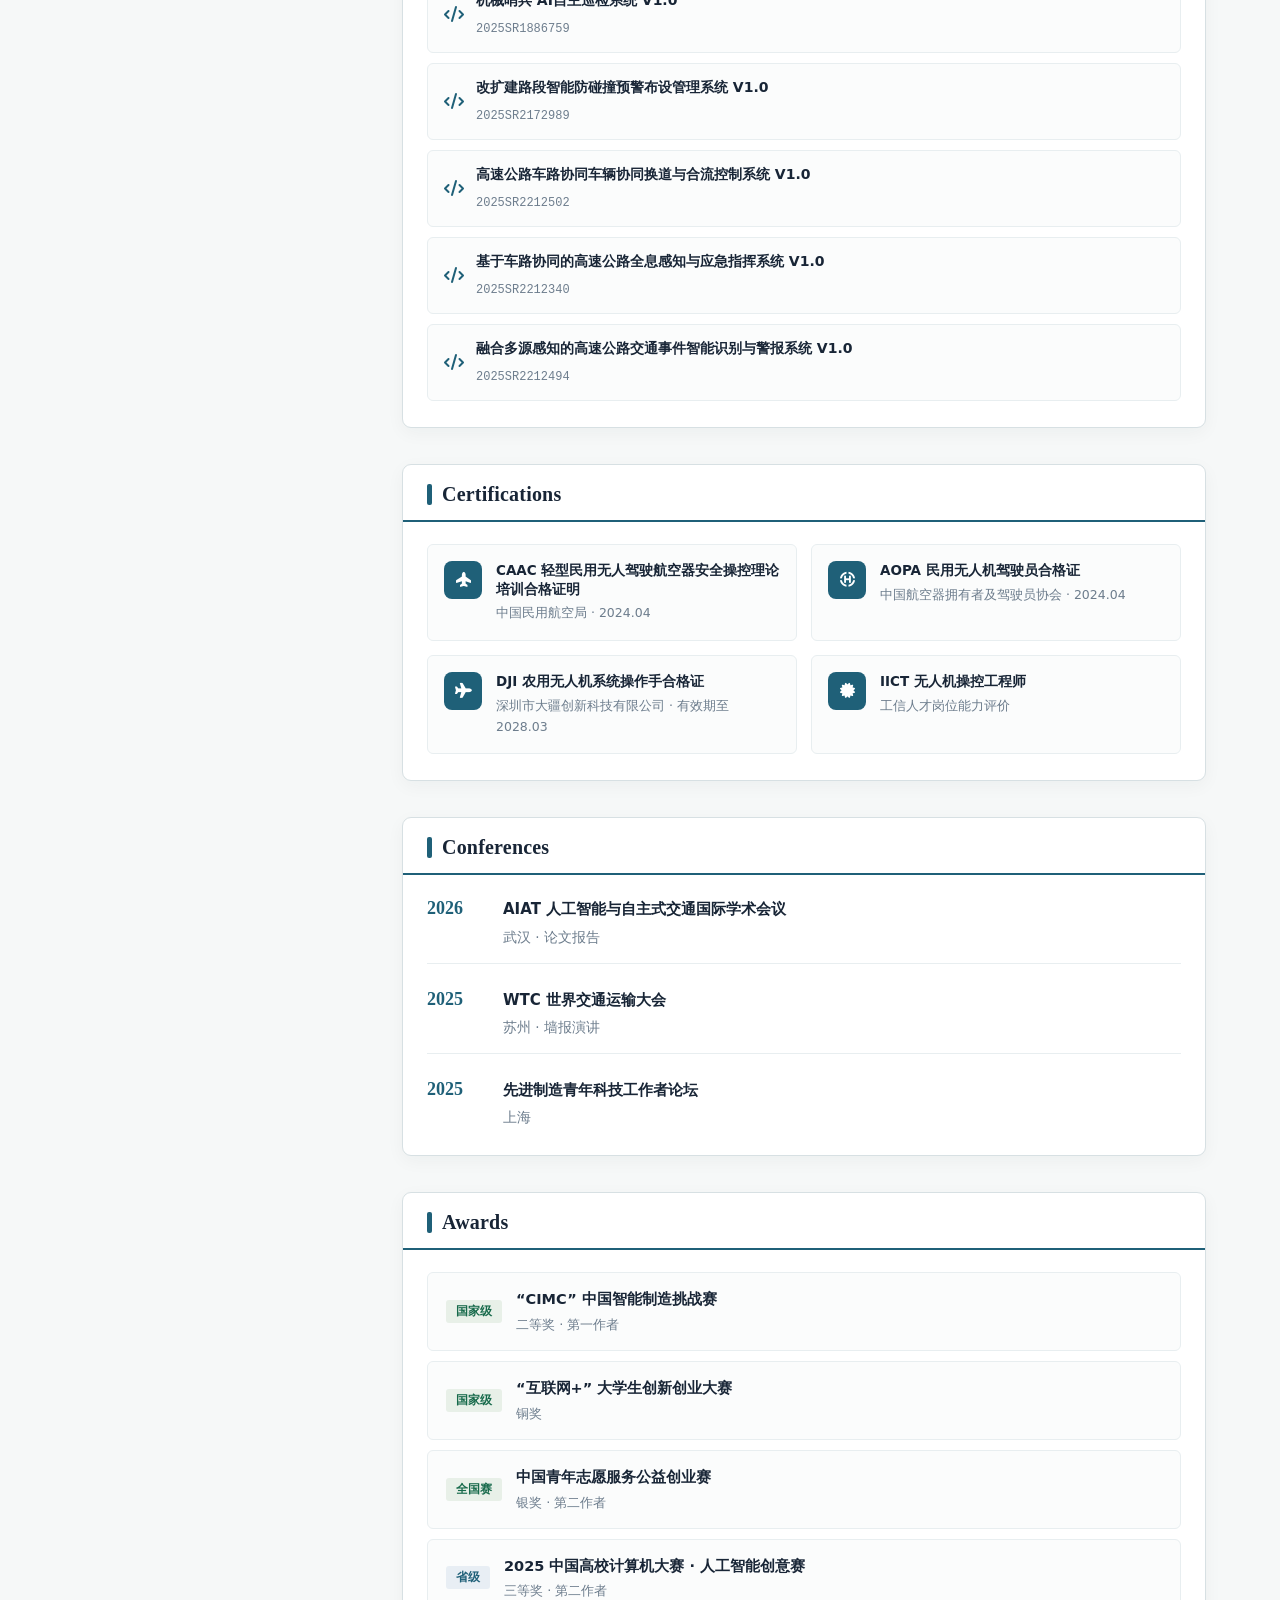
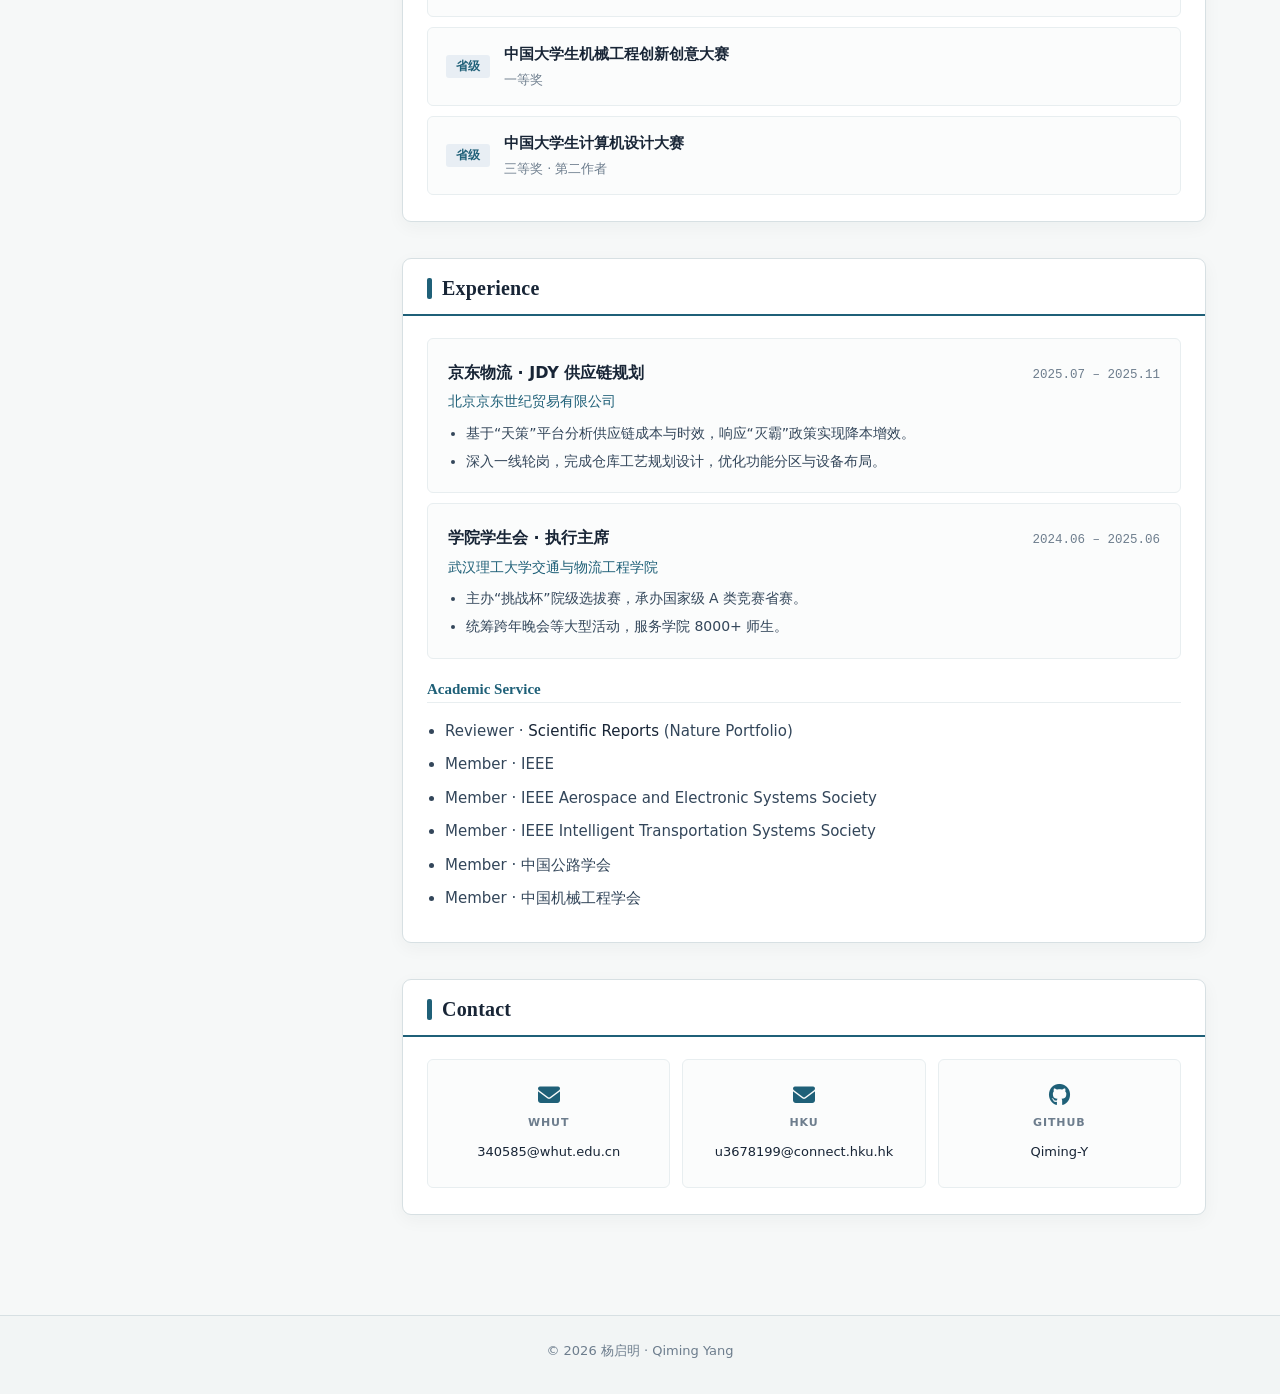
==== commit 056a746e: "Rebuild academic homepage content and metadata" ====
--- a/index.html
+++ b/index.html
@@ -3,21 +3,24 @@
 <head>
   <meta charset="UTF-8">
   <meta name="viewport" content="width=device-width, initial-scale=1.0">
-  <title>杨启明 · Qiming Yang</title>
-  <meta name="description" content="Qiming Yang — Low-Altitude Technology @ HKU · MARL · V2X · UAV">
+  <title>杨启明 · Qiming Yang | Intelligent Transportation & Low-Altitude Systems</title>
+  <meta name="description" content="Qiming Yang — MSc Candidate at HKU researching intelligent transportation, V2X, multi-agent reinforcement learning, UAVs, and low-altitude systems.">
+  <meta name="author" content="Qiming Yang">
+  <meta name="theme-color" content="#182536">
+  <link rel="canonical" href="https://qiming-y.github.io/">
   <link rel="stylesheet" href="css/styles.css">
   <link rel="stylesheet" href="https://cdnjs.cloudflare.com/ajax/libs/font-awesome/6.5.1/css/all.min.css">
 </head>
 <body>
+  <a class="skip-link" href="#main-content">Skip to content</a>
 
-  <!-- ========== Nav ========== -->
   <header class="nav">
     <div class="nav__inner">
       <a href="#top" class="nav__logo">Qiming Yang</a>
       <button class="nav__burger" aria-label="菜单" aria-expanded="false">
         <span></span><span></span>
       </button>
-      <nav class="nav__menu">
+      <nav class="nav__menu" aria-label="Primary navigation">
         <a href="#education" class="nav__link">Education</a>
         <a href="#research" class="nav__link">Research</a>
         <a href="#publications" class="nav__link">Publications</a>
@@ -32,490 +35,135 @@
   </header>
 
   <div class="page" id="top">
-
-    <!-- ========== Sidebar ========== -->
-    <aside class="sidebar">
+    <aside class="sidebar" aria-label="Profile">
       <div class="sidebar__card">
-        <div class="sidebar__avatar">
-          <img src="assets/avatar.jpg" alt="杨启明">
-        </div>
+        <div class="sidebar__avatar"><img src="assets/avatar.jpg" alt="杨启明 / Qiming Yang"></div>
         <h1 class="sidebar__name">杨启明</h1>
         <p class="sidebar__name-en">Qiming Yang</p>
-        <p class="sidebar__bio">
-          MSc · Low-Altitude Technology<br>
-          The University of Hong Kong
-        </p>
+        <p class="sidebar__bio">MSc Candidate · Low-Altitude Technology<br>The University of Hong Kong</p>
         <ul class="sidebar__links">
-          <li><i class="fa-solid fa-location-dot"></i><span>Wuhan → Hong Kong</span></li>
-          <li><a href="mailto:340585@whut.edu.cn"><i class="fa-solid fa-envelope"></i><span>340585@whut.edu.cn</span></a></li>
-          <li><a href="mailto:u3678199@connect.hku.hk"><i class="fa-solid fa-envelope"></i><span>u3678199@connect.hku.hk</span></a></li>
-          <li><a href="https://github.com/Qiming-Y" target="_blank" rel="noopener"><i class="fa-brands fa-github"></i><span>GitHub</span></a></li>
+          <li><i class="fa-solid fa-location-dot" aria-hidden="true"></i><span>Wuhan → Hong Kong</span></li>
+          <li><a href="mailto:340585@whut.edu.cn"><i class="fa-solid fa-envelope" aria-hidden="true"></i><span>340585@whut.edu.cn</span></a></li>
+          <li><a href="mailto:u3678199@connect.hku.hk"><i class="fa-solid fa-envelope" aria-hidden="true"></i><span>u3678199@connect.hku.hk</span></a></li>
+          <li><a href="https://github.com/Qiming-Y" target="_blank" rel="noopener"><i class="fa-brands fa-github" aria-hidden="true"></i><span>GitHub</span></a></li>
         </ul>
-        <div class="sidebar__tags">
-          <span class="tag">MARL</span>
-          <span class="tag">V2X</span>
-          <span class="tag">UAV</span>
-          <span class="tag">ITS</span>
+        <div class="sidebar__tags" aria-label="Research keywords">
+          <span class="tag">MARL</span><span class="tag">V2X</span><span class="tag">UAV</span><span class="tag">ITS</span>
         </div>
       </div>
     </aside>
 
-    <!-- ========== Main ========== -->
-    <main class="content">
-
-      <!-- Education -->
-      <section id="education" class="section">
-        <h2 class="section__title">Education</h2>
-        <div class="section__body">
-          <div class="edu">
-            <article class="edu__item">
-              <div class="edu__time">2026.09 – 2028.01</div>
-              <div class="edu__info">
-                <h3>The University of Hong Kong</h3>
-                <p class="edu__degree">MSc in Low-Altitude Technology</p>
-                <p class="edu__zh">香港大学 · 低空技术硕士</p>
-              </div>
-            </article>
-            <article class="edu__item">
-              <div class="edu__time">2022.09 – 2026.06</div>
-              <div class="edu__info">
-                <h3>Wuhan University of Technology</h3>
-                <p class="edu__degree">B.Eng. in Traffic Engineering</p>
-                <p class="edu__zh">武汉理工大学 · 交通工程本科</p>
-              </div>
-            </article>
+    <main id="main-content" class="content">
+      <section class="hero" aria-labelledby="hero-title">
+        <div class="hero__content">
+          <p class="hero__eyebrow">Researcher · Intelligent Transportation · Low-Altitude Systems</p>
+          <h2 id="hero-title" class="hero__title">Building safer, smarter mobility systems across roads and skies.</h2>
+          <p class="hero__lead">I study multi-agent reinforcement learning for connected and autonomous mobility, with current work spanning V2X traffic control, UAV trajectory planning, and edge-computing task offloading.</p>
+          <div class="hero__actions">
+            <a class="hero__btn hero__btn--primary" href="#publications"><i class="fa-solid fa-book-open" aria-hidden="true"></i> View publications</a>
+            <a class="hero__btn" href="#contact"><i class="fa-solid fa-paper-plane" aria-hidden="true"></i> Get in touch</a>
+          </div>
+          <div class="hero__facts" aria-label="Academic profile at a glance">
+            <div class="hero__fact"><strong>4</strong><span>published / accepted</span></div>
+            <div class="hero__fact"><strong>5</strong><span>under review</span></div>
+            <div class="hero__fact"><strong>3</strong><span>patents listed</span></div>
+            <div class="hero__fact"><strong>9</strong><span>software copyrights</span></div>
           </div>
         </div>
       </section>
 
-      <!-- Research -->
+      <section id="education" class="section">
+        <h2 class="section__title">Education</h2>
+        <div class="section__body"><div class="edu">
+          <article class="edu__item"><div class="edu__time">2026.09 – 2028.01</div><div class="edu__info"><h3>The University of Hong Kong</h3><p class="edu__degree">MSc in Low-Altitude Technology</p><p class="edu__zh">香港大学 · 低空技术硕士</p></div></article>
+          <article class="edu__item"><div class="edu__time">2022.09 – 2026.06</div><div class="edu__info"><h3>Wuhan University of Technology</h3><p class="edu__degree">B.Eng. in Traffic Engineering</p><p class="edu__zh">武汉理工大学 · 交通工程本科</p></div></article>
+        </div></div>
+      </section>
+
       <section id="research" class="section">
         <h2 class="section__title">Research Interests</h2>
+        <div class="section__body"><div class="research-grid">
+          <article class="r-card"><div class="r-card__icon"><i class="fa-solid fa-car-side" aria-hidden="true"></i></div><h3>智慧交通 · Intelligent Transportation</h3><p>面向车路协同（V2X）场景的异构交通流协同控制、可变限速与合流区决策优化，结合 SUMO/CARLA 等仿真平台开展算法评估与部署验证。</p></article>
+          <article class="r-card"><div class="r-card__icon"><i class="fa-solid fa-helicopter-symbol" aria-hidden="true"></i></div><h3>低空技术 · UAV Systems</h3><p>自主设计组装无人机，具备植保、航测和 DJI 机场 3 部署经验；研究方向覆盖多无人机轨迹规划与边缘计算任务卸载。</p></article>
+        </div></div>
+      </section>
+
+      <section id="publications" class="section">
+        <h2 class="section__title">Publications</h2>
         <div class="section__body">
-          <div class="research-grid">
-            <article class="r-card">
-              <div class="r-card__icon"><i class="fa-solid fa-car-side"></i></div>
-              <h3>智慧交通</h3>
-              <p>面向车路协同（V2X）场景的异构交通流协同控制、可变限速与合流区决策优化，结合 SUMO/CARLA 等仿真平台开展算法评估与部署验证</p>
-            </article>
-            <article class="r-card">
-              <div class="r-card__icon"><i class="fa-solid fa-helicopter-symbol"></i></div>
-              <h3>低空技术 / UAV</h3>
-              <p>自主设计组装无人机，有丰富低空飞行器操作经验，能够熟练进行植保、航测作业，完整参加过 DJI 机场 3 部署；研究方向覆盖多无人机轨迹规划与边缘计算任务卸载</p>
-            </article>
+          <h3 class="subhead">Published / Accepted</h3>
+          <article class="pub"><div class="pub__row"><span class="badge badge--ei">EI</span><div class="pub__content"><h4>V2X-Collaborative Heterogeneous Traffic Flow Control Method for High-Flow Freeways Based on Optimized PPO Algorithm</h4><p class="pub__meta"><strong>AIAT 2026</strong> · Springer LNEE · <em>1st author</em></p></div></div></article>
+          <article class="pub"><div class="pub__row"><span class="badge badge--conf">WTC</span><div class="pub__content"><h4>Car-Following Model Parameter Dynamic Optimization Research</h4><p class="pub__meta"><strong>WTC 2025</strong> · 世界交通运输大会 · <em>1st author</em> · <a href="https://doi.org/10.26914/c.cnkihy.2025.017610" target="_blank" rel="noopener">DOI</a></p></div></div></article>
+          <article class="pub"><div class="pub__row"><span class="badge badge--q2">Q2</span><div class="pub__content"><h4>Robust Minimax Multi-Agent Deep Deterministic Policy Gradient for Reward Uncertainty</h4><p class="pub__meta"><strong>Applied Intelligence</strong> · <em>2nd author</em> · <a href="https://doi.org/10.1007/s10489-026-07255-5" target="_blank" rel="noopener">DOI</a></p></div></div></article>
+          <article class="pub"><div class="pub__row"><span class="badge badge--q1">Q1</span><div class="pub__content"><h4>Partially temporally constrained modeling of speeding crash injury severities on freeways and non-freeways</h4><p class="pub__meta"><strong>Accident Analysis and Prevention</strong> · <em>3rd author</em> · <a href="https://doi.org/10.1016/j.aap.2025.107917" target="_blank" rel="noopener">DOI</a></p></div></div></article>
+          <h3 class="subhead">Under Review</h3>
+          <article class="pub"><div class="pub__row"><span class="badge badge--q1">Q1</span><span class="badge badge--wip">Review</span><div class="pub__content"><h4>MURATO: Robust Adaptive Joint Trajectory Planning and Task Offloading for Multi-UAV Edge Computing</h4><p class="pub__meta"><strong>IEEE Internet of Things Journal</strong> · <em>1st author</em></p></div></div></article>
+          <article class="pub"><div class="pub__row"><span class="badge badge--q1">Q1</span><span class="badge badge--wip">Review</span><div class="pub__content"><h4>Global-state PPOv9 and spatially decoupled Hybrid control for heterogeneous freeway merging traffic</h4><p class="pub__meta"><strong>Scientific Reports</strong> · <em>1st author</em></p></div></div></article>
+          <article class="pub"><div class="pub__row"><span class="badge badge--q1">Q1</span><span class="badge badge--wip">Review</span><div class="pub__content"><h4>DyCo-MAVSL: Dynamic Coalition-based Multi-Agent Variable Speed Limit Control for Continuous Freeway Bottlenecks</h4><p class="pub__meta"><strong>IEEE Transactions on Intelligent Transportation Systems</strong> · <em>3rd author</em></p></div></div></article>
+          <article class="pub"><div class="pub__row"><span class="badge badge--q1">Q1</span><span class="badge badge--wip">Review</span><div class="pub__content"><h4>Continual Attention Learning-based Multi-Agent Variable Speed Limits Control in Closely-Spaced Continuous Freeway Bottlenecks</h4><p class="pub__meta"><strong>IEEE Transactions on Intelligent Transportation Systems</strong> · <em>3rd author</em></p></div></div></article>
+          <article class="pub"><div class="pub__row"><span class="badge badge--q1">Q1</span><span class="badge badge--wip">Review</span><div class="pub__content"><h4>Safety-constrained Deep Reinforcement Learning with Hybrid Action Masking and Projection for Highway Movable Differential Variable Speed Limits</h4><p class="pub__meta"><strong>IEEE Transactions on Intelligent Transportation Systems</strong> · <em>6th author</em></p></div></div></article>
+        </div>
+      </section>
+
+      <section id="patents" class="section">
+        <h2 class="section__title">Patents & Copyrights</h2>
+        <div class="section__body">
+          <div class="patent-list">
+            <div class="patent patent--granted"><span class="patent__tag">已授权</span><div><h4>国家发明专利 · 一种移动式路侧行人交通冲突监测与预警装置及方法</h4><p>CN202410489742.9 · 学生一作</p></div></div>
+            <div class="patent"><span class="patent__tag">实质审查中</span><div><h4>国家发明专利 · 一种多模态 VR 隧道火灾仿真实验设备协同控制方法</h4><p>CN202511132538.2 · 学生一作</p></div></div>
+            <div class="patent patent--granted"><span class="patent__tag">已授权</span><div><h4>国家发明专利 · 无人对接作业平台协同方法和相关设备</h4><p>CN202511641547.4 · 学生二作</p></div></div>
+          </div>
+          <h3 class="subhead">软件著作权</h3>
+          <div class="soft-list">
+            <div class="soft"><i class="fa-solid fa-code" aria-hidden="true"></i><div><strong>龙门式起重机智能控制系统 V1.0</strong><span>2025SR1005643</span></div></div>
+            <div class="soft"><i class="fa-solid fa-code" aria-hidden="true"></i><div><strong>大型货车转向内轮轨迹动态预警系统 V1.0</strong><span>2025SR1618070</span></div></div>
+            <div class="soft"><i class="fa-solid fa-code" aria-hidden="true"></i><div><strong>我的生活助手——校园场景个性化AI助手 V1.0</strong><span>2025SR1706356</span></div></div>
+            <div class="soft"><i class="fa-solid fa-code" aria-hidden="true"></i><div><strong>基于LLM自然语言AI数据库管理系统 V1.0</strong><span>2025SR1710178</span></div></div>
+            <div class="soft"><i class="fa-solid fa-code" aria-hidden="true"></i><div><strong>机械哨兵 AI自主巡检系统 V1.0</strong><span>2025SR1886759</span></div></div>
+            <div class="soft"><i class="fa-solid fa-code" aria-hidden="true"></i><div><strong>改扩建路段智能防碰撞预警布设管理系统 V1.0</strong><span>2025SR2172989</span></div></div>
+            <div class="soft"><i class="fa-solid fa-code" aria-hidden="true"></i><div><strong>高速公路车路协同车辆协同换道与合流控制系统 V1.0</strong><span>2025SR2212502</span></div></div>
+            <div class="soft"><i class="fa-solid fa-code" aria-hidden="true"></i><div><strong>基于车路协同的高速公路全息感知与应急指挥系统 V1.0</strong><span>2025SR2212340</span></div></div>
+            <div class="soft"><i class="fa-solid fa-code" aria-hidden="true"></i><div><strong>融合多源感知的高速公路交通事件智能识别与警报系统 V1.0</strong><span>2025SR2212494</span></div></div>
           </div>
         </div>
       </section>
 
-      <!-- Publications -->
-      <section id="publications" class="section">
-        <h2 class="section__title">Publications</h2>
-        <div class="section__body">
+      <section id="certifications" class="section"><h2 class="section__title">Certifications</h2><div class="section__body"><div class="cert-grid">
+        <article class="cert-card"><div class="cert-card__icon"><i class="fa-solid fa-plane-up" aria-hidden="true"></i></div><div><h4>CAAC 轻型民用无人驾驶航空器安全操控理论培训合格证明</h4><p>中国民用航空局 · 2024.04</p></div></article>
+        <article class="cert-card"><div class="cert-card__icon"><i class="fa-solid fa-helicopter-symbol" aria-hidden="true"></i></div><div><h4>AOPA 民用无人机驾驶员合格证</h4><p>中国航空器拥有者及驾驶员协会 · 2024.04</p></div></article>
+        <article class="cert-card"><div class="cert-card__icon"><i class="fa-solid fa-plane" aria-hidden="true"></i></div><div><h4>DJI 农用无人机系统操作手合格证</h4><p>深圳市大疆创新科技有限公司 · 有效期至 2028.03</p></div></article>
+        <article class="cert-card"><div class="cert-card__icon"><i class="fa-solid fa-certificate" aria-hidden="true"></i></div><div><h4>IICT 无人机操控工程师</h4><p>工信人才岗位能力评价</p></div></article>
+      </div></div></section>
 
-          <h3 class="subhead">Published / Accepted</h3>
+      <section id="conferences" class="section"><h2 class="section__title">Conferences</h2><div class="section__body"><div class="conf-list">
+        <div class="conf"><span class="conf__year">2026</span><div class="conf__info"><h4>AIAT 人工智能与自主式交通国际学术会议</h4><p>武汉 · 论文报告</p></div></div>
+        <div class="conf"><span class="conf__year">2025</span><div class="conf__info"><h4>WTC 世界交通运输大会</h4><p>苏州 · 墙报演讲</p></div></div>
+        <div class="conf"><span class="conf__year">2025</span><div class="conf__info"><h4>先进制造青年科技工作者论坛</h4><p>上海</p></div></div>
+      </div></div></section>
 
-          <article class="pub">
-            <div class="pub__row">
-              <span class="badge badge--ei">EI</span>
-              <div class="pub__content">
-                <h4>V2X-Collaborative Heterogeneous Traffic Flow Control Method for High-Flow Freeways Based on Optimized PPO Algorithm</h4>
-                <p class="pub__meta"><strong>AIAT 2026</strong> · Springer LNEE · <em>1st author</em></p>
-                <button class="pub__btn" aria-expanded="false">Abstract</button>
-              </div>
-            </div>
-            <div class="pub__abs" hidden>
-              <p>Saturated freeways increasingly host heterogeneous streams of connected and automated vehicles (CAVs) and human-driven vehicles (HDVs). Balancing corridor-level flow smoothing with local conflict avoidance at merge bottlenecks remains difficult for both classical control and standard deep reinforcement learning (DRL) agents, largely because onboard sensing fragments observability and single-objective rewards neglect the efficiency–stability–safety trade-off. Here we show that vehicle-to-everything (V2X) cooperative sensing is not merely a communication upgrade but a prerequisite for high-pressure freeway control: a ten-dimensional global perception vector fused from roadside units and basic safety messages enables an optimized proximal policy optimization agent (V2X-PPO) to anticipate shockwaves three to five seconds ahead. V2X-PPO couples perception augmentation, a multi-objective composite reward, and training strategies for generalization. In SUMO simulations of a 3,000 m three-lane corridor under a 5,900 veh/h load, V2X-PPO achieved the strongest full-corridor performance across CAV penetration rates, raising throughput by 19.1% relative to the manual baseline at 80% penetration (174.7 veh) while reducing time headway to 2.26 s. At the merge micro-scale, HAPPO exhibited more stable local weaving behaviour, whereas V2X-PPO retained superior corridor efficiency; SAC lagged both under stress. These macro–micro boundaries imply that no single DRL paradigm is dual-optimal and that future intelligent freeways should co-design V2X infrastructure with algorithmic objectives.</p>
-            </div>
-          </article>
+      <section id="awards" class="section"><h2 class="section__title">Awards</h2><div class="section__body"><div class="awards">
+        <div class="award"><span class="award__level award__level--n">国家级</span><div class="award__body"><strong>“CIMC” 中国智能制造挑战赛</strong><span>二等奖 · 第一作者</span></div></div>
+        <div class="award"><span class="award__level award__level--n">国家级</span><div class="award__body"><strong>“互联网+” 大学生创新创业大赛</strong><span>铜奖</span></div></div>
+        <div class="award"><span class="award__level award__level--n">全国赛</span><div class="award__body"><strong>中国青年志愿服务公益创业赛</strong><span>银奖 · 第二作者</span></div></div>
+        <div class="award"><span class="award__level award__level--p">省级</span><div class="award__body"><strong>2025 中国高校计算机大赛 · 人工智能创意赛</strong><span>三等奖 · 第二作者</span></div></div>
+        <div class="award"><span class="award__level award__level--p">省级</span><div class="award__body"><strong>中国大学生机械工程创新创意大赛</strong><span>一等奖</span></div></div>
+        <div class="award"><span class="award__level award__level--p">省级</span><div class="award__body"><strong>中国大学生计算机设计大赛</strong><span>三等奖 · 第二作者</span></div></div>
+      </div></div></section>
 
-          <article class="pub">
-            <div class="pub__row">
-              <span class="badge badge--conf">WTC</span>
-              <div class="pub__content">
-                <h4>Car-Following Model Parameter Dynamic Optimization Research</h4>
-                <p class="pub__meta"><strong>WTC 2025</strong> 世界交通运输大会 · <em>1st author</em> · <a href="https://doi.org/10.26914/c.cnkihy.2025.017610" target="_blank" rel="noopener">DOI</a></p>
-                <button class="pub__btn" aria-expanded="false">Abstract</button>
-              </div>
-            </div>
-            <div class="pub__abs" hidden>
-              <p>To enhance the accuracy of microscopic traffic simulation and align simulated traffic flow more closely with real-world conditions, this study proposes a dynamic parameter optimization and updating method for car-following models based on macroscopic traffic flow data. By analyzing data from the California Highway Dataset (PEMS) for specific sections of Interstate I-405 in Los Angeles, we selected four models (GHR, FVD, IDM, and Krauss) for parameter calibration using genetic algorithms. Validation was conducted with flow rate and speed as performance metrics, utilizing Mean Absolute Percentage Error (MAPE) as the goodness-of-fit measure. Comparative analysis of IDM model errors before and after parameter calibration revealed that in basic highway sections, post-calibration flow and speed errors were reduced to 28% and 93% of pre-calibration levels respectively. For ramp sections, these values decreased to 33% and 71%, demonstrating the effectiveness of macroscopic data-driven parameter calibration. Through comprehensive comparison of the four models during calibration and validation phases, the IDM model exhibited superior stability, minimal errors, and greater suitability for highway traffic flow simulation, thereby providing effective support for traffic management.</p>
-            </div>
-          </article>
+      <section id="experience" class="section"><h2 class="section__title">Experience</h2><div class="section__body"><div class="exp">
+        <article class="exp__card"><div class="exp__top"><h3>京东物流 · JDY 供应链规划</h3><span class="exp__time">2025.07 – 2025.11</span></div><p class="exp__org">北京京东世纪贸易有限公司</p><ul><li>基于“天策”平台分析供应链成本与时效，响应“灭霸”政策实现降本增效。</li><li>深入一线轮岗，完成仓库工艺规划设计，优化功能分区与设备布局。</li></ul></article>
+        <article class="exp__card"><div class="exp__top"><h3>学院学生会 · 执行主席</h3><span class="exp__time">2024.06 – 2025.06</span></div><p class="exp__org">武汉理工大学交通与物流工程学院</p><ul><li>主办“挑战杯”院级选拔赛，承办国家级 A 类竞赛省赛。</li><li>统筹跨年晚会等大型活动，服务学院 8000+ 师生。</li></ul></article>
+      </div><h3 class="subhead">Academic Service</h3><ul class="service"><li>Reviewer · <em>Scientific Reports</em> (Nature Portfolio)</li><li>Member · IEEE</li><li>Member · IEEE Aerospace and Electronic Systems Society</li><li>Member · IEEE Intelligent Transportation Systems Society</li><li>Member · 中国公路学会</li><li>Member · 中国机械工程学会</li></ul></div></section>
 
-          <article class="pub">
-            <div class="pub__row">
-              <span class="badge badge--q2">Q2</span>
-              <div class="pub__content">
-                <h4>Robust Minimax Multi-Agent Deep Deterministic Policy Gradient for Reward Uncertainty</h4>
-                <p class="pub__meta"><strong>Applied Intelligence</strong> · <em>2nd author</em> · <a href="https://doi.org/10.1007/s10489-026-07255-5" target="_blank" rel="noopener">DOI</a></p>
-                <button class="pub__btn" aria-expanded="false">Abstract</button>
-              </div>
-            </div>
-            <div class="pub__abs" hidden>
-              <p>Despite advancements in Multi-Agent Deep Reinforcement Learning (MADRL), agents often exhibit fragility in dynamic adversarial environments due to reward function uncertainty and opponent policy shifts. Traditional RL algorithms struggle with unstable policy convergence and robustness issues under such uncertainties, as they inadequately model worst-case adversarial perturbations. To address this, we propose Robust-M3DDPG, a robust minimax multi-agent reinforcement learning framework that integrates Nash Equilibrium principles with minimax optimization. The approach formalizes the problem as a Robust Markov Game, explicitly modeling adversarial disturbances during policy optimization to enhance robustness in non-stationary environments. Key contributions include: (1) developing an Actor-Critic algorithm-based method to determine Nash Equilibrium policies; (2) extending the widely used Multi-Agent Deep Deterministic Policy Gradient Algorithm (MADDPG) with Robust Markov Games and minimax optimization for robust policy learning; and (3) proposing a Multi-Agent Adversarial Learning (MAAL) framework for efficiently solving adversarial policies to fulfill the minimax requirements. Evaluations across four cooperative-competitive multi-agent environments with different reward uncertainty levels demonstrate that Robust-M3DDPG significantly outperforms existing MADRL baselines in scenarios with high reward uncertainty and adversarial dynamics. This work bridges the gap between theoretical robustness guarantees and practical multi-agent reinforcement learning deployment under real-world perturbations.</p>
-            </div>
-          </article>
-
-          <article class="pub">
-            <div class="pub__row">
-              <span class="badge badge--q1">Q1</span>
-              <div class="pub__content">
-                <h4>Partially temporally constrained modeling of speeding crash injury severities on freeways and non-freeways</h4>
-                <p class="pub__meta"><strong>Accident Analysis and Prevention</strong> · <em>3rd author</em> · <a href="https://doi.org/10.1016/j.aap.2025.107917" target="_blank" rel="noopener">DOI</a></p>
-                <button class="pub__btn" aria-expanded="false">Abstract</button>
-              </div>
-            </div>
-            <div class="pub__abs" hidden>
-              <p>Speeding crashes remain high injury severities after the stay-at-home order in California, highlighting a need for further investigation into the fundamental cause of this increment. To systematically explore the temporal impacts of the stay-at-home order on speeding behaviors and the corresponding crash-injury outcomes, this study utilizes California-reported single-vehicle speeding crashes on freeways (access-controlled) and non-freeways (non-access-controlled) before, during, and after the order. Significant injury factors and in-depth heterogeneity across observations are identified by random parameter logit models with heterogeneity in means and variances. Without segmenting the data by periods, the partially temporally constrained approach is employed to statistically determine varying and stabilized parameters over time through the whole dataset. Different likelihood ratio tests reveal significant temporal instabilities and stabilities of factors between two roadways and three periods. The potential impacts of observation selection issues on the marginal effect calculations of the partially constrained models are also systematically investigated. Significant variations in the probability of severe injury rate per week after the order are also found based on the Mann-Whitney U tests. The hysteretic effects of the order on the crash frequency and severity are observed on both freeways and non-freeways. Overall, seven variables are found to have stable effects, while fifteen variables exhibit unstable effects over time. Significant temporal variations in driver behaviors, including driving under the influence, cell phone usage, hit-and-run, failure to use seat belt, entering or leaving the ramp, and reaction to previous collisions, are observed before, during, or after the order. Specific countermeasures and effects of heterogeneity in means and variances are also discussed. These findings provide insights into understanding the temporal impacts of the stay-at-home order on injury severities, which are valuable to decision-makers and researchers for future order practice, restriction improvement, and complementary policy development.</p>
-            </div>
-          </article>
-
-          <h3 class="subhead">Under Review</h3>
-
-          <article class="pub">
-            <div class="pub__row">
-              <span class="badge badge--q1">Q1</span>
-              <span class="badge badge--wip">Review</span>
-              <div class="pub__content">
-                <h4>MURATO: Robust Adaptive Joint Trajectory Planning and Task Offloading for Multi-UAV Edge Computing</h4>
-                <p class="pub__meta"><strong>IEEE Internet of Things Journal</strong> · <em>1st author</em></p>
-              </div>
-            </div>
-          </article>
-
-          <article class="pub">
-            <div class="pub__row">
-              <span class="badge badge--q1">Q1</span>
-              <span class="badge badge--wip">Review</span>
-              <div class="pub__content">
-                <h4>Global-state PPOv9 and spatially decoupled Hybrid control for heterogeneous freeway merging traffic</h4>
-                <p class="pub__meta"><strong>Scientific Reports</strong> · <em>1st author</em></p>
-              </div>
-            </div>
-          </article>
-
-          <article class="pub">
-            <div class="pub__row">
-              <span class="badge badge--q1">Q1</span>
-              <span class="badge badge--wip">Review</span>
-              <div class="pub__content">
-                <h4>DyCo-MAVSL: Dynamic Coalition-based Multi-Agent Variable Speed Limit Control for Continuous Freeway Bottlenecks</h4>
-                <p class="pub__meta"><strong>IEEE Transactions on Intelligent Transportation Systems</strong> · <em>3rd author</em></p>
-              </div>
-            </div>
-          </article>
-
-          <article class="pub">
-            <div class="pub__row">
-              <span class="badge badge--q1">Q1</span>
-              <span class="badge badge--wip">Review</span>
-              <div class="pub__content">
-                <h4>Continual Attention Learning-based Multi-Agent Variable Speed Limits Control in Closely-Spaced Continuous Freeway Bottlenecks</h4>
-                <p class="pub__meta"><strong>IEEE Transactions on Intelligent Transportation Systems</strong> · <em>3rd author</em></p>
-              </div>
-            </div>
-          </article>
-
-          <article class="pub">
-            <div class="pub__row">
-              <span class="badge badge--q1">Q1</span>
-              <span class="badge badge--wip">Review</span>
-              <div class="pub__content">
-                <h4>Safety-constrained Deep Reinforcement Learning with Hybrid Action Masking and Projection for Highway Movable Differential Variable Speed Limits</h4>
-                <p class="pub__meta"><strong>IEEE Transactions on Intelligent Transportation Systems</strong> · <em>6th author</em></p>
-              </div>
-            </div>
-          </article>
-
-        </div>
-      </section>
-
-      <!-- Patents -->
-      <section id="patents" class="section">
-        <h2 class="section__title">Patents & Copyrights</h2>
-        <div class="section__body">
-          <div class="patent-list">
-            <div class="patent patent--granted">
-              <span class="patent__tag">已授权</span>
-              <div>
-                <h4>国家发明专利 · 一种移动式路侧行人交通冲突监测与预警装置及方法</h4>
-                <p>CN202410489742.9 · 学生一作</p>
-              </div>
-            </div>
-            <div class="patent">
-              <span class="patent__tag">实质审查中</span>
-              <div>
-                <h4>国家发明专利 · 一种多模态 VR 隧道火灾仿真实验设备协同控制方法</h4>
-                <p>CN202511132538.2 · 学生一作</p>
-              </div>
-            </div>
-            <div class="patent patent--granted">
-              <span class="patent__tag">已授权</span>
-              <div>
-                <h4>国家发明专利 · 无人对接作业平台协同方法和相关设备</h4>
-                <p>CN202511641547.4 · 学生二作</p>
-              </div>
-            </div>
-          </div>
-          <h3 class="subhead">软件著作权</h3>
-          <div class="soft-list">
-            <div class="soft">
-              <i class="fa-solid fa-code"></i>
-              <div>
-                <strong>龙门式起重机智能控制系统 V1.0</strong>
-                <span>2025SR1005643</span>
-              </div>
-            </div>
-            <div class="soft">
-              <i class="fa-solid fa-code"></i>
-              <div>
-                <strong>大型货车转向内轮轨迹动态预警系统 V1.0</strong>
-                <span>2025SR1618070</span>
-              </div>
-            </div>
-            <div class="soft">
-              <i class="fa-solid fa-code"></i>
-              <div>
-                <strong>我的生活助手——校园场景个性化AI助手 V1.0</strong>
-                <span>2025SR1706356</span>
-              </div>
-            </div>
-            <div class="soft">
-              <i class="fa-solid fa-code"></i>
-              <div>
-                <strong>基于LLM自然语言AI数据库管理系统 V1.0</strong>
-                <span>2025SR1710178</span>
-              </div>
-            </div>
-            <div class="soft">
-              <i class="fa-solid fa-code"></i>
-              <div>
-                <strong>机械哨兵 AI自主巡检系统 V1.0</strong>
-                <span>2025SR1886759</span>
-              </div>
-            </div>
-            <div class="soft">
-              <i class="fa-solid fa-code"></i>
-              <div>
-                <strong>改扩建路段智能防碰撞预警布设管理系统 V1.0</strong>
-                <span>2025SR2172989</span>
-              </div>
-            </div>
-            <div class="soft">
-              <i class="fa-solid fa-code"></i>
-              <div>
-                <strong>高速公路车路协同车辆协同换道与合流控制系统 V1.0</strong>
-                <span>2025SR2212502</span>
-              </div>
-            </div>
-            <div class="soft">
-              <i class="fa-solid fa-code"></i>
-              <div>
-                <strong>基于车路协同的高速公路全息感知与应急指挥系统 V1.0</strong>
-                <span>2025SR2212340</span>
-              </div>
-            </div>
-            <div class="soft">
-              <i class="fa-solid fa-code"></i>
-              <div>
-                <strong>融合多源感知的高速公路交通事件智能识别与警报系统 V1.0</strong>
-                <span>2025SR2212494</span>
-              </div>
-            </div>
-          </div>
-        </div>
-      </section>
-
-      <!-- Certifications -->
-      <section id="certifications" class="section">
-        <h2 class="section__title">Certifications</h2>
-        <div class="section__body">
-          <div class="cert-grid">
-            <article class="cert-card">
-              <div class="cert-card__icon"><i class="fa-solid fa-plane-up"></i></div>
-              <div>
-                <h4>CAAC 轻型民用无人驾驶航空器安全操控理论培训合格证明</h4>
-                <p>中国民用航空局 · 2024.04</p>
-              </div>
-            </article>
-            <article class="cert-card">
-              <div class="cert-card__icon"><i class="fa-solid fa-helicopter-symbol"></i></div>
-              <div>
-                <h4>AOPA 民用无人机驾驶员合格证</h4>
-                <p>中国航空器拥有者及驾驶员协会 · 2024.04</p>
-              </div>
-            </article>
-            <article class="cert-card">
-              <div class="cert-card__icon"><i class="fa-solid fa-plane"></i></div>
-              <div>
-                <h4>DJI 农用无人机系统操作手合格证</h4>
-                <p>深圳市大疆创新科技有限公司 · 有效期至 2028.03</p>
-              </div>
-            </article>
-            <article class="cert-card">
-              <div class="cert-card__icon"><i class="fa-solid fa-certificate"></i></div>
-              <div>
-                <h4>IICT 无人机操控工程师</h4>
-                <p>工信人才岗位能力评价</p>
-              </div>
-            </article>
-          </div>
-        </div>
-      </section>
-
-      <!-- Conferences -->
-      <section id="conferences" class="section">
-        <h2 class="section__title">参会记录</h2>
-        <div class="section__body">
-          <div class="conf-list">
-            <div class="conf">
-              <span class="conf__year">2026</span>
-              <div class="conf__info">
-                <h4>AIAT 人工智能与自主式交通国际学术会议</h4>
-                <p>武汉 · 论文报告</p>
-              </div>
-            </div>
-            <div class="conf">
-              <span class="conf__year">2025</span>
-              <div class="conf__info">
-                <h4>WTC 世界交通运输大会</h4>
-                <p>苏州 · 墙报演讲</p>
-              </div>
-            </div>
-            <div class="conf">
-              <span class="conf__year">2025</span>
-              <div class="conf__info">
-                <h4>先进制造青年科技工作者论坛</h4>
-                <p>上海</p>
-              </div>
-            </div>
-          </div>
-        </div>
-      </section>
-
-      <!-- Awards -->
-      <section id="awards" class="section">
-        <h2 class="section__title">Awards</h2>
-        <div class="section__body">
-          <div class="awards">
-            <div class="award">
-              <span class="award__level award__level--n">国家级</span>
-              <div class="award__body">
-                <strong>"CIMC" 中国智能制造挑战赛</strong>
-                <span>二等奖 · 第一作者</span>
-              </div>
-            </div>
-            <div class="award">
-              <span class="award__level award__level--n">国家级</span>
-              <div class="award__body">
-                <strong>"互联网+" 大学生创新创业大赛</strong>
-                <span>铜奖</span>
-              </div>
-            </div>
-            <div class="award">
-              <span class="award__level award__level--n">全国赛</span>
-              <div class="award__body">
-                <strong>中国青年志愿服务公益创业赛</strong>
-                <span>银奖 · 第二作者</span>
-              </div>
-            </div>
-            <div class="award">
-              <span class="award__level award__level--p">省级</span>
-              <div class="award__body">
-                <strong>2025 中国高校计算机大赛 · 人工智能创意赛</strong>
-                <span>三等奖 · 第二作者</span>
-              </div>
-            </div>
-            <div class="award">
-              <span class="award__level award__level--p">省级</span>
-              <div class="award__body">
-                <strong>中国大学生机械工程创新创意大赛</strong>
-                <span>一等奖</span>
-              </div>
-            </div>
-            <div class="award">
-              <span class="award__level award__level--p">省级</span>
-              <div class="award__body">
-                <strong>中国大学生计算机设计大赛</strong>
-                <span>三等奖 · 第二作者</span>
-              </div>
-            </div>
-          </div>
-        </div>
-      </section>
-
-      <!-- Experience -->
-      <section id="experience" class="section">
-        <h2 class="section__title">Experience</h2>
-        <div class="section__body">
-          <div class="exp">
-            <article class="exp__card">
-              <div class="exp__top">
-                <h3>京东物流 · JDY 供应链规划</h3>
-                <span class="exp__time">2025.07 – 2025.11</span>
-              </div>
-              <p class="exp__org">北京京东世纪贸易有限公司</p>
-              <ul>
-                <li>基于"天策"平台分析供应链成本与时效，响应"灭霸"政策实现降本增效</li>
-                <li>深入一线轮岗，完成仓库工艺规划设计，优化功能分区与设备布局</li>
-              </ul>
-            </article>
-            <article class="exp__card">
-              <div class="exp__top">
-                <h3>学院学生会 · 执行主席</h3>
-                <span class="exp__time">2024.06 – 2025.06</span>
-              </div>
-              <p class="exp__org">武汉理工大学交通与物流工程学院</p>
-              <ul>
-                <li>主办"挑战杯"院级选拔赛，承办国家级 A 类竞赛省赛</li>
-                <li>统筹跨年晚会等大型活动，服务学院 8000+ 师生</li>
-              </ul>
-            </article>
-          </div>
-
-          <h3 class="subhead">Academic Service</h3>
-          <ul class="service">
-            <li>Reviewer · <em>Scientific Reports</em> (Nature Portfolio)</li>
-            <li>Member · IEEE</li>
-            <li>Member · IEEE Aerospace and Electronic Systems Society</li>
-            <li>Member · IEEE Intelligent Transportation Systems Society</li>
-            <li>Member · 中国公路学会</li>
-            <li>Member · 中国机械工程学会</li>
-          </ul>
-        </div>
-      </section>
-
-      <!-- Contact -->
-      <section id="contact" class="section">
-        <h2 class="section__title">Contact</h2>
-        <div class="section__body">
-          <div class="contact-grid">
-            <a href="mailto:340585@whut.edu.cn" class="c-card">
-              <i class="fa-solid fa-envelope"></i>
-              <span class="c-card__label">WHUT</span>
-              <strong>340585@whut.edu.cn</strong>
-            </a>
-            <a href="mailto:u3678199@connect.hku.hk" class="c-card">
-              <i class="fa-solid fa-envelope"></i>
-              <span class="c-card__label">HKU</span>
-              <strong>u3678199@connect.hku.hk</strong>
-            </a>
-            <a href="https://github.com/Qiming-Y" target="_blank" rel="noopener" class="c-card">
-              <i class="fa-brands fa-github"></i>
-              <span class="c-card__label">GitHub</span>
-              <strong>Qiming-Y</strong>
-            </a>
-          </div>
-        </div>
-      </section>
-
+      <section id="contact" class="section"><h2 class="section__title">Contact</h2><div class="section__body"><div class="contact-grid">
+        <a href="mailto:340585@whut.edu.cn" class="c-card"><i class="fa-solid fa-envelope" aria-hidden="true"></i><span class="c-card__label">WHUT</span><strong>340585@whut.edu.cn</strong></a>
+        <a href="mailto:u3678199@connect.hku.hk" class="c-card"><i class="fa-solid fa-envelope" aria-hidden="true"></i><span class="c-card__label">HKU</span><strong>u3678199@connect.hku.hk</strong></a>
+        <a href="https://github.com/Qiming-Y" target="_blank" rel="noopener" class="c-card"><i class="fa-brands fa-github" aria-hidden="true"></i><span class="c-card__label">GitHub</span><strong>Qiming-Y</strong></a>
+      </div></div></section>
     </main>
   </div>
 
-  <footer class="footer">
-    <p>© 2026 杨启明 · Qiming Yang</p>
-  </footer>
-
+  <footer class="footer"><p>© 2026 杨启明 · Qiming Yang</p></footer>
   <script src="js/main.js"></script>
 </body>
 </html>
--- a/css/styles.css
+++ b/css/styles.css
@@ -1,490 +1,228 @@
-/* ============================================
-   Qiming Yang — Light Academic Homepage
-   warm paper · navy ink · steel-blue accent
-   ============================================ */
+/* Qiming Yang — Academic Homepage */
 
 :root {
-  --ink:        #1a2332;
-  --ink-soft:   #2c3a4e;
-  --paper:      #f7f5f1;
+  --ink: #182536;
+  --ink-soft: #33465a;
+  --paper: #f6f8f8;
   --paper-card: #ffffff;
-  --accent:     #2d5a7b;
-  --accent-light: #4a7fa5;
-  --highlight:  #b85c38;
-  --haze:       #6b7a8c;
-  --rule:       #d8d2c8;
-  --rule-light: #ebe6de;
-  --q1:         #1a6b4a;
-  --q2:         #2d5a7b;
-  --ei:         #8b5e1a;
-  --granted:    #1a6b4a;
-
+  --accent: #1f6078;
+  --accent-light: #3b8aa5;
+  --highlight: #b85c38;
+  --haze: #6d7d8d;
+  --rule: #d7e0e3;
+  --rule-light: #e8eef0;
+  --q1: #176a4b;
+  --q2: #286889;
+  --ei: #8b5e1a;
+  --granted: #176a4b;
   --font-display: Georgia, 'Times New Roman', 'Songti SC', serif;
-  --font-body:    'Segoe UI', 'PingFang SC', 'Microsoft YaHei', system-ui, sans-serif;
-  --font-mono:    'SF Mono', 'Cascadia Code', Consolas, monospace;
-
-  --max-w: 1100px;
-  --sidebar-w: 270px;
+  --font-body: 'Segoe UI', 'PingFang SC', 'Microsoft YaHei', system-ui, sans-serif;
+  --font-mono: 'SF Mono', 'Cascadia Code', Consolas, monospace;
+  --max-w: 1180px;
+  --sidebar-w: 292px;
   --header-h: 58px;
 }
 
-/* ---- Reset ---- */
 *, *::before, *::after { box-sizing: border-box; margin: 0; padding: 0; }
-html { scroll-behavior: smooth; scroll-padding-top: calc(var(--header-h) + 16px); }
+html { scroll-behavior: smooth; scroll-padding-top: calc(var(--header-h) + 18px); }
 body {
-  font-family: var(--font-body);
-  font-size: 16px;
-  line-height: 1.7;
   color: var(--ink);
-  background: var(--paper);
+  background: radial-gradient(circle at 10% 0%, rgba(31,96,120,.08), transparent 30rem), linear-gradient(180deg, #fbfcfc 0, var(--paper) 42rem);
+  font: 16px/1.7 var(--font-body);
   -webkit-font-smoothing: antialiased;
 }
-a { color: var(--accent); text-decoration: none; transition: color .15s; }
+a { color: var(--accent); text-decoration: none; transition: color .15s, background .15s, border-color .15s; }
 a:hover { color: var(--highlight); }
-a:focus-visible, button:focus-visible {
-  outline: 2px solid var(--accent);
-  outline-offset: 2px;
-}
-img { max-width: 100%; display: block; }
+a:focus-visible, button:focus-visible { outline: 2px solid var(--accent); outline-offset: 3px; }
+img { display: block; max-width: 100%; }
 ul { list-style: none; }
-button { font-family: inherit; cursor: pointer; }
-
-/* ---- Nav ---- */
-.nav {
-  position: sticky; top: 0; z-index: 100;
-  height: var(--header-h);
-  background: var(--ink);
-  color: #fff;
-  box-shadow: 0 1px 4px rgba(0,0,0,.12);
-}
-.nav__inner {
-  max-width: var(--max-w); margin: 0 auto; padding: 0 20px;
-  height: 100%; display: flex; align-items: center; justify-content: space-between;
-}
-.nav__logo {
-  font-family: var(--font-display);
-  font-size: 17px; font-weight: 600;
-  color: #fff; letter-spacing: .02em;
-}
-.nav__logo:hover { color: #c8d8e8; }
-.nav__burger {
-  display: none; background: none; border: none;
-  width: 36px; height: 36px; flex-direction: column;
-  align-items: center; justify-content: center; gap: 5px;
-}
-.nav__burger span {
-  display: block; width: 20px; height: 2px;
-  background: #fff; border-radius: 1px;
-  transition: transform .2s, opacity .2s;
-}
-.nav__burger[aria-expanded="true"] span:first-child { transform: translateY(4px) rotate(45deg); }
-.nav__burger[aria-expanded="true"] span:last-child { transform: translateY(-4px) rotate(-45deg); }
+button { font: inherit; cursor: pointer; }
+
+.skip-link { position: fixed; left: 16px; top: -100px; z-index: 200; padding: 8px 12px; background: var(--ink); color: #fff; border-radius: 0 0 5px 5px; }
+.skip-link:focus { top: 0; color: #fff; }
+
+.nav { position: sticky; top: 0; z-index: 100; height: var(--header-h); color: #fff; background: rgba(24,37,54,.96); box-shadow: 0 2px 12px rgba(24,37,54,.14); backdrop-filter: blur(10px); }
+.nav__inner { max-width: var(--max-w); height: 100%; margin: 0 auto; padding: 0 24px; display: flex; align-items: center; justify-content: space-between; }
+.nav__logo { color: #fff; font: 600 17px var(--font-display); letter-spacing: .04em; }
+.nav__logo:hover { color: #c5e2e9; }
+.nav__burger { display: none; width: 36px; height: 36px; border: 0; background: none; flex-direction: column; align-items: center; justify-content: center; gap: 5px; }
+.nav__burger span { width: 20px; height: 2px; display: block; background: #fff; border-radius: 1px; transition: transform .2s, opacity .2s; }
+.nav__burger[aria-expanded='true'] span:first-child { transform: translateY(4px) rotate(45deg); }
+.nav__burger[aria-expanded='true'] span:last-child { transform: translateY(-4px) rotate(-45deg); }
 .nav__menu { display: flex; gap: 2px; }
-.nav__link {
-  display: block; padding: 6px 10px;
-  font-size: 13.5px; color: rgba(255,255,255,.72);
-  border-radius: 4px; transition: background .15s, color .15s;
-}
-.nav__link:hover, .nav__link.active {
-  color: #fff; background: rgba(255,255,255,.1);
-}
-
-/* ---- Page layout ---- */
-.page {
-  max-width: var(--max-w); margin: 0 auto;
-  padding: 28px 20px 60px;
-  display: grid;
-  grid-template-columns: var(--sidebar-w) 1fr;
-  gap: 36px; align-items: start;
-}
-
-/* ---- Sidebar ---- */
+.nav__link { display: block; padding: 6px 10px; color: rgba(255,255,255,.74); border-radius: 4px; font-size: 13px; }
+.nav__link:hover, .nav__link.active { color: #fff; background: rgba(255,255,255,.12); }
+
+.page { max-width: var(--max-w); margin: 0 auto; padding: 34px 24px 64px; display: grid; grid-template-columns: var(--sidebar-w) minmax(0, 1fr); gap: 36px; align-items: start; }
 .sidebar { position: sticky; top: calc(var(--header-h) + 20px); }
-.sidebar__card {
-  background: var(--paper-card);
-  border: 1px solid var(--rule);
-  border-radius: 8px;
-  padding: 28px 22px 24px;
-  text-align: center;
-  box-shadow: 0 2px 12px rgba(26,35,50,.04);
-}
-.sidebar__avatar {
-  width: 120px; height: 120px;
-  margin: 0 auto 16px;
-  border-radius: 50%;
-  overflow: hidden;
-  border: 3px solid var(--rule-light);
-  box-shadow: 0 2px 8px rgba(26,35,50,.08);
-}
-.sidebar__avatar img {
-  width: 100%; height: 100%;
-  object-fit: cover; object-position: center top;
-}
-.sidebar__name {
-  font-family: var(--font-display);
-  font-size: 24px; font-weight: 700;
-  color: var(--ink); line-height: 1.2;
-}
-.sidebar__name-en {
-  font-size: 13.5px; color: var(--haze);
-  margin-top: 3px; letter-spacing: .06em;
-}
-.sidebar__bio {
-  font-size: 13.5px; color: var(--ink-soft);
-  margin-top: 12px; line-height: 1.55;
-}
-.sidebar__links {
-  margin-top: 18px; text-align: left;
-  border-top: 1px solid var(--rule-light);
-  padding-top: 14px;
-}
-.sidebar__links li {
-  display: flex; align-items: center; gap: 10px;
-  padding: 5px 0; font-size: 13.5px; color: var(--ink-soft);
-}
-.sidebar__links a {
-  display: flex; align-items: center; gap: 10px;
-  color: var(--ink-soft); width: 100%;
-}
+.sidebar__card { padding: 28px 22px 24px; text-align: center; background: var(--paper-card); border: 1px solid var(--rule); border-top: 4px solid var(--accent); border-radius: 9px; box-shadow: 0 10px 28px rgba(24,37,54,.07); }
+.sidebar__avatar { width: 120px; height: 120px; margin: 0 auto 16px; overflow: hidden; border: 3px solid var(--rule-light); border-radius: 50%; box-shadow: 0 2px 8px rgba(24,37,54,.1); }
+.sidebar__avatar img { width: 100%; height: 100%; object-fit: cover; object-position: center top; }
+.sidebar__name { color: var(--ink); font: 700 24px/1.2 var(--font-display); }
+.sidebar__name-en { margin-top: 3px; color: var(--haze); font-size: 13.5px; letter-spacing: .06em; }
+.sidebar__bio { margin-top: 12px; color: var(--ink-soft); font-size: 13.5px; line-height: 1.55; }
+.sidebar__links { margin-top: 18px; padding-top: 14px; text-align: left; border-top: 1px solid var(--rule-light); }
+.sidebar__links li { display: flex; align-items: center; gap: 10px; padding: 5px 0; color: var(--ink-soft); font-size: 13.5px; transition: transform .15s; }
+.sidebar__links li:hover { transform: translateX(2px); }
+.sidebar__links a { display: flex; width: 100%; align-items: center; gap: 10px; color: var(--ink-soft); }
 .sidebar__links a:hover { color: var(--accent); }
-.sidebar__links i {
-  width: 16px; text-align: center;
-  color: var(--haze); font-size: 13px;
-}
-.sidebar__tags {
-  margin-top: 16px; display: flex;
-  flex-wrap: wrap; gap: 6px; justify-content: center;
-}
-.tag {
-  font-size: 11.5px; font-family: var(--font-mono);
-  padding: 3px 9px;
-  background: var(--paper);
-  border: 1px solid var(--rule);
-  border-radius: 3px; color: var(--accent);
-}
-
-/* ---- Sections ---- */
-.section {
-  margin-bottom: 36px;
-  background: var(--paper-card);
-  border: 1px solid var(--rule);
-  border-radius: 8px;
-  overflow: hidden;
-  box-shadow: 0 1px 6px rgba(26,35,50,.03);
-}
-.section__title {
-  font-family: var(--font-display);
-  font-size: 20px; font-weight: 700;
-  color: var(--ink);
-  padding: 18px 24px 14px;
-  border-bottom: 2px solid var(--accent);
-  letter-spacing: .01em;
-}
+.sidebar__links i { width: 16px; color: var(--haze); text-align: center; font-size: 13px; }
+.sidebar__tags { margin-top: 16px; display: flex; flex-wrap: wrap; gap: 6px; justify-content: center; }
+.tag { padding: 3px 9px; color: var(--accent); background: #eef5f7; border: 1px solid #c9dfe5; border-radius: 3px; font: 11.5px var(--font-mono); }
+
+.hero { position: relative; margin-bottom: 36px; padding: 34px 36px 30px; overflow: hidden; color: #fff; background: linear-gradient(135deg, #162536 0%, #1f6078 100%); border-radius: 10px; box-shadow: 0 12px 30px rgba(22,37,54,.18); }
+.hero::after { content: ''; position: absolute; width: 280px; height: 280px; right: -90px; top: -120px; border: 1px solid rgba(255,255,255,.18); border-radius: 50%; box-shadow: 0 0 0 24px rgba(255,255,255,.04), 0 0 0 48px rgba(255,255,255,.035); }
+.hero__content { position: relative; z-index: 1; max-width: 760px; }
+.hero__eyebrow { margin-bottom: 10px; color: #b9dce6; font: 600 12px/1.4 var(--font-mono); letter-spacing: .12em; text-transform: uppercase; }
+.hero__title { max-width: 680px; margin-bottom: 12px; font: 700 clamp(28px, 4vw, 46px)/1.12 var(--font-display); letter-spacing: -.015em; }
+.hero__lead { max-width: 720px; margin-bottom: 22px; color: rgba(255,255,255,.84); font-size: 16px; line-height: 1.75; }
+.hero__actions { display: flex; flex-wrap: wrap; gap: 10px; margin-bottom: 26px; }
+.hero__btn { display: inline-flex; align-items: center; gap: 8px; padding: 9px 14px; color: #fff; border: 1px solid rgba(255,255,255,.28); border-radius: 5px; font-size: 13px; font-weight: 600; }
+.hero__btn:hover { color: #fff; background: rgba(255,255,255,.14); border-color: rgba(255,255,255,.55); }
+.hero__btn--primary { color: var(--ink); background: #fff; border-color: #fff; }
+.hero__btn--primary:hover { color: var(--ink); background: #eef5f7; }
+.hero__facts { display: flex; flex-wrap: wrap; gap: 20px; }
+.hero__fact { display: flex; flex-direction: column; gap: 1px; }
+.hero__fact strong { font: 700 22px/1.2 var(--font-display); }
+.hero__fact span { color: rgba(255,255,255,.68); font-size: 11px; letter-spacing: .05em; text-transform: uppercase; }
+
+.section { margin-bottom: 36px; overflow: hidden; background: var(--paper-card); border: 1px solid var(--rule); border-radius: 9px; box-shadow: 0 5px 18px rgba(24,37,54,.045); scroll-margin-top: calc(var(--header-h) + 20px); }
+.section__title { display: flex; align-items: center; gap: 10px; padding: 18px 24px 14px; color: var(--ink); border-bottom: 2px solid var(--accent); font: 700 20px var(--font-display); letter-spacing: .01em; }
+.section__title::before { content: ''; width: 5px; height: 21px; border-radius: 2px; background: var(--accent); }
 .section__body { padding: 22px 24px 26px; }
 .section__body p { margin-bottom: 12px; }
 .section__body p:last-child { margin-bottom: 0; }
-
-.subhead {
-  font-family: var(--font-display);
-  font-size: 15px; font-weight: 600;
-  color: var(--accent);
-  margin: 22px 0 12px;
-  padding-bottom: 4px;
-  border-bottom: 1px solid var(--rule-light);
-}
+.subhead { margin: 22px 0 12px; padding-bottom: 4px; color: var(--accent); border-bottom: 1px solid var(--rule-light); font: 600 15px var(--font-display); }
 .subhead:first-child { margin-top: 0; }
 
-/* ---- Education ---- */
 .edu { display: flex; flex-direction: column; }
-.edu__item {
-  display: grid;
-  grid-template-columns: 145px 1fr;
-  gap: 16px;
-  padding: 14px 0;
-  border-bottom: 1px solid var(--rule-light);
-}
-.edu__item:last-child { border-bottom: none; padding-bottom: 0; }
+.edu__item { display: grid; grid-template-columns: 145px 1fr; gap: 16px; padding: 14px 0; border-bottom: 1px solid var(--rule-light); }
 .edu__item:first-child { padding-top: 0; }
-.edu__time {
-  font-family: var(--font-mono);
-  font-size: 13px; color: var(--haze);
-  padding-top: 3px;
-}
-.edu__info h3 { font-size: 16.5px; font-weight: 600; color: var(--ink); }
-.edu__degree { font-size: 14px; color: var(--accent); margin: 2px 0 4px !important; }
-.edu__zh { font-size: 13.5px; color: var(--haze); margin-bottom: 0 !important; }
-
-/* ---- Research ---- */
-.research-grid {
-  display: grid; grid-template-columns: 1fr 1fr; gap: 14px;
-}
-.r-card {
-  padding: 20px 18px;
-  background: var(--paper);
-  border: 1px solid var(--rule-light);
-  border-radius: 6px;
-  transition: border-color .15s, box-shadow .15s;
-}
-.r-card:hover {
-  border-color: var(--accent-light);
-  box-shadow: 0 2px 10px rgba(45,90,123,.08);
-}
-.r-card__icon {
-  width: 38px; height: 38px; border-radius: 8px;
-  background: var(--accent); color: #fff;
-  display: flex; align-items: center; justify-content: center;
-  font-size: 15px; margin-bottom: 12px;
-}
-.r-card h3 { font-size: 15px; font-weight: 600; margin-bottom: 6px; }
-.r-card p { font-size: 13.5px; color: var(--haze); line-height: 1.55; margin-bottom: 0 !important; }
-
-/* ---- Publications ---- */
-.pub {
-  padding: 15px 0;
-  border-bottom: 1px solid var(--rule-light);
-}
-.pub:last-child { border-bottom: none; padding-bottom: 0; }
-.pub__row { display: flex; gap: 10px; align-items: flex-start; flex-wrap: wrap; }
-.badge {
-  flex-shrink: 0;
-  font-size: 11px; font-weight: 700; font-family: var(--font-mono);
-  padding: 3px 8px; border-radius: 3px;
-  color: #fff; margin-top: 3px;
-}
+.edu__item:last-child { padding-bottom: 0; border-bottom: 0; }
+.edu__time { padding-top: 3px; color: var(--haze); font: 13px var(--font-mono); }
+.edu__info h3 { color: var(--ink); font-size: 16.5px; font-weight: 600; }
+.edu__degree { margin: 2px 0 4px !important; color: var(--accent); font-size: 14px; }
+.edu__zh { margin-bottom: 0 !important; color: var(--haze); font-size: 13.5px; }
+
+.research-grid, .cert-grid { display: grid; grid-template-columns: 1fr 1fr; gap: 14px; }
+.r-card, .cert-card { padding: 20px 18px; background: #fbfcfc; border: 1px solid var(--rule-light); border-radius: 6px; transition: border-color .15s, box-shadow .15s; }
+.r-card:hover, .cert-card:hover { border-color: var(--accent-light); box-shadow: 0 4px 14px rgba(31,96,120,.08); }
+.r-card__icon, .cert-card__icon { width: 38px; height: 38px; margin-bottom: 12px; display: flex; align-items: center; justify-content: center; color: #fff; background: var(--accent); border-radius: 8px; font-size: 15px; }
+.r-card h3 { margin-bottom: 6px; font-size: 15px; font-weight: 600; }
+.r-card p { margin-bottom: 0 !important; color: var(--ink-soft); font-size: 13.5px; line-height: 1.6; }
+
+.pub { padding: 18px 0; border-bottom: 1px solid var(--rule-light); }
+.pub:last-child { padding-bottom: 0; border-bottom: 0; }
+.pub__row { display: flex; flex-wrap: wrap; align-items: flex-start; gap: 10px; }
+.badge { flex-shrink: 0; margin-top: 3px; padding: 3px 8px; color: #fff; border-radius: 3px; font: 700 11px var(--font-mono); }
 .badge--q1 { background: var(--q1); }
 .badge--q2 { background: var(--q2); }
 .badge--ei { background: var(--ei); }
 .badge--conf { background: var(--haze); }
 .badge--wip { background: #8b5e1a; opacity: .85; }
 .pub__content { flex: 1; min-width: 200px; }
-.pub__content h4 {
-  font-size: 15px; font-weight: 600;
-  line-height: 1.45; margin: 4px 0 6px;
-}
-.pub__meta { font-size: 13px; color: var(--haze); margin-bottom: 0 !important; }
-.pub__meta em { color: var(--highlight); font-style: normal; font-weight: 500; }
-.pub__btn {
-  margin-top: 8px;
-  background: none; border: 1px solid var(--rule);
-  border-radius: 4px; font-size: 12px;
-  padding: 4px 11px; color: var(--accent);
-  transition: background .15s, border-color .15s, color .15s;
-}
-.pub__btn:hover {
-  background: var(--accent); border-color: var(--accent); color: #fff;
-}
-.pub__abs {
-  margin-top: 12px; padding: 14px 16px;
-  background: var(--paper);
-  border-left: 3px solid var(--accent);
-  border-radius: 0 5px 5px 0;
-  font-size: 14px; color: var(--ink-soft); line-height: 1.65;
-}
+.pub__content h4 { margin: 4px 0 6px; color: var(--ink); font-size: 15px; font-weight: 600; line-height: 1.45; letter-spacing: .005em; }
+.pub__meta { margin-bottom: 0 !important; color: var(--haze); font-size: 13px; }
+.pub__meta em { color: var(--highlight); font-style: normal; font-weight: 600; }
+.pub__btn { margin-top: 8px; padding: 4px 11px; color: var(--accent); background: none; border: 1px solid var(--rule); border-radius: 4px; font-size: 12px; font-weight: 600; }
+.pub__btn:hover { color: #fff; background: var(--accent); border-color: var(--accent); }
+.pub__btn::before { content: '▸ '; font-size: 10px; }
+.pub__btn[aria-expanded='true']::before { content: '▾ '; }
+.pub__abs { margin-top: 12px; padding: 14px 16px; color: var(--ink-soft); background: #f5f9fa; border-left: 3px solid var(--accent); border-radius: 0 5px 5px 0; font-size: 14px; line-height: 1.65; }
 .pub__abs p { margin-bottom: 0 !important; }
 
-/* ---- Patents ---- */
-.patent-list { display: flex; flex-direction: column; gap: 10px; }
-.patent {
-  display: flex; gap: 12px; align-items: flex-start;
-  padding: 14px 16px;
-  background: var(--paper);
-  border: 1px solid var(--rule-light);
-  border-radius: 6px;
-}
+.patent-list, .soft-list, .conf-list, .awards, .exp { display: flex; flex-direction: column; gap: 10px; }
+.patent, .soft, .cert-card, .award, .exp__card, .c-card { background: #fbfcfc; border: 1px solid var(--rule-light); border-radius: 6px; }
+.patent { display: flex; align-items: flex-start; gap: 12px; padding: 14px 16px; }
 .patent--granted { border-left: 3px solid var(--granted); }
-.patent__tag {
-  flex-shrink: 0; font-size: 11.5px; font-weight: 600;
-  padding: 3px 9px; border-radius: 3px;
-  background: #e8e4dc; color: var(--haze);
-  margin-top: 2px;
-}
-.patent--granted .patent__tag {
-  background: #d4edda; color: var(--granted);
-}
-.patent h4 { font-size: 14.5px; font-weight: 600; line-height: 1.4; margin-bottom: 3px; }
-.patent p { font-size: 12.5px; color: var(--haze); margin-bottom: 0 !important; }
-
-/* ---- Software copyrights ---- */
-.soft-list { display: flex; flex-direction: column; gap: 8px; }
-.soft {
-  padding: 12px 16px;
-  display: flex; align-items: center; gap: 12px;
-  border: 1px solid var(--rule-light);
-  border-radius: 6px;
-  background: var(--paper);
-}
-.soft i { color: var(--accent); flex-shrink: 0; }
+.patent__tag { flex-shrink: 0; margin-top: 2px; padding: 3px 9px; color: var(--haze); background: #e8e8e3; border-radius: 3px; font-size: 11.5px; font-weight: 600; }
+.patent--granted .patent__tag { color: var(--granted); background: #d4edda; }
+.patent h4 { margin-bottom: 3px; font-size: 14.5px; font-weight: 600; line-height: 1.4; }
+.patent p { margin-bottom: 0 !important; color: var(--haze); font-size: 12.5px; }
+.soft { display: flex; align-items: center; gap: 12px; padding: 12px 16px; }
+.soft i { flex-shrink: 0; color: var(--accent); }
 .soft strong { display: block; color: var(--ink); font-size: 14px; font-weight: 600; }
-.soft span { font-family: var(--font-mono); font-size: 12px; color: var(--haze); }
-
-/* ---- Certifications ---- */
-.cert-grid {
-  display: grid; grid-template-columns: 1fr 1fr; gap: 12px;
-}
-.cert-card {
-  display: flex; gap: 14px; align-items: flex-start;
-  padding: 16px 16px;
-  background: var(--paper);
-  border: 1px solid var(--rule-light);
-  border-radius: 6px;
-  transition: border-color .15s;
-}
-.cert-card:hover { border-color: var(--accent-light); }
-.cert-card__icon {
-  flex-shrink: 0;
-  width: 38px; height: 38px; border-radius: 8px;
-  background: var(--accent); color: #fff;
-  display: flex; align-items: center; justify-content: center;
-  font-size: 15px;
-}
-.cert-card h4 { font-size: 13.5px; font-weight: 600; line-height: 1.4; margin-bottom: 4px; }
-.cert-card p { font-size: 12.5px; color: var(--haze); margin-bottom: 0 !important; }
-
-/* ---- Conferences ---- */
-.conf-list { display: flex; flex-direction: column; gap: 0; }
-.conf {
-  display: grid;
-  grid-template-columns: 60px 1fr;
-  gap: 16px; align-items: start;
-  padding: 14px 0;
-  border-bottom: 1px solid var(--rule-light);
-}
-.conf:last-child { border-bottom: none; padding-bottom: 0; }
+.soft span { color: var(--haze); font: 12px var(--font-mono); }
+
+.cert-card { display: flex; align-items: flex-start; gap: 14px; padding: 16px; }
+.cert-card__icon { flex-shrink: 0; margin-bottom: 0; }
+.cert-card h4 { margin-bottom: 4px; font-size: 13.5px; font-weight: 600; line-height: 1.4; }
+.cert-card p { margin-bottom: 0 !important; color: var(--haze); font-size: 12.5px; }
+.conf { display: grid; grid-template-columns: 60px 1fr; gap: 16px; padding: 14px 0; border-bottom: 1px solid var(--rule-light); }
 .conf:first-child { padding-top: 0; }
-.conf__year {
-  font-family: var(--font-display);
-  font-size: 18px; font-weight: 700;
-  color: var(--accent); padding-top: 1px;
-}
-.conf__info h4 { font-size: 15px; font-weight: 600; margin-bottom: 3px; }
-.conf__info p { font-size: 13.5px; color: var(--haze); margin-bottom: 0 !important; }
-
-/* ---- Awards ---- */
-.awards { display: flex; flex-direction: column; gap: 8px; }
-.award {
-  display: flex; align-items: center; gap: 14px;
-  padding: 14px 18px;
-  background: var(--paper);
-  border: 1px solid var(--rule-light);
-  border-radius: 6px;
-  transition: border-color .15s, transform .15s;
-}
+.conf:last-child { padding-bottom: 0; border-bottom: 0; }
+.conf__year { padding-top: 1px; color: var(--accent); font: 700 18px var(--font-display); }
+.conf__info h4 { margin-bottom: 3px; font-size: 15px; font-weight: 600; }
+.conf__info p { margin-bottom: 0 !important; color: var(--haze); font-size: 13.5px; }
+.award { display: flex; align-items: center; gap: 14px; padding: 14px 18px; transition: border-color .15s, transform .15s; }
 .award:hover { border-color: var(--accent-light); transform: translateX(3px); }
-.award__level {
-  flex-shrink: 0; font-size: 11.5px; font-weight: 700;
-  padding: 4px 10px; border-radius: 3px;
-  font-family: var(--font-mono);
-}
-.award__level--n { background: #e8f0e8; color: var(--granted); }
-.award__level--p { background: #e8eef4; color: var(--accent); }
+.award__level { flex-shrink: 0; padding: 4px 10px; border-radius: 3px; font: 700 11.5px var(--font-mono); }
+.award__level--n { color: var(--granted); background: #e8f0e8; }
+.award__level--p { color: var(--accent); background: #e8eef4; }
 .award__body { display: flex; flex-direction: column; gap: 2px; }
 .award__body strong { font-size: 14.5px; font-weight: 600; }
-.award__body span { font-size: 13px; color: var(--haze); }
-
-/* ---- Experience ---- */
-.exp { display: flex; flex-direction: column; gap: 14px; }
-.exp__card {
-  padding: 20px 20px;
-  background: var(--paper);
-  border: 1px solid var(--rule-light);
-  border-radius: 6px;
-}
-.exp__top {
-  display: flex; justify-content: space-between; align-items: baseline;
-  flex-wrap: wrap; gap: 8px; margin-bottom: 4px;
-}
+.award__body span { color: var(--haze); font-size: 13px; }
+
+.exp__card { padding: 20px; }
+.exp__top { display: flex; flex-wrap: wrap; align-items: baseline; justify-content: space-between; gap: 8px; margin-bottom: 4px; }
 .exp__top h3 { font-size: 16px; font-weight: 600; }
-.exp__time { font-family: var(--font-mono); font-size: 12.5px; color: var(--haze); }
-.exp__org { font-size: 13.5px; color: var(--accent); margin-bottom: 10px !important; }
-.exp__card ul { list-style: disc; padding-left: 18px; }
-.exp__card li {
-  font-size: 14px; color: var(--ink-soft);
-  margin-bottom: 6px; line-height: 1.55;
-}
+.exp__time { color: var(--haze); font: 12.5px var(--font-mono); }
+.exp__org { margin-bottom: 10px !important; color: var(--accent); font-size: 13.5px; }
+.exp__card ul, .service { padding-left: 18px; list-style: disc; }
+.exp__card li { margin-bottom: 6px; color: var(--ink-soft); font-size: 14px; line-height: 1.55; }
 .exp__card li:last-child { margin-bottom: 0; }
-
-.service { list-style: disc; padding-left: 18px; }
-.service li { font-size: 15px; color: var(--ink-soft); padding: 4px 0; }
+.service li { padding: 4px 0; color: var(--ink-soft); font-size: 15px; }
 .service em { color: var(--ink); font-style: normal; }
 
-/* ---- Contact ---- */
-.contact-grid {
-  display: grid; grid-template-columns: repeat(3, 1fr); gap: 12px;
-}
-.c-card {
-  display: flex; flex-direction: column; align-items: center; gap: 8px;
-  padding: 24px 14px;
-  background: var(--paper);
-  border: 1px solid var(--rule-light);
-  border-radius: 6px;
-  text-align: center;
-  transition: border-color .15s, box-shadow .15s;
-}
-.c-card:hover {
-  border-color: var(--accent);
-  box-shadow: 0 2px 10px rgba(45,90,123,.1);
-  color: inherit;
-}
-.c-card i { font-size: 22px; color: var(--accent); }
-.c-card__label {
-  font-size: 11px; text-transform: uppercase;
-  letter-spacing: .08em; color: var(--haze); font-weight: 600;
-}
-.c-card strong { font-size: 13px; color: var(--ink); font-weight: 500; word-break: break-all; }
-
-/* ---- Footer ---- */
-.footer {
-  text-align: center; padding: 24px 20px 32px;
-  font-size: 13px; color: var(--haze);
-  border-top: 1px solid var(--rule);
-  background: var(--paper-card);
-}
-
-/* ---- Responsive ---- */
+.contact-grid { display: grid; grid-template-columns: repeat(3, 1fr); gap: 12px; }
+.c-card { display: flex; flex-direction: column; align-items: center; gap: 8px; padding: 24px 14px; text-align: center; }
+.c-card:hover { color: inherit; border-color: var(--accent); box-shadow: 0 4px 14px rgba(31,96,120,.1); }
+.c-card i { color: var(--accent); font-size: 22px; }
+.c-card__label { color: var(--haze); font-size: 11px; font-weight: 600; letter-spacing: .08em; text-transform: uppercase; }
+.c-card strong { color: var(--ink); font-size: 13px; font-weight: 500; word-break: break-all; }
+.footer { padding: 24px 20px 32px; color: var(--haze); background: #f2f5f5; border-top: 1px solid var(--rule); text-align: center; font-size: 13px; }
+
 @media (max-width: 860px) {
-  .page { grid-template-columns: 1fr; gap: 20px; padding: 16px 14px 40px; }
+  .page { grid-template-columns: 1fr; gap: 20px; padding: 16px 14px 44px; }
   .sidebar { position: static; }
-  .sidebar__card {
-    display: grid;
-    grid-template-columns: auto 1fr;
-    gap: 0 18px; text-align: left; padding: 20px;
-  }
+  .sidebar__card { display: grid; grid-template-columns: auto 1fr; gap: 0 18px; padding: 20px; text-align: left; border-top-width: 3px; }
   .sidebar__avatar { grid-row: 1 / 3; width: 90px; height: 90px; margin-bottom: 0; }
   .sidebar__name { font-size: 22px; }
   .sidebar__bio { grid-column: 2; margin-top: 4px; }
-  .sidebar__links { grid-column: 1 / -1; margin-top: 14px; }
-  .sidebar__tags { grid-column: 1 / -1; justify-content: flex-start; }
-
+  .sidebar__links, .sidebar__tags { grid-column: 1 / -1; }
+  .sidebar__links { margin-top: 14px; }
+  .sidebar__tags { justify-content: flex-start; }
   .nav__burger { display: flex; }
-  .nav__menu {
-    position: absolute; top: var(--header-h); left: 0; right: 0;
-    flex-direction: column;
-    background: var(--ink);
-    max-height: 0; overflow: hidden;
-    transition: max-height .25s ease;
-    padding: 0 12px;
-  }
+  .nav__menu { position: absolute; top: var(--header-h); left: 0; right: 0; max-height: 0; padding: 0 12px; overflow: hidden; flex-direction: column; background: var(--ink); transition: max-height .25s ease; }
   .nav__menu.open { max-height: 500px; padding: 8px 12px 16px; }
   .nav__link { padding: 10px 12px; font-size: 14px; }
-
-  .research-grid { grid-template-columns: 1fr; }
-  .cert-grid { grid-template-columns: 1fr; }
+  .hero { padding: 28px 24px 24px; }
+  .hero__lead { font-size: 15px; }
+  .research-grid, .cert-grid { grid-template-columns: 1fr; }
   .contact-grid { grid-template-columns: 1fr; }
   .edu__item { grid-template-columns: 1fr; gap: 4px; }
   .conf { grid-template-columns: 50px 1fr; }
 }
 
 @media (max-width: 480px) {
+  .hero { margin-bottom: 24px; padding: 24px 18px 22px; border-radius: 8px; }
+  .hero__title { font-size: 31px; }
+  .hero__facts { gap: 14px; }
+  .hero__fact strong { font-size: 19px; }
   .section__body { padding: 16px 14px 20px; }
   .section__title { padding: 14px 14px 10px; font-size: 18px; }
   .pub__content h4 { font-size: 14px; }
 }
 
-/* ---- Reduced motion ---- */
 @media (prefers-reduced-motion: reduce) {
   html { scroll-behavior: auto; }
-  *, *::before, *::after {
-    transition-duration: .01ms !important;
-    animation-duration: .01ms !important;
-  }
-}
+  *, *::before, *::after { transition-duration: .01ms !important; animation-duration: .01ms !important; }
+}
+
+@media print {
+  .nav, .hero__actions, .pub__btn { display: none !important; }
+  body { background: #fff; }
+  .page { display: block; max-width: 100%; padding: 0; }
+  .sidebar { position: static; margin-bottom: 18px; }
+  .section, .sidebar__card { box-shadow: none; break-inside: avoid; }
+}
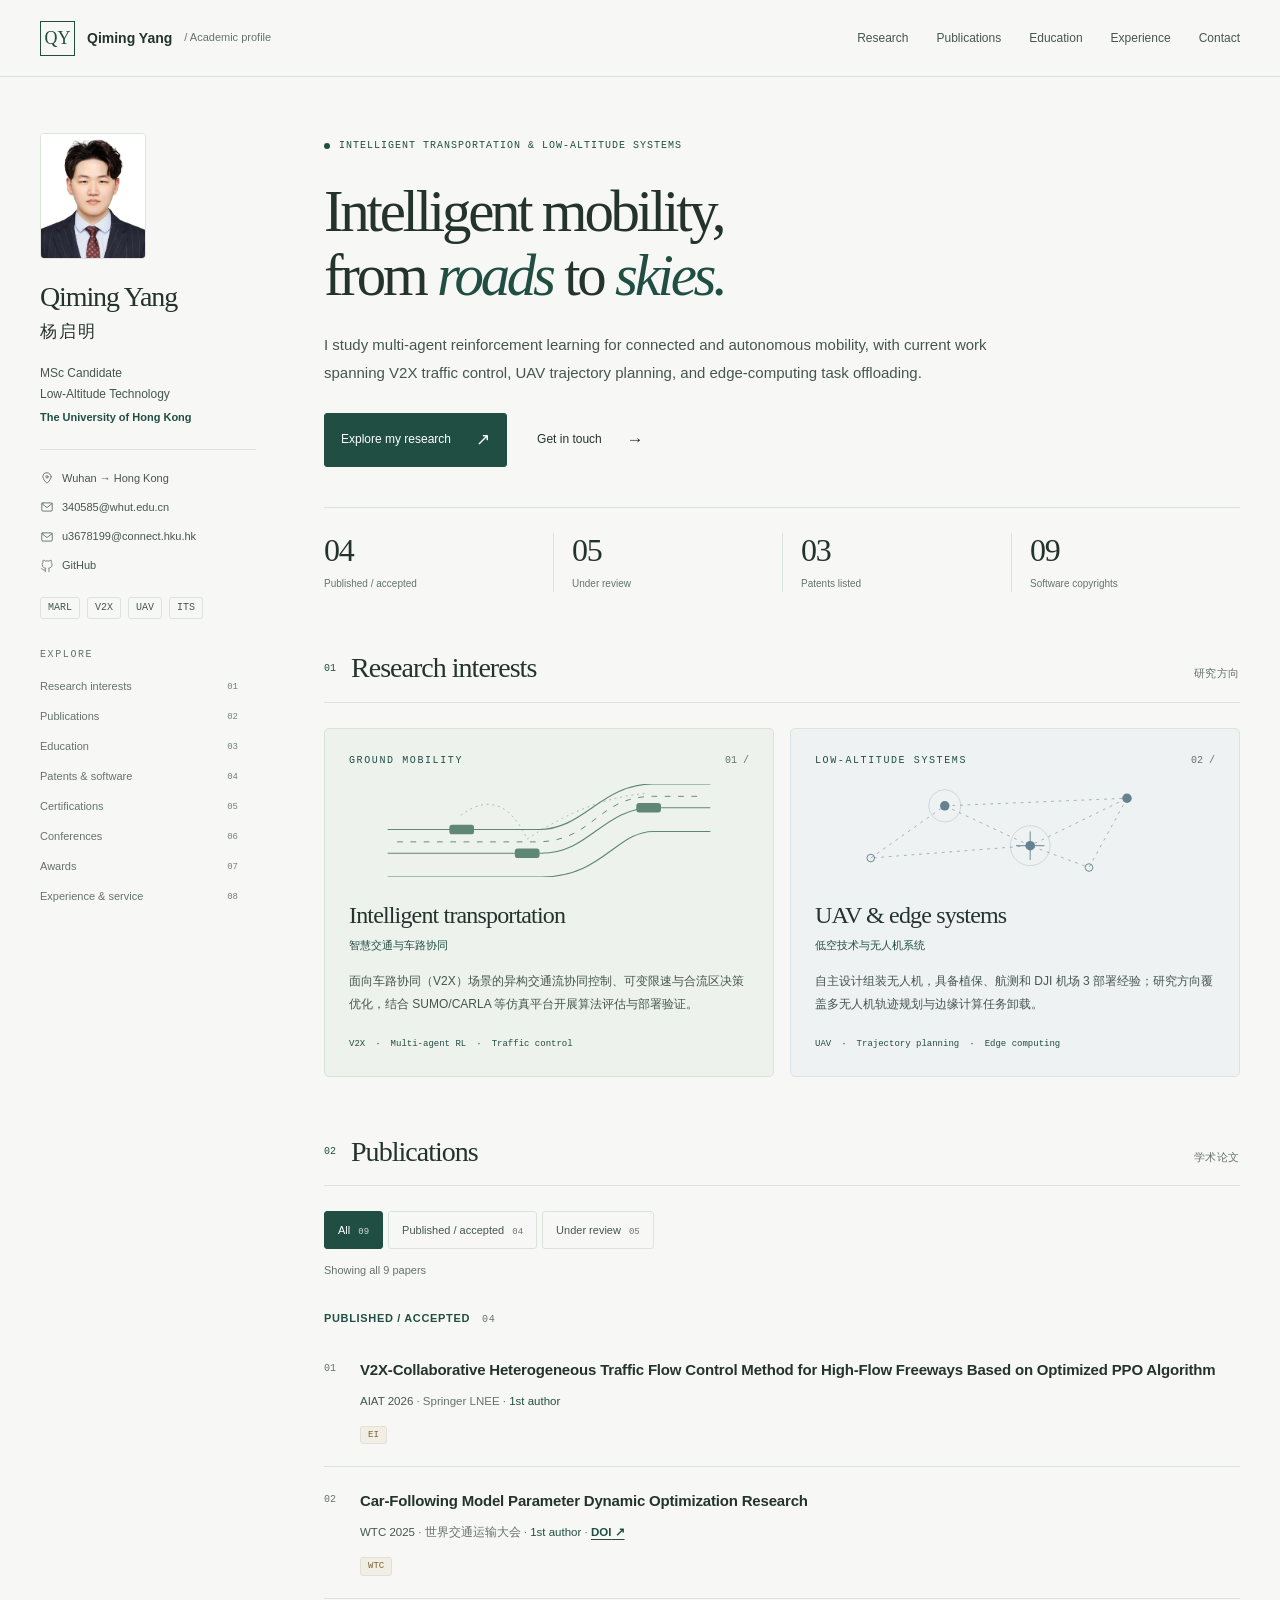
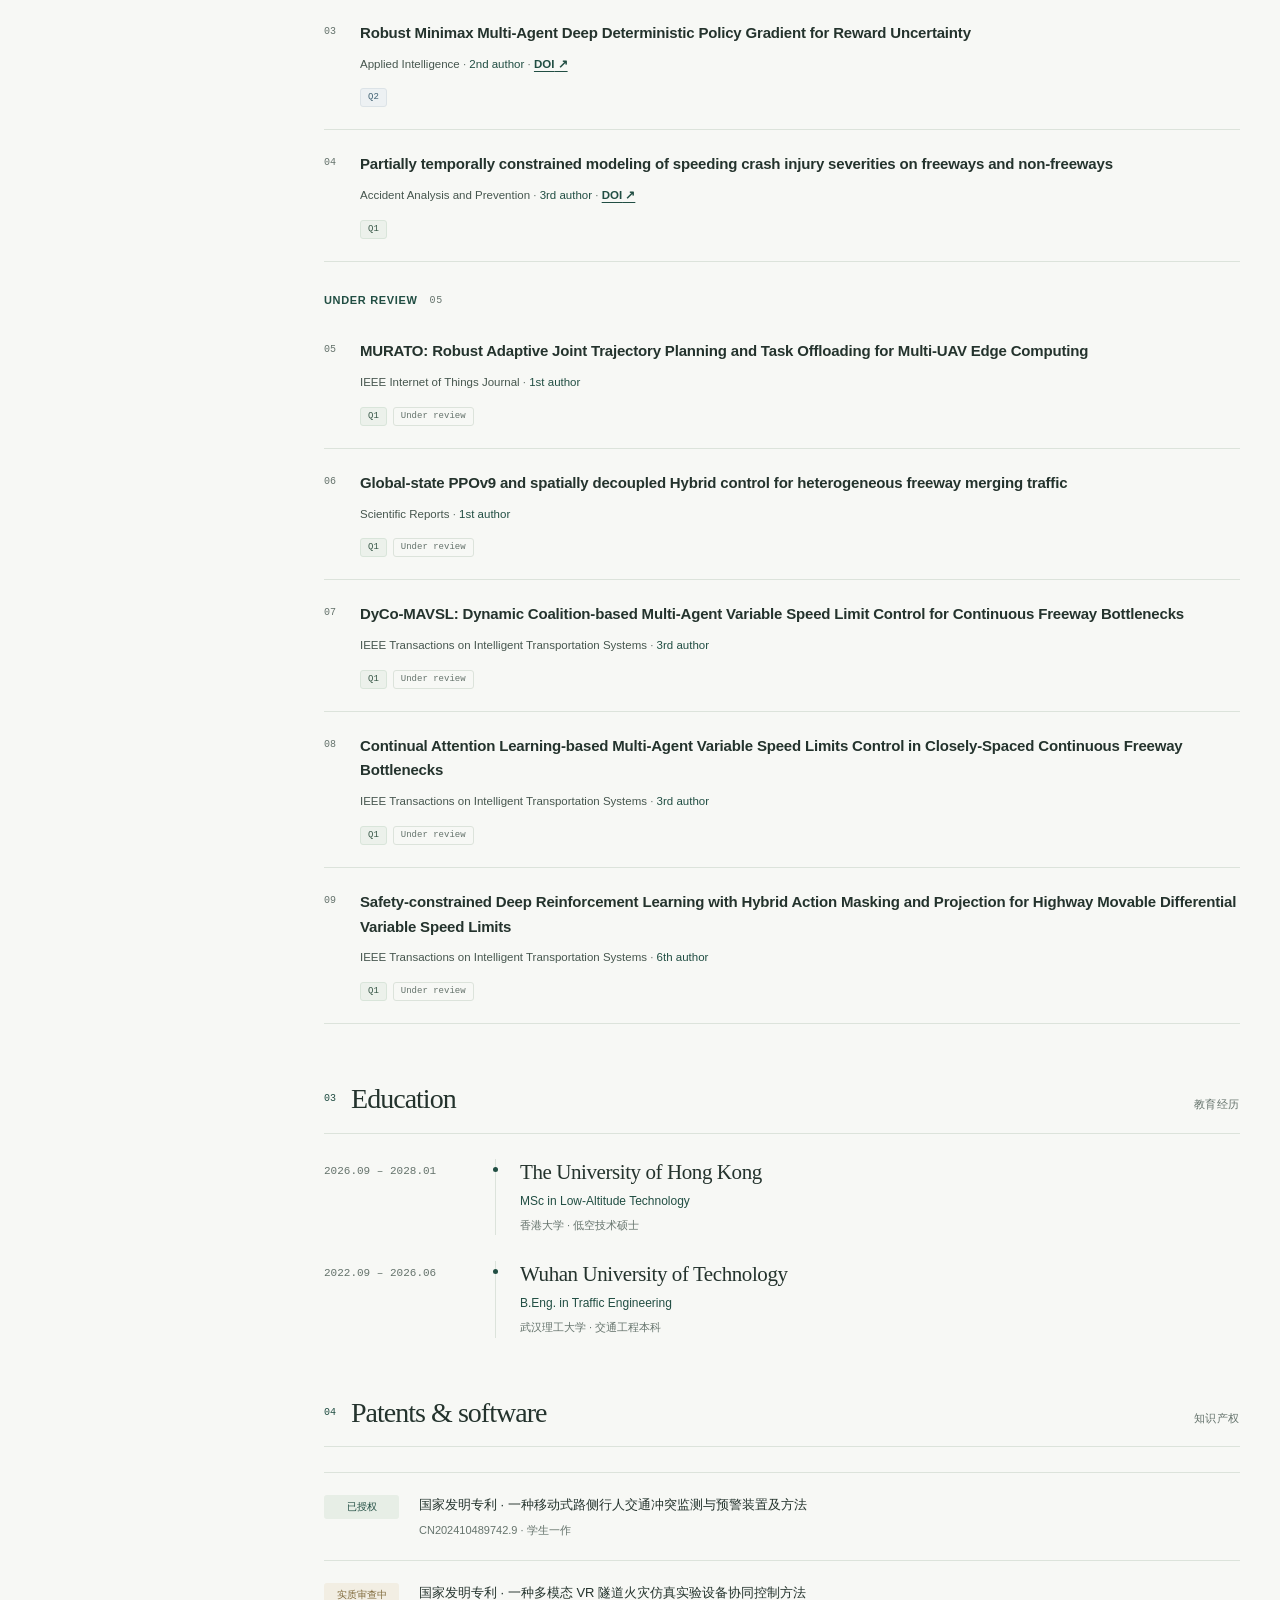
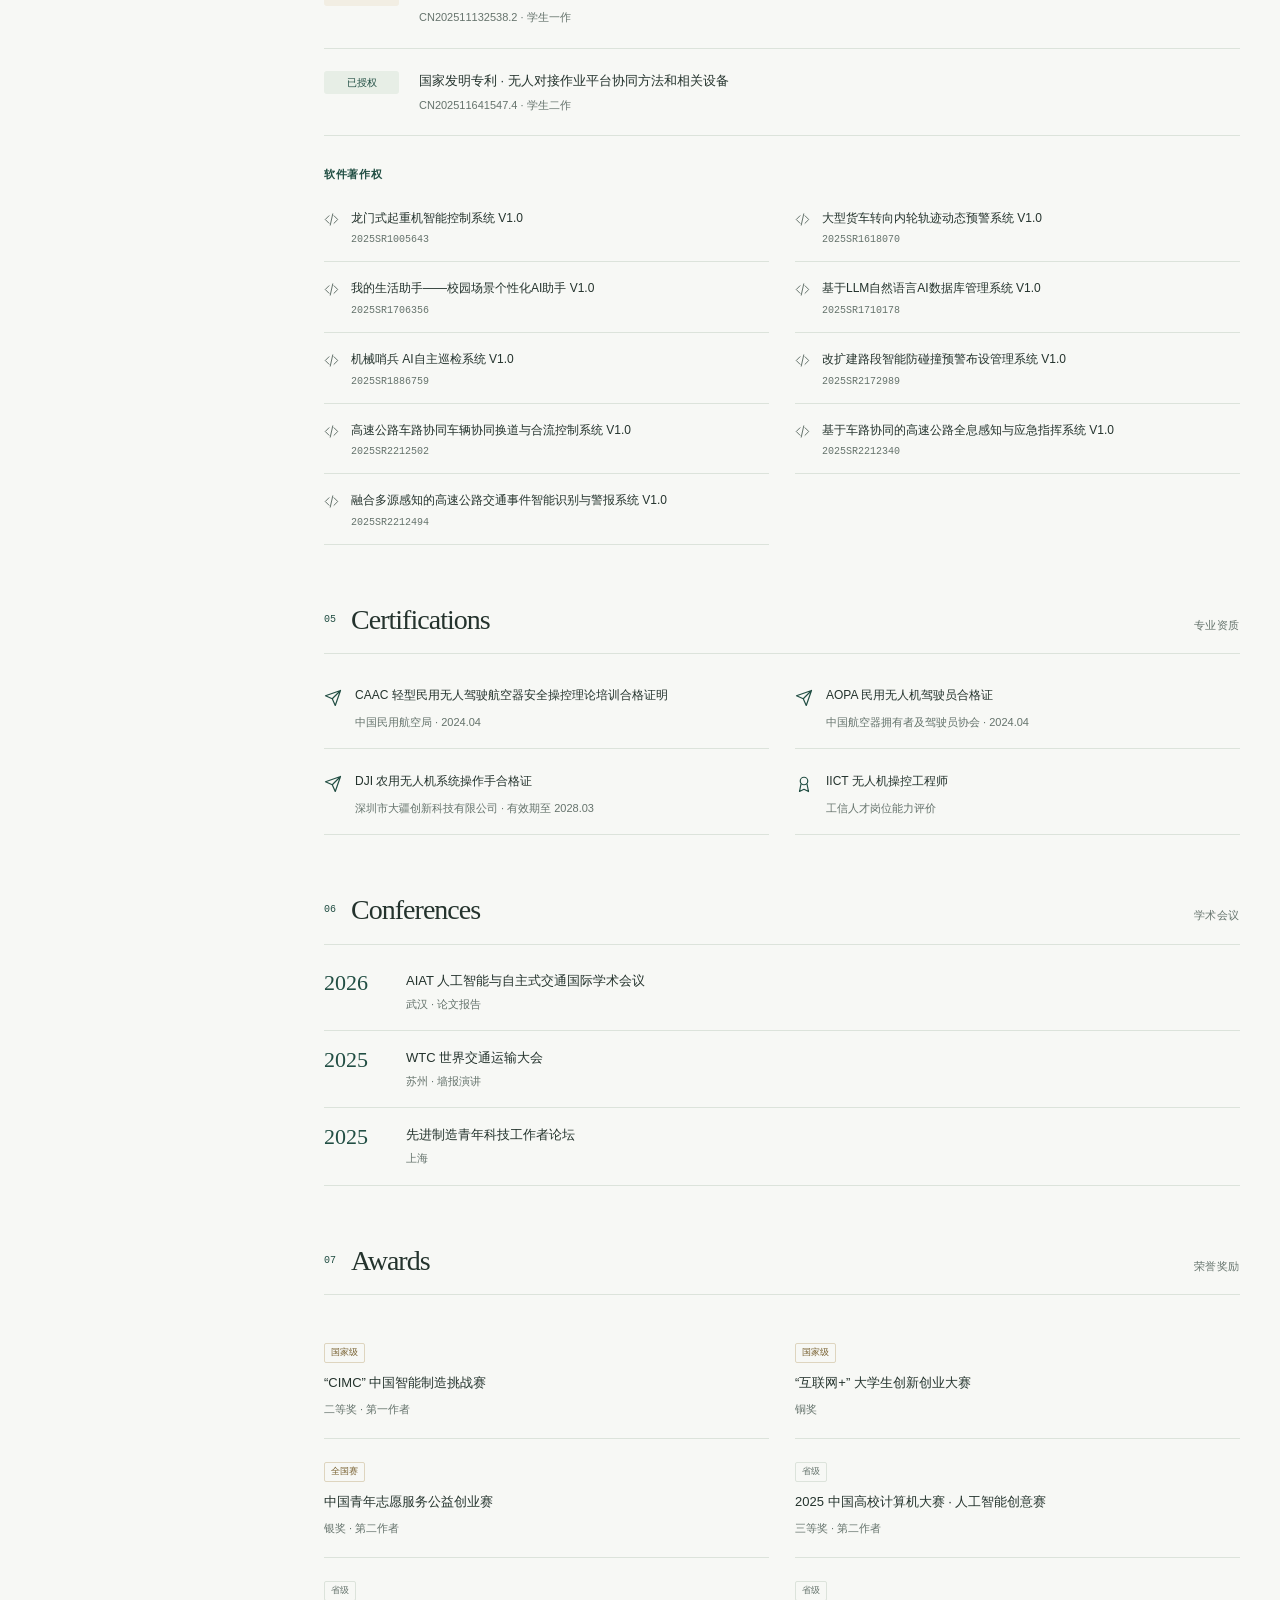
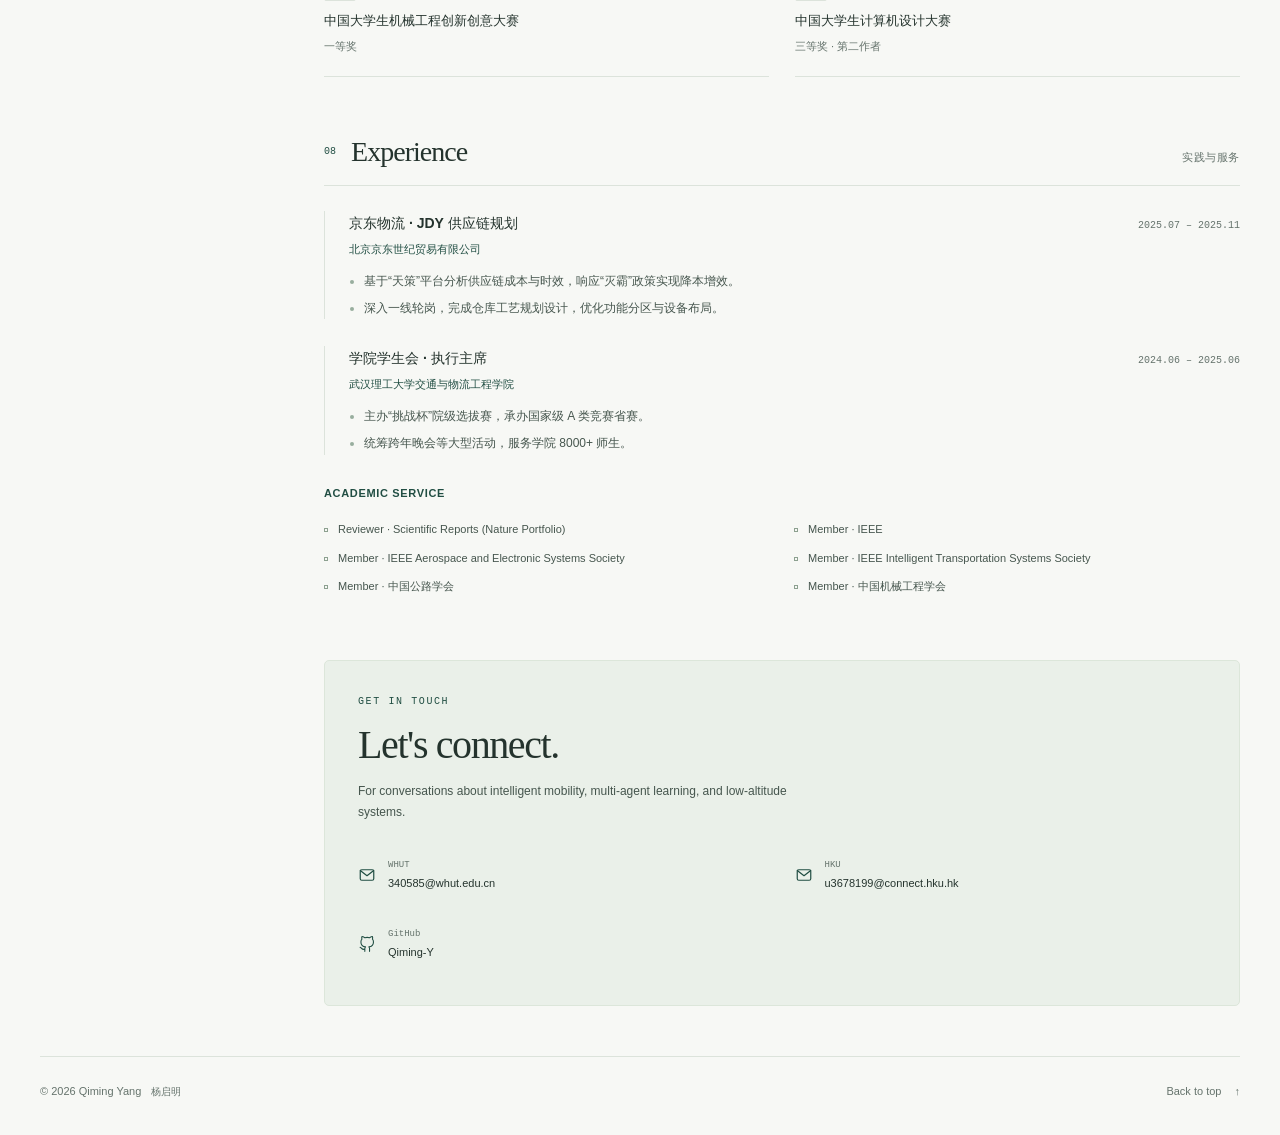
==== commit 5897e84a: "Redesign academic profile with editorial layout and publication filters" ====
--- a/index.html
+++ b/index.html
@@ -1,33 +1,33 @@
 <!DOCTYPE html>
-<html lang="zh-CN">
+<html lang="en">
 <head>
   <meta charset="UTF-8">
   <meta name="viewport" content="width=device-width, initial-scale=1.0">
   <title>杨启明 · Qiming Yang | Intelligent Transportation & Low-Altitude Systems</title>
   <meta name="description" content="Qiming Yang — MSc Candidate at HKU researching intelligent transportation, V2X, multi-agent reinforcement learning, UAVs, and low-altitude systems.">
   <meta name="author" content="Qiming Yang">
-  <meta name="theme-color" content="#182536">
+  <meta name="theme-color" content="#f7f8f5">
+  <meta property="og:title" content="Qiming Yang · Intelligent Mobility Research">
+  <meta property="og:description" content="Research in intelligent transportation, multi-agent learning, and low-altitude systems.">
+  <meta property="og:type" content="website">
+  <meta property="og:url" content="https://qiming-y.github.io/">
   <link rel="canonical" href="https://qiming-y.github.io/">
-  <link rel="stylesheet" href="css/styles.css">
-  <link rel="stylesheet" href="https://cdnjs.cloudflare.com/ajax/libs/font-awesome/6.5.1/css/all.min.css">
+  <link rel="icon" href="assets/favicon.svg" type="image/svg+xml">
+  <link rel="stylesheet" href="css/styles.css?v=20260923">
 </head>
 <body>
   <a class="skip-link" href="#main-content">Skip to content</a>
 
   <header class="nav">
     <div class="nav__inner">
-      <a href="#top" class="nav__logo">Qiming Yang</a>
-      <button class="nav__burger" aria-label="菜单" aria-expanded="false">
+      <a href="#top" class="nav__logo"><span class="nav__monogram" aria-hidden="true">QY</span> Qiming Yang<span class="nav__label"> / Academic profile</span></a>
+      <button class="nav__burger" aria-label="Open navigation" aria-expanded="false" aria-controls="primary-navigation" type="button">
         <span></span><span></span>
       </button>
-      <nav class="nav__menu" aria-label="Primary navigation">
-        <a href="#education" class="nav__link">Education</a>
+      <nav id="primary-navigation" class="nav__menu" aria-label="Primary navigation">
         <a href="#research" class="nav__link">Research</a>
         <a href="#publications" class="nav__link">Publications</a>
-        <a href="#patents" class="nav__link">Patents</a>
-        <a href="#certifications" class="nav__link">Certs</a>
-        <a href="#conferences" class="nav__link">Conferences</a>
-        <a href="#awards" class="nav__link">Awards</a>
+        <a href="#education" class="nav__link">Education</a>
         <a href="#experience" class="nav__link">Experience</a>
         <a href="#contact" class="nav__link">Contact</a>
       </nav>
@@ -37,111 +37,145 @@
   <div class="page" id="top">
     <aside class="sidebar" aria-label="Profile">
       <div class="sidebar__card">
-        <div class="sidebar__avatar"><img src="assets/avatar.jpg" alt="杨启明 / Qiming Yang"></div>
-        <h1 class="sidebar__name">杨启明</h1>
-        <p class="sidebar__name-en">Qiming Yang</p>
-        <p class="sidebar__bio">MSc Candidate · Low-Altitude Technology<br>The University of Hong Kong</p>
+        <div class="sidebar__avatar"><img src="assets/avatar.jpg" alt="Portrait of Qiming Yang" width="120" height="144" fetchpriority="high"></div>
+        <div class="sidebar__identity">
+          <h1 class="sidebar__name">Qiming Yang</h1>
+          <p class="sidebar__name-zh" lang="zh-CN">杨启明</p>
+          <p class="sidebar__bio">MSc Candidate<br>Low-Altitude Technology</p>
+          <p class="sidebar__affiliation">The University of Hong Kong</p>
+        </div>
         <ul class="sidebar__links">
-          <li><i class="fa-solid fa-location-dot" aria-hidden="true"></i><span>Wuhan → Hong Kong</span></li>
-          <li><a href="mailto:340585@whut.edu.cn"><i class="fa-solid fa-envelope" aria-hidden="true"></i><span>340585@whut.edu.cn</span></a></li>
-          <li><a href="mailto:u3678199@connect.hku.hk"><i class="fa-solid fa-envelope" aria-hidden="true"></i><span>u3678199@connect.hku.hk</span></a></li>
-          <li><a href="https://github.com/Qiming-Y" target="_blank" rel="noopener"><i class="fa-brands fa-github" aria-hidden="true"></i><span>GitHub</span></a></li>
+          <li><svg class="icon" viewBox="0 0 24 24" fill="none" stroke="currentColor" stroke-width="1.6" stroke-linecap="round" stroke-linejoin="round" aria-hidden="true"><path d="M19 10c0 5-7 11-7 11S5 15 5 10a7 7 0 1 1 14 0Z"/><circle cx="12" cy="10" r="2"/></svg><span>Wuhan → Hong Kong</span></li>
+          <li><a href="mailto:340585@whut.edu.cn"><svg class="icon" viewBox="0 0 24 24" fill="none" stroke="currentColor" stroke-width="1.6" stroke-linecap="round" stroke-linejoin="round" aria-hidden="true"><rect x="3" y="5" width="18" height="14" rx="2"/><path d="m3 6 9 7 9-7"/></svg><span>340585@whut.edu.cn</span></a></li>
+          <li><a href="mailto:u3678199@connect.hku.hk"><svg class="icon" viewBox="0 0 24 24" fill="none" stroke="currentColor" stroke-width="1.6" stroke-linecap="round" stroke-linejoin="round" aria-hidden="true"><rect x="3" y="5" width="18" height="14" rx="2"/><path d="m3 6 9 7 9-7"/></svg><span>u3678199@connect.hku.hk</span></a></li>
+          <li><a href="https://github.com/Qiming-Y" target="_blank" rel="noopener"><svg class="icon" viewBox="0 0 24 24" fill="none" stroke="currentColor" stroke-width="1.6" stroke-linecap="round" stroke-linejoin="round" aria-hidden="true"><path d="M9 19c-5 1-5-3-7-3m14 6v-4a3.5 3.5 0 0 0-1-2.7c3.3-.4 6.8-1.6 6.8-7.3a5.7 5.7 0 0 0-1.5-4A5.3 5.3 0 0 0 20.2.1S19 0 16 1.8a13.4 13.4 0 0 0-7 0C6 0 4.8.1 4.8.1a5.3 5.3 0 0 0-.1 3.9 5.7 5.7 0 0 0-1.5 4c0 5.7 3.5 6.9 6.8 7.3A3.5 3.5 0 0 0 9 18v4" transform="translate(1 2) scale(.9)"/></svg><span>GitHub</span></a></li>
         </ul>
         <div class="sidebar__tags" aria-label="Research keywords">
           <span class="tag">MARL</span><span class="tag">V2X</span><span class="tag">UAV</span><span class="tag">ITS</span>
         </div>
+        <nav class="sidebar__index" aria-label="All sections">
+          <p class="eyebrow">Explore</p>
+          <a href="#research">Research interests <span aria-hidden="true">01</span></a>
+          <a href="#publications">Publications <span aria-hidden="true">02</span></a>
+          <a href="#education">Education <span aria-hidden="true">03</span></a>
+          <a href="#patents">Patents &amp; software <span aria-hidden="true">04</span></a>
+          <a href="#certifications">Certifications <span aria-hidden="true">05</span></a>
+          <a href="#conferences">Conferences <span aria-hidden="true">06</span></a>
+          <a href="#awards">Awards <span aria-hidden="true">07</span></a>
+          <a href="#experience">Experience &amp; service <span aria-hidden="true">08</span></a>
+        </nav>
       </div>
     </aside>
 
     <main id="main-content" class="content">
       <section class="hero" aria-labelledby="hero-title">
         <div class="hero__content">
-          <p class="hero__eyebrow">Researcher · Intelligent Transportation · Low-Altitude Systems</p>
-          <h2 id="hero-title" class="hero__title">Building safer, smarter mobility systems across roads and skies.</h2>
+          <p class="hero__eyebrow"><span></span> Intelligent transportation &amp; low-altitude systems</p>
+          <h2 id="hero-title" class="hero__title">Intelligent mobility,<br>from <em>roads</em> to <em>skies.</em></h2>
           <p class="hero__lead">I study multi-agent reinforcement learning for connected and autonomous mobility, with current work spanning V2X traffic control, UAV trajectory planning, and edge-computing task offloading.</p>
           <div class="hero__actions">
-            <a class="hero__btn hero__btn--primary" href="#publications"><i class="fa-solid fa-book-open" aria-hidden="true"></i> View publications</a>
-            <a class="hero__btn" href="#contact"><i class="fa-solid fa-paper-plane" aria-hidden="true"></i> Get in touch</a>
+            <a class="hero__btn hero__btn--primary" href="#publications">Explore my research <span aria-hidden="true">↗</span></a>
+            <a class="hero__btn" href="#contact">Get in touch <span aria-hidden="true">→</span></a>
           </div>
           <div class="hero__facts" aria-label="Academic profile at a glance">
-            <div class="hero__fact"><strong>4</strong><span>published / accepted</span></div>
-            <div class="hero__fact"><strong>5</strong><span>under review</span></div>
-            <div class="hero__fact"><strong>3</strong><span>patents listed</span></div>
-            <div class="hero__fact"><strong>9</strong><span>software copyrights</span></div>
-          </div>
+            <div class="hero__fact"><strong>04</strong><span>Published / accepted</span></div>
+            <div class="hero__fact"><strong>05</strong><span>Under review</span></div>
+            <div class="hero__fact"><strong>03</strong><span>Patents listed</span></div>
+            <div class="hero__fact"><strong>09</strong><span>Software copyrights</span></div>
+          </div>
+        </div>
+      </section>
+
+      <section id="research" class="section">
+        <h2 class="section__title"><span class="section__number" aria-hidden="true">01</span>Research interests <span class="section__zh" lang="zh-CN">研究方向</span></h2>
+        <div class="section__body"><div class="research-grid">
+          <article class="r-card r-card--road">
+            <div class="r-card__top"><span class="eyebrow">Ground mobility</span><span aria-hidden="true">01 /</span></div>
+            <svg class="research-art" viewBox="0 0 320 98" fill="none" aria-hidden="true"><path d="M-10 73H152C203 73 217 25 270 25H330M-10 48H149C197 48 215 0 270 0H330M-10 98H152C216 98 231 50 270 50H330" stroke="currentColor" stroke-width="1.2"/><path d="M0 61H146C208 61 210 13 270 13H320" stroke="currentColor" stroke-dasharray="6 8"/><rect x="55" y="43" width="26" height="10" rx="3" fill="currentColor"/><rect x="124" y="68" width="26" height="10" rx="3" fill="currentColor"/><rect x="252" y="20" width="26" height="10" rx="3" fill="currentColor"/><path d="M67 33Q110 1 137 58M137 58Q203 14 263 10" stroke="currentColor" stroke-dasharray="2 4" opacity=".55"/></svg>
+            <h3>Intelligent transportation</h3><p class="r-card__subtitle" lang="zh-CN">智慧交通与车路协同</p>
+            <p lang="zh-CN">面向车路协同（V2X）场景的异构交通流协同控制、可变限速与合流区决策优化，结合 SUMO/CARLA 等仿真平台开展算法评估与部署验证。</p>
+            <div class="r-card__tags"><span>V2X</span><span>Multi-agent RL</span><span>Traffic control</span></div>
+          </article>
+          <article class="r-card r-card--air">
+            <div class="r-card__top"><span class="eyebrow">Low-altitude systems</span><span aria-hidden="true">02 /</span></div>
+            <svg class="research-art" viewBox="0 0 320 98" fill="none" aria-hidden="true"><path d="M8 78L86 23L176 65L278 15M86 23L278 15L238 88L176 65L8 78" stroke="currentColor" stroke-dasharray="3 5" opacity=".6"/><circle cx="86" cy="23" r="17" stroke="currentColor" opacity=".25"/><circle cx="86" cy="23" r="5" fill="currentColor"/><circle cx="176" cy="65" r="5" fill="currentColor"/><circle cx="278" cy="15" r="5" fill="currentColor"/><circle cx="8" cy="78" r="4" stroke="currentColor"/><circle cx="238" cy="88" r="4" stroke="currentColor"/><path d="M161 65H191M176 50V80" stroke="currentColor"/><circle cx="176" cy="65" r="21" stroke="currentColor" opacity=".25"/></svg>
+            <h3>UAV &amp; edge systems</h3><p class="r-card__subtitle" lang="zh-CN">低空技术与无人机系统</p>
+            <p lang="zh-CN">自主设计组装无人机，具备植保、航测和 DJI 机场 3 部署经验；研究方向覆盖多无人机轨迹规划与边缘计算任务卸载。</p>
+            <div class="r-card__tags"><span>UAV</span><span>Trajectory planning</span><span>Edge computing</span></div>
+          </article>
+        </div></div>
+      </section>
+
+      <section id="publications" class="section">
+        <h2 class="section__title"><span class="section__number" aria-hidden="true">02</span>Publications <span class="section__zh" lang="zh-CN">学术论文</span></h2>
+        <div class="section__body">
+          <div class="publication-tools" hidden>
+            <div class="publication-filters" role="group" aria-label="Filter publications">
+              <button type="button" data-filter="all" aria-pressed="true">All <span>09</span></button>
+              <button type="button" data-filter="published" aria-pressed="false">Published / accepted <span>04</span></button>
+              <button type="button" data-filter="review" aria-pressed="false">Under review <span>05</span></button>
+            </div>
+            <p class="publication-count" role="status" aria-live="polite">Showing all 9 papers</p>
+          </div>
+          <h3 class="subhead" data-publication-heading="published">Published / accepted <span class="subhead__count">04</span></h3>
+          <article class="pub" data-status="published"><span class="pub__number" aria-hidden="true">01</span><div class="pub__row"><span class="badge badge--ei">EI</span><div class="pub__content"><h4>V2X-Collaborative Heterogeneous Traffic Flow Control Method for High-Flow Freeways Based on Optimized PPO Algorithm</h4><p class="pub__meta"><strong>AIAT 2026</strong> · Springer LNEE · <em>1st author</em></p></div></div></article>
+          <article class="pub" data-status="published"><span class="pub__number" aria-hidden="true">02</span><div class="pub__row"><span class="badge badge--conf">WTC</span><div class="pub__content"><h4>Car-Following Model Parameter Dynamic Optimization Research</h4><p class="pub__meta"><strong>WTC 2025</strong> · 世界交通运输大会 · <em>1st author</em> · <a href="https://doi.org/10.26914/c.cnkihy.2025.017610" target="_blank" rel="noopener">DOI</a></p></div></div></article>
+          <article class="pub" data-status="published"><span class="pub__number" aria-hidden="true">03</span><div class="pub__row"><span class="badge badge--q2">Q2</span><div class="pub__content"><h4>Robust Minimax Multi-Agent Deep Deterministic Policy Gradient for Reward Uncertainty</h4><p class="pub__meta"><strong>Applied Intelligence</strong> · <em>2nd author</em> · <a href="https://doi.org/10.1007/s10489-026-07255-5" target="_blank" rel="noopener">DOI</a></p></div></div></article>
+          <article class="pub" data-status="published"><span class="pub__number" aria-hidden="true">04</span><div class="pub__row"><span class="badge badge--q1">Q1</span><div class="pub__content"><h4>Partially temporally constrained modeling of speeding crash injury severities on freeways and non-freeways</h4><p class="pub__meta"><strong>Accident Analysis and Prevention</strong> · <em>3rd author</em> · <a href="https://doi.org/10.1016/j.aap.2025.107917" target="_blank" rel="noopener">DOI</a></p></div></div></article>
+          <h3 class="subhead" data-publication-heading="review">Under review <span class="subhead__count">05</span></h3>
+          <article class="pub" data-status="review"><span class="pub__number" aria-hidden="true">05</span><div class="pub__row"><span class="badge badge--q1">Q1</span><span class="badge badge--wip">Under review</span><div class="pub__content"><h4>MURATO: Robust Adaptive Joint Trajectory Planning and Task Offloading for Multi-UAV Edge Computing</h4><p class="pub__meta"><strong>IEEE Internet of Things Journal</strong> · <em>1st author</em></p></div></div></article>
+          <article class="pub" data-status="review"><span class="pub__number" aria-hidden="true">06</span><div class="pub__row"><span class="badge badge--q1">Q1</span><span class="badge badge--wip">Under review</span><div class="pub__content"><h4>Global-state PPOv9 and spatially decoupled Hybrid control for heterogeneous freeway merging traffic</h4><p class="pub__meta"><strong>Scientific Reports</strong> · <em>1st author</em></p></div></div></article>
+          <article class="pub" data-status="review"><span class="pub__number" aria-hidden="true">07</span><div class="pub__row"><span class="badge badge--q1">Q1</span><span class="badge badge--wip">Under review</span><div class="pub__content"><h4>DyCo-MAVSL: Dynamic Coalition-based Multi-Agent Variable Speed Limit Control for Continuous Freeway Bottlenecks</h4><p class="pub__meta"><strong>IEEE Transactions on Intelligent Transportation Systems</strong> · <em>3rd author</em></p></div></div></article>
+          <article class="pub" data-status="review"><span class="pub__number" aria-hidden="true">08</span><div class="pub__row"><span class="badge badge--q1">Q1</span><span class="badge badge--wip">Under review</span><div class="pub__content"><h4>Continual Attention Learning-based Multi-Agent Variable Speed Limits Control in Closely-Spaced Continuous Freeway Bottlenecks</h4><p class="pub__meta"><strong>IEEE Transactions on Intelligent Transportation Systems</strong> · <em>3rd author</em></p></div></div></article>
+          <article class="pub" data-status="review"><span class="pub__number" aria-hidden="true">09</span><div class="pub__row"><span class="badge badge--q1">Q1</span><span class="badge badge--wip">Under review</span><div class="pub__content"><h4>Safety-constrained Deep Reinforcement Learning with Hybrid Action Masking and Projection for Highway Movable Differential Variable Speed Limits</h4><p class="pub__meta"><strong>IEEE Transactions on Intelligent Transportation Systems</strong> · <em>6th author</em></p></div></div></article>
         </div>
       </section>
 
       <section id="education" class="section">
-        <h2 class="section__title">Education</h2>
+        <h2 class="section__title"><span class="section__number" aria-hidden="true">03</span>Education <span class="section__zh" lang="zh-CN">教育经历</span></h2>
         <div class="section__body"><div class="edu">
           <article class="edu__item"><div class="edu__time">2026.09 – 2028.01</div><div class="edu__info"><h3>The University of Hong Kong</h3><p class="edu__degree">MSc in Low-Altitude Technology</p><p class="edu__zh">香港大学 · 低空技术硕士</p></div></article>
           <article class="edu__item"><div class="edu__time">2022.09 – 2026.06</div><div class="edu__info"><h3>Wuhan University of Technology</h3><p class="edu__degree">B.Eng. in Traffic Engineering</p><p class="edu__zh">武汉理工大学 · 交通工程本科</p></div></article>
         </div></div>
       </section>
 
-      <section id="research" class="section">
-        <h2 class="section__title">Research Interests</h2>
-        <div class="section__body"><div class="research-grid">
-          <article class="r-card"><div class="r-card__icon"><i class="fa-solid fa-car-side" aria-hidden="true"></i></div><h3>智慧交通 · Intelligent Transportation</h3><p>面向车路协同（V2X）场景的异构交通流协同控制、可变限速与合流区决策优化，结合 SUMO/CARLA 等仿真平台开展算法评估与部署验证。</p></article>
-          <article class="r-card"><div class="r-card__icon"><i class="fa-solid fa-helicopter-symbol" aria-hidden="true"></i></div><h3>低空技术 · UAV Systems</h3><p>自主设计组装无人机，具备植保、航测和 DJI 机场 3 部署经验；研究方向覆盖多无人机轨迹规划与边缘计算任务卸载。</p></article>
-        </div></div>
-      </section>
-
-      <section id="publications" class="section">
-        <h2 class="section__title">Publications</h2>
-        <div class="section__body">
-          <h3 class="subhead">Published / Accepted</h3>
-          <article class="pub"><div class="pub__row"><span class="badge badge--ei">EI</span><div class="pub__content"><h4>V2X-Collaborative Heterogeneous Traffic Flow Control Method for High-Flow Freeways Based on Optimized PPO Algorithm</h4><p class="pub__meta"><strong>AIAT 2026</strong> · Springer LNEE · <em>1st author</em></p></div></div></article>
-          <article class="pub"><div class="pub__row"><span class="badge badge--conf">WTC</span><div class="pub__content"><h4>Car-Following Model Parameter Dynamic Optimization Research</h4><p class="pub__meta"><strong>WTC 2025</strong> · 世界交通运输大会 · <em>1st author</em> · <a href="https://doi.org/10.26914/c.cnkihy.2025.017610" target="_blank" rel="noopener">DOI</a></p></div></div></article>
-          <article class="pub"><div class="pub__row"><span class="badge badge--q2">Q2</span><div class="pub__content"><h4>Robust Minimax Multi-Agent Deep Deterministic Policy Gradient for Reward Uncertainty</h4><p class="pub__meta"><strong>Applied Intelligence</strong> · <em>2nd author</em> · <a href="https://doi.org/10.1007/s10489-026-07255-5" target="_blank" rel="noopener">DOI</a></p></div></div></article>
-          <article class="pub"><div class="pub__row"><span class="badge badge--q1">Q1</span><div class="pub__content"><h4>Partially temporally constrained modeling of speeding crash injury severities on freeways and non-freeways</h4><p class="pub__meta"><strong>Accident Analysis and Prevention</strong> · <em>3rd author</em> · <a href="https://doi.org/10.1016/j.aap.2025.107917" target="_blank" rel="noopener">DOI</a></p></div></div></article>
-          <h3 class="subhead">Under Review</h3>
-          <article class="pub"><div class="pub__row"><span class="badge badge--q1">Q1</span><span class="badge badge--wip">Review</span><div class="pub__content"><h4>MURATO: Robust Adaptive Joint Trajectory Planning and Task Offloading for Multi-UAV Edge Computing</h4><p class="pub__meta"><strong>IEEE Internet of Things Journal</strong> · <em>1st author</em></p></div></div></article>
-          <article class="pub"><div class="pub__row"><span class="badge badge--q1">Q1</span><span class="badge badge--wip">Review</span><div class="pub__content"><h4>Global-state PPOv9 and spatially decoupled Hybrid control for heterogeneous freeway merging traffic</h4><p class="pub__meta"><strong>Scientific Reports</strong> · <em>1st author</em></p></div></div></article>
-          <article class="pub"><div class="pub__row"><span class="badge badge--q1">Q1</span><span class="badge badge--wip">Review</span><div class="pub__content"><h4>DyCo-MAVSL: Dynamic Coalition-based Multi-Agent Variable Speed Limit Control for Continuous Freeway Bottlenecks</h4><p class="pub__meta"><strong>IEEE Transactions on Intelligent Transportation Systems</strong> · <em>3rd author</em></p></div></div></article>
-          <article class="pub"><div class="pub__row"><span class="badge badge--q1">Q1</span><span class="badge badge--wip">Review</span><div class="pub__content"><h4>Continual Attention Learning-based Multi-Agent Variable Speed Limits Control in Closely-Spaced Continuous Freeway Bottlenecks</h4><p class="pub__meta"><strong>IEEE Transactions on Intelligent Transportation Systems</strong> · <em>3rd author</em></p></div></div></article>
-          <article class="pub"><div class="pub__row"><span class="badge badge--q1">Q1</span><span class="badge badge--wip">Review</span><div class="pub__content"><h4>Safety-constrained Deep Reinforcement Learning with Hybrid Action Masking and Projection for Highway Movable Differential Variable Speed Limits</h4><p class="pub__meta"><strong>IEEE Transactions on Intelligent Transportation Systems</strong> · <em>6th author</em></p></div></div></article>
-        </div>
-      </section>
-
       <section id="patents" class="section">
-        <h2 class="section__title">Patents & Copyrights</h2>
+        <h2 class="section__title"><span class="section__number" aria-hidden="true">04</span>Patents &amp; software <span class="section__zh" lang="zh-CN">知识产权</span></h2>
         <div class="section__body">
           <div class="patent-list">
-            <div class="patent patent--granted"><span class="patent__tag">已授权</span><div><h4>国家发明专利 · 一种移动式路侧行人交通冲突监测与预警装置及方法</h4><p>CN202410489742.9 · 学生一作</p></div></div>
-            <div class="patent"><span class="patent__tag">实质审查中</span><div><h4>国家发明专利 · 一种多模态 VR 隧道火灾仿真实验设备协同控制方法</h4><p>CN202511132538.2 · 学生一作</p></div></div>
-            <div class="patent patent--granted"><span class="patent__tag">已授权</span><div><h4>国家发明专利 · 无人对接作业平台协同方法和相关设备</h4><p>CN202511641547.4 · 学生二作</p></div></div>
+            <div class="patent patent--granted"><span class="patent__tag">已授权</span><div><h4>国家发明专利 · 一种移动式路侧行人交通冲突监测与预警装置及方法</h4><p lang="zh-CN">CN202410489742.9 · 学生一作</p></div></div>
+            <div class="patent"><span class="patent__tag">实质审查中</span><div><h4>国家发明专利 · 一种多模态 VR 隧道火灾仿真实验设备协同控制方法</h4><p lang="zh-CN">CN202511132538.2 · 学生一作</p></div></div>
+            <div class="patent patent--granted"><span class="patent__tag">已授权</span><div><h4>国家发明专利 · 无人对接作业平台协同方法和相关设备</h4><p lang="zh-CN">CN202511641547.4 · 学生二作</p></div></div>
           </div>
           <h3 class="subhead">软件著作权</h3>
           <div class="soft-list">
-            <div class="soft"><i class="fa-solid fa-code" aria-hidden="true"></i><div><strong>龙门式起重机智能控制系统 V1.0</strong><span>2025SR1005643</span></div></div>
-            <div class="soft"><i class="fa-solid fa-code" aria-hidden="true"></i><div><strong>大型货车转向内轮轨迹动态预警系统 V1.0</strong><span>2025SR1618070</span></div></div>
-            <div class="soft"><i class="fa-solid fa-code" aria-hidden="true"></i><div><strong>我的生活助手——校园场景个性化AI助手 V1.0</strong><span>2025SR1706356</span></div></div>
-            <div class="soft"><i class="fa-solid fa-code" aria-hidden="true"></i><div><strong>基于LLM自然语言AI数据库管理系统 V1.0</strong><span>2025SR1710178</span></div></div>
-            <div class="soft"><i class="fa-solid fa-code" aria-hidden="true"></i><div><strong>机械哨兵 AI自主巡检系统 V1.0</strong><span>2025SR1886759</span></div></div>
-            <div class="soft"><i class="fa-solid fa-code" aria-hidden="true"></i><div><strong>改扩建路段智能防碰撞预警布设管理系统 V1.0</strong><span>2025SR2172989</span></div></div>
-            <div class="soft"><i class="fa-solid fa-code" aria-hidden="true"></i><div><strong>高速公路车路协同车辆协同换道与合流控制系统 V1.0</strong><span>2025SR2212502</span></div></div>
-            <div class="soft"><i class="fa-solid fa-code" aria-hidden="true"></i><div><strong>基于车路协同的高速公路全息感知与应急指挥系统 V1.0</strong><span>2025SR2212340</span></div></div>
-            <div class="soft"><i class="fa-solid fa-code" aria-hidden="true"></i><div><strong>融合多源感知的高速公路交通事件智能识别与警报系统 V1.0</strong><span>2025SR2212494</span></div></div>
-          </div>
-        </div>
-      </section>
-
-      <section id="certifications" class="section"><h2 class="section__title">Certifications</h2><div class="section__body"><div class="cert-grid">
-        <article class="cert-card"><div class="cert-card__icon"><i class="fa-solid fa-plane-up" aria-hidden="true"></i></div><div><h4>CAAC 轻型民用无人驾驶航空器安全操控理论培训合格证明</h4><p>中国民用航空局 · 2024.04</p></div></article>
-        <article class="cert-card"><div class="cert-card__icon"><i class="fa-solid fa-helicopter-symbol" aria-hidden="true"></i></div><div><h4>AOPA 民用无人机驾驶员合格证</h4><p>中国航空器拥有者及驾驶员协会 · 2024.04</p></div></article>
-        <article class="cert-card"><div class="cert-card__icon"><i class="fa-solid fa-plane" aria-hidden="true"></i></div><div><h4>DJI 农用无人机系统操作手合格证</h4><p>深圳市大疆创新科技有限公司 · 有效期至 2028.03</p></div></article>
-        <article class="cert-card"><div class="cert-card__icon"><i class="fa-solid fa-certificate" aria-hidden="true"></i></div><div><h4>IICT 无人机操控工程师</h4><p>工信人才岗位能力评价</p></div></article>
-      </div></div></section>
-
-      <section id="conferences" class="section"><h2 class="section__title">Conferences</h2><div class="section__body"><div class="conf-list">
-        <div class="conf"><span class="conf__year">2026</span><div class="conf__info"><h4>AIAT 人工智能与自主式交通国际学术会议</h4><p>武汉 · 论文报告</p></div></div>
-        <div class="conf"><span class="conf__year">2025</span><div class="conf__info"><h4>WTC 世界交通运输大会</h4><p>苏州 · 墙报演讲</p></div></div>
-        <div class="conf"><span class="conf__year">2025</span><div class="conf__info"><h4>先进制造青年科技工作者论坛</h4><p>上海</p></div></div>
-      </div></div></section>
-
-      <section id="awards" class="section"><h2 class="section__title">Awards</h2><div class="section__body"><div class="awards">
+            <div class="soft"><svg class="icon" viewBox="0 0 24 24" fill="none" stroke="currentColor" stroke-width="1.6" stroke-linecap="round" stroke-linejoin="round" aria-hidden="true"><path d="m8 6-6 6 6 6m8-12 6 6-6 6M14 3l-4 18"/></svg><div><strong>龙门式起重机智能控制系统 V1.0</strong><span>2025SR1005643</span></div></div>
+            <div class="soft"><svg class="icon" viewBox="0 0 24 24" fill="none" stroke="currentColor" stroke-width="1.6" stroke-linecap="round" stroke-linejoin="round" aria-hidden="true"><path d="m8 6-6 6 6 6m8-12 6 6-6 6M14 3l-4 18"/></svg><div><strong>大型货车转向内轮轨迹动态预警系统 V1.0</strong><span>2025SR1618070</span></div></div>
+            <div class="soft"><svg class="icon" viewBox="0 0 24 24" fill="none" stroke="currentColor" stroke-width="1.6" stroke-linecap="round" stroke-linejoin="round" aria-hidden="true"><path d="m8 6-6 6 6 6m8-12 6 6-6 6M14 3l-4 18"/></svg><div><strong>我的生活助手——校园场景个性化AI助手 V1.0</strong><span>2025SR1706356</span></div></div>
+            <div class="soft"><svg class="icon" viewBox="0 0 24 24" fill="none" stroke="currentColor" stroke-width="1.6" stroke-linecap="round" stroke-linejoin="round" aria-hidden="true"><path d="m8 6-6 6 6 6m8-12 6 6-6 6M14 3l-4 18"/></svg><div><strong>基于LLM自然语言AI数据库管理系统 V1.0</strong><span>2025SR1710178</span></div></div>
+            <div class="soft"><svg class="icon" viewBox="0 0 24 24" fill="none" stroke="currentColor" stroke-width="1.6" stroke-linecap="round" stroke-linejoin="round" aria-hidden="true"><path d="m8 6-6 6 6 6m8-12 6 6-6 6M14 3l-4 18"/></svg><div><strong>机械哨兵 AI自主巡检系统 V1.0</strong><span>2025SR1886759</span></div></div>
+            <div class="soft"><svg class="icon" viewBox="0 0 24 24" fill="none" stroke="currentColor" stroke-width="1.6" stroke-linecap="round" stroke-linejoin="round" aria-hidden="true"><path d="m8 6-6 6 6 6m8-12 6 6-6 6M14 3l-4 18"/></svg><div><strong>改扩建路段智能防碰撞预警布设管理系统 V1.0</strong><span>2025SR2172989</span></div></div>
+            <div class="soft"><svg class="icon" viewBox="0 0 24 24" fill="none" stroke="currentColor" stroke-width="1.6" stroke-linecap="round" stroke-linejoin="round" aria-hidden="true"><path d="m8 6-6 6 6 6m8-12 6 6-6 6M14 3l-4 18"/></svg><div><strong>高速公路车路协同车辆协同换道与合流控制系统 V1.0</strong><span>2025SR2212502</span></div></div>
+            <div class="soft"><svg class="icon" viewBox="0 0 24 24" fill="none" stroke="currentColor" stroke-width="1.6" stroke-linecap="round" stroke-linejoin="round" aria-hidden="true"><path d="m8 6-6 6 6 6m8-12 6 6-6 6M14 3l-4 18"/></svg><div><strong>基于车路协同的高速公路全息感知与应急指挥系统 V1.0</strong><span>2025SR2212340</span></div></div>
+            <div class="soft"><svg class="icon" viewBox="0 0 24 24" fill="none" stroke="currentColor" stroke-width="1.6" stroke-linecap="round" stroke-linejoin="round" aria-hidden="true"><path d="m8 6-6 6 6 6m8-12 6 6-6 6M14 3l-4 18"/></svg><div><strong>融合多源感知的高速公路交通事件智能识别与警报系统 V1.0</strong><span>2025SR2212494</span></div></div>
+          </div>
+        </div>
+      </section>
+
+      <section id="certifications" class="section"><h2 class="section__title"><span class="section__number" aria-hidden="true">05</span>Certifications <span class="section__zh" lang="zh-CN">专业资质</span></h2><div class="section__body"><div class="cert-grid">
+        <article class="cert-card"><div class="cert-card__icon"><svg class="icon" viewBox="0 0 24 24" fill="none" stroke="currentColor" stroke-width="1.6" stroke-linecap="round" stroke-linejoin="round" aria-hidden="true"><path d="m22 2-7 20-4-9-9-4 20-7Z M22 2 11 13"/></svg></div><div><h4>CAAC 轻型民用无人驾驶航空器安全操控理论培训合格证明</h4><p lang="zh-CN">中国民用航空局 · 2024.04</p></div></article>
+        <article class="cert-card"><div class="cert-card__icon"><svg class="icon" viewBox="0 0 24 24" fill="none" stroke="currentColor" stroke-width="1.6" stroke-linecap="round" stroke-linejoin="round" aria-hidden="true"><path d="m22 2-7 20-4-9-9-4 20-7Z M22 2 11 13"/></svg></div><div><h4>AOPA 民用无人机驾驶员合格证</h4><p lang="zh-CN">中国航空器拥有者及驾驶员协会 · 2024.04</p></div></article>
+        <article class="cert-card"><div class="cert-card__icon"><svg class="icon" viewBox="0 0 24 24" fill="none" stroke="currentColor" stroke-width="1.6" stroke-linecap="round" stroke-linejoin="round" aria-hidden="true"><path d="m22 2-7 20-4-9-9-4 20-7Z M22 2 11 13"/></svg></div><div><h4>DJI 农用无人机系统操作手合格证</h4><p lang="zh-CN">深圳市大疆创新科技有限公司 · 有效期至 2028.03</p></div></article>
+        <article class="cert-card"><div class="cert-card__icon"><svg class="icon" viewBox="0 0 24 24" fill="none" stroke="currentColor" stroke-width="1.6" stroke-linecap="round" stroke-linejoin="round" aria-hidden="true"><circle cx="12" cy="8" r="5"/><path d="m8 12-2 10 6-3 6 3-2-10"/></svg></div><div><h4>IICT 无人机操控工程师</h4><p lang="zh-CN">工信人才岗位能力评价</p></div></article>
+      </div></div></section>
+
+      <section id="conferences" class="section"><h2 class="section__title"><span class="section__number" aria-hidden="true">06</span>Conferences <span class="section__zh" lang="zh-CN">学术会议</span></h2><div class="section__body"><div class="conf-list">
+        <div class="conf"><span class="conf__year">2026</span><div class="conf__info"><h4>AIAT 人工智能与自主式交通国际学术会议</h4><p lang="zh-CN">武汉 · 论文报告</p></div></div>
+        <div class="conf"><span class="conf__year">2025</span><div class="conf__info"><h4>WTC 世界交通运输大会</h4><p lang="zh-CN">苏州 · 墙报演讲</p></div></div>
+        <div class="conf"><span class="conf__year">2025</span><div class="conf__info"><h4>先进制造青年科技工作者论坛</h4><p lang="zh-CN">上海</p></div></div>
+      </div></div></section>
+
+      <section id="awards" class="section"><h2 class="section__title"><span class="section__number" aria-hidden="true">07</span>Awards <span class="section__zh" lang="zh-CN">荣誉奖励</span></h2><div class="section__body"><div class="awards">
         <div class="award"><span class="award__level award__level--n">国家级</span><div class="award__body"><strong>“CIMC” 中国智能制造挑战赛</strong><span>二等奖 · 第一作者</span></div></div>
         <div class="award"><span class="award__level award__level--n">国家级</span><div class="award__body"><strong>“互联网+” 大学生创新创业大赛</strong><span>铜奖</span></div></div>
         <div class="award"><span class="award__level award__level--n">全国赛</span><div class="award__body"><strong>中国青年志愿服务公益创业赛</strong><span>银奖 · 第二作者</span></div></div>
@@ -150,20 +184,20 @@
         <div class="award"><span class="award__level award__level--p">省级</span><div class="award__body"><strong>中国大学生计算机设计大赛</strong><span>三等奖 · 第二作者</span></div></div>
       </div></div></section>
 
-      <section id="experience" class="section"><h2 class="section__title">Experience</h2><div class="section__body"><div class="exp">
+      <section id="experience" class="section"><h2 class="section__title"><span class="section__number" aria-hidden="true">08</span>Experience <span class="section__zh" lang="zh-CN">实践与服务</span></h2><div class="section__body"><div class="exp">
         <article class="exp__card"><div class="exp__top"><h3>京东物流 · JDY 供应链规划</h3><span class="exp__time">2025.07 – 2025.11</span></div><p class="exp__org">北京京东世纪贸易有限公司</p><ul><li>基于“天策”平台分析供应链成本与时效，响应“灭霸”政策实现降本增效。</li><li>深入一线轮岗，完成仓库工艺规划设计，优化功能分区与设备布局。</li></ul></article>
         <article class="exp__card"><div class="exp__top"><h3>学院学生会 · 执行主席</h3><span class="exp__time">2024.06 – 2025.06</span></div><p class="exp__org">武汉理工大学交通与物流工程学院</p><ul><li>主办“挑战杯”院级选拔赛，承办国家级 A 类竞赛省赛。</li><li>统筹跨年晚会等大型活动，服务学院 8000+ 师生。</li></ul></article>
       </div><h3 class="subhead">Academic Service</h3><ul class="service"><li>Reviewer · <em>Scientific Reports</em> (Nature Portfolio)</li><li>Member · IEEE</li><li>Member · IEEE Aerospace and Electronic Systems Society</li><li>Member · IEEE Intelligent Transportation Systems Society</li><li>Member · 中国公路学会</li><li>Member · 中国机械工程学会</li></ul></div></section>
 
-      <section id="contact" class="section"><h2 class="section__title">Contact</h2><div class="section__body"><div class="contact-grid">
-        <a href="mailto:340585@whut.edu.cn" class="c-card"><i class="fa-solid fa-envelope" aria-hidden="true"></i><span class="c-card__label">WHUT</span><strong>340585@whut.edu.cn</strong></a>
-        <a href="mailto:u3678199@connect.hku.hk" class="c-card"><i class="fa-solid fa-envelope" aria-hidden="true"></i><span class="c-card__label">HKU</span><strong>u3678199@connect.hku.hk</strong></a>
-        <a href="https://github.com/Qiming-Y" target="_blank" rel="noopener" class="c-card"><i class="fa-brands fa-github" aria-hidden="true"></i><span class="c-card__label">GitHub</span><strong>Qiming-Y</strong></a>
+      <section id="contact" class="section section--contact"><p class="eyebrow">Get in touch</p><h2 class="section__title">Let's connect.</h2><p class="contact-intro">For conversations about intelligent mobility, multi-agent learning, and low-altitude systems.</p><div class="section__body"><div class="contact-grid">
+        <a href="mailto:340585@whut.edu.cn" class="c-card"><svg class="icon" viewBox="0 0 24 24" fill="none" stroke="currentColor" stroke-width="1.6" stroke-linecap="round" stroke-linejoin="round" aria-hidden="true"><rect x="3" y="5" width="18" height="14" rx="2"/><path d="m3 6 9 7 9-7"/></svg><span class="c-card__label">WHUT</span><strong>340585@whut.edu.cn</strong></a>
+        <a href="mailto:u3678199@connect.hku.hk" class="c-card"><svg class="icon" viewBox="0 0 24 24" fill="none" stroke="currentColor" stroke-width="1.6" stroke-linecap="round" stroke-linejoin="round" aria-hidden="true"><rect x="3" y="5" width="18" height="14" rx="2"/><path d="m3 6 9 7 9-7"/></svg><span class="c-card__label">HKU</span><strong>u3678199@connect.hku.hk</strong></a>
+        <a href="https://github.com/Qiming-Y" target="_blank" rel="noopener" class="c-card"><svg class="icon" viewBox="0 0 24 24" fill="none" stroke="currentColor" stroke-width="1.6" stroke-linecap="round" stroke-linejoin="round" aria-hidden="true"><path d="M9 19c-5 1-5-3-7-3m14 6v-4a3.5 3.5 0 0 0-1-2.7c3.3-.4 6.8-1.6 6.8-7.3a5.7 5.7 0 0 0-1.5-4A5.3 5.3 0 0 0 20.2.1S19 0 16 1.8a13.4 13.4 0 0 0-7 0C6 0 4.8.1 4.8.1a5.3 5.3 0 0 0-.1 3.9 5.7 5.7 0 0 0-1.5 4c0 5.7 3.5 6.9 6.8 7.3A3.5 3.5 0 0 0 9 18v4" transform="translate(1 2) scale(.9)"/></svg><span class="c-card__label">GitHub</span><strong>Qiming-Y</strong></a>
       </div></div></section>
     </main>
   </div>
 
-  <footer class="footer"><p>© 2026 杨启明 · Qiming Yang</p></footer>
-  <script src="js/main.js"></script>
+  <footer class="footer"><p>© 2026 Qiming Yang <span lang="zh-CN">杨启明</span></p><a href="#top">Back to top <span aria-hidden="true">↑</span></a></footer>
+  <script src="js/main.js?v=20260923" defer></script>
 </body>
 </html>
--- a/css/styles.css
+++ b/css/styles.css
@@ -1,228 +1,296 @@
-/* Qiming Yang — Academic Homepage */
-
+/* Qiming Yang — editorial academic profile */
 :root {
-  --ink: #182536;
-  --ink-soft: #33465a;
-  --paper: #f6f8f8;
-  --paper-card: #ffffff;
-  --accent: #1f6078;
-  --accent-light: #3b8aa5;
-  --highlight: #b85c38;
-  --haze: #6d7d8d;
-  --rule: #d7e0e3;
-  --rule-light: #e8eef0;
-  --q1: #176a4b;
-  --q2: #286889;
-  --ei: #8b5e1a;
-  --granted: #176a4b;
-  --font-display: Georgia, 'Times New Roman', 'Songti SC', serif;
-  --font-body: 'Segoe UI', 'PingFang SC', 'Microsoft YaHei', system-ui, sans-serif;
-  --font-mono: 'SF Mono', 'Cascadia Code', Consolas, monospace;
-  --max-w: 1180px;
-  --sidebar-w: 292px;
-  --header-h: 58px;
-}
-
-*, *::before, *::after { box-sizing: border-box; margin: 0; padding: 0; }
-html { scroll-behavior: smooth; scroll-padding-top: calc(var(--header-h) + 18px); }
-body {
-  color: var(--ink);
-  background: radial-gradient(circle at 10% 0%, rgba(31,96,120,.08), transparent 30rem), linear-gradient(180deg, #fbfcfc 0, var(--paper) 42rem);
-  font: 16px/1.7 var(--font-body);
-  -webkit-font-smoothing: antialiased;
-}
-a { color: var(--accent); text-decoration: none; transition: color .15s, background .15s, border-color .15s; }
-a:hover { color: var(--highlight); }
-a:focus-visible, button:focus-visible { outline: 2px solid var(--accent); outline-offset: 3px; }
-img { display: block; max-width: 100%; }
-ul { list-style: none; }
+  --ink: #24332d;
+  --body: #46564e;
+  --muted: #65736c;
+  --accent: #214e43;
+  --accent-hover: #346d5a;
+  --paper: #f7f8f5;
+  --surface: #fff;
+  --tint: #edf2ed;
+  --line: #dce3db;
+  --serif: Georgia, 'Times New Roman', 'Songti SC', serif;
+  --sans: -apple-system, BlinkMacSystemFont, 'Segoe UI', 'PingFang SC', 'Microsoft YaHei', sans-serif;
+  --mono: 'SFMono-Regular', Consolas, monospace;
+  --header-h: 76px;
+}
+*, *::before, *::after { box-sizing: border-box; }
+* { margin: 0; }
+html { scroll-behavior: smooth; scroll-padding-top: calc(var(--header-h) + 24px); }
+body { background: var(--paper); color: var(--ink); font: 15px/1.75 var(--sans); -webkit-font-smoothing: antialiased; }
+a { color: inherit; text-decoration: none; }
+a, button { -webkit-tap-highlight-color: transparent; }
+a, button { transition: color .18s, background-color .18s, border-color .18s; }
+a:hover { color: var(--accent-hover); }
+:focus-visible { outline: 2px solid var(--accent); outline-offset: 5px; }
+img, svg { display: block; max-width: 100%; }
 button { font: inherit; cursor: pointer; }
-
-.skip-link { position: fixed; left: 16px; top: -100px; z-index: 200; padding: 8px 12px; background: var(--ink); color: #fff; border-radius: 0 0 5px 5px; }
-.skip-link:focus { top: 0; color: #fff; }
-
-.nav { position: sticky; top: 0; z-index: 100; height: var(--header-h); color: #fff; background: rgba(24,37,54,.96); box-shadow: 0 2px 12px rgba(24,37,54,.14); backdrop-filter: blur(10px); }
-.nav__inner { max-width: var(--max-w); height: 100%; margin: 0 auto; padding: 0 24px; display: flex; align-items: center; justify-content: space-between; }
-.nav__logo { color: #fff; font: 600 17px var(--font-display); letter-spacing: .04em; }
-.nav__logo:hover { color: #c5e2e9; }
-.nav__burger { display: none; width: 36px; height: 36px; border: 0; background: none; flex-direction: column; align-items: center; justify-content: center; gap: 5px; }
-.nav__burger span { width: 20px; height: 2px; display: block; background: #fff; border-radius: 1px; transition: transform .2s, opacity .2s; }
-.nav__burger[aria-expanded='true'] span:first-child { transform: translateY(4px) rotate(45deg); }
-.nav__burger[aria-expanded='true'] span:last-child { transform: translateY(-4px) rotate(-45deg); }
-.nav__menu { display: flex; gap: 2px; }
-.nav__link { display: block; padding: 6px 10px; color: rgba(255,255,255,.74); border-radius: 4px; font-size: 13px; }
-.nav__link:hover, .nav__link.active { color: #fff; background: rgba(255,255,255,.12); }
-
-.page { max-width: var(--max-w); margin: 0 auto; padding: 34px 24px 64px; display: grid; grid-template-columns: var(--sidebar-w) minmax(0, 1fr); gap: 36px; align-items: start; }
-.sidebar { position: sticky; top: calc(var(--header-h) + 20px); }
-.sidebar__card { padding: 28px 22px 24px; text-align: center; background: var(--paper-card); border: 1px solid var(--rule); border-top: 4px solid var(--accent); border-radius: 9px; box-shadow: 0 10px 28px rgba(24,37,54,.07); }
-.sidebar__avatar { width: 120px; height: 120px; margin: 0 auto 16px; overflow: hidden; border: 3px solid var(--rule-light); border-radius: 50%; box-shadow: 0 2px 8px rgba(24,37,54,.1); }
-.sidebar__avatar img { width: 100%; height: 100%; object-fit: cover; object-position: center top; }
-.sidebar__name { color: var(--ink); font: 700 24px/1.2 var(--font-display); }
-.sidebar__name-en { margin-top: 3px; color: var(--haze); font-size: 13.5px; letter-spacing: .06em; }
-.sidebar__bio { margin-top: 12px; color: var(--ink-soft); font-size: 13.5px; line-height: 1.55; }
-.sidebar__links { margin-top: 18px; padding-top: 14px; text-align: left; border-top: 1px solid var(--rule-light); }
-.sidebar__links li { display: flex; align-items: center; gap: 10px; padding: 5px 0; color: var(--ink-soft); font-size: 13.5px; transition: transform .15s; }
-.sidebar__links li:hover { transform: translateX(2px); }
-.sidebar__links a { display: flex; width: 100%; align-items: center; gap: 10px; color: var(--ink-soft); }
-.sidebar__links a:hover { color: var(--accent); }
-.sidebar__links i { width: 16px; color: var(--haze); text-align: center; font-size: 13px; }
-.sidebar__tags { margin-top: 16px; display: flex; flex-wrap: wrap; gap: 6px; justify-content: center; }
-.tag { padding: 3px 9px; color: var(--accent); background: #eef5f7; border: 1px solid #c9dfe5; border-radius: 3px; font: 11.5px var(--font-mono); }
-
-.hero { position: relative; margin-bottom: 36px; padding: 34px 36px 30px; overflow: hidden; color: #fff; background: linear-gradient(135deg, #162536 0%, #1f6078 100%); border-radius: 10px; box-shadow: 0 12px 30px rgba(22,37,54,.18); }
-.hero::after { content: ''; position: absolute; width: 280px; height: 280px; right: -90px; top: -120px; border: 1px solid rgba(255,255,255,.18); border-radius: 50%; box-shadow: 0 0 0 24px rgba(255,255,255,.04), 0 0 0 48px rgba(255,255,255,.035); }
-.hero__content { position: relative; z-index: 1; max-width: 760px; }
-.hero__eyebrow { margin-bottom: 10px; color: #b9dce6; font: 600 12px/1.4 var(--font-mono); letter-spacing: .12em; text-transform: uppercase; }
-.hero__title { max-width: 680px; margin-bottom: 12px; font: 700 clamp(28px, 4vw, 46px)/1.12 var(--font-display); letter-spacing: -.015em; }
-.hero__lead { max-width: 720px; margin-bottom: 22px; color: rgba(255,255,255,.84); font-size: 16px; line-height: 1.75; }
-.hero__actions { display: flex; flex-wrap: wrap; gap: 10px; margin-bottom: 26px; }
-.hero__btn { display: inline-flex; align-items: center; gap: 8px; padding: 9px 14px; color: #fff; border: 1px solid rgba(255,255,255,.28); border-radius: 5px; font-size: 13px; font-weight: 600; }
-.hero__btn:hover { color: #fff; background: rgba(255,255,255,.14); border-color: rgba(255,255,255,.55); }
-.hero__btn--primary { color: var(--ink); background: #fff; border-color: #fff; }
-.hero__btn--primary:hover { color: var(--ink); background: #eef5f7; }
-.hero__facts { display: flex; flex-wrap: wrap; gap: 20px; }
-.hero__fact { display: flex; flex-direction: column; gap: 1px; }
-.hero__fact strong { font: 700 22px/1.2 var(--font-display); }
-.hero__fact span { color: rgba(255,255,255,.68); font-size: 11px; letter-spacing: .05em; text-transform: uppercase; }
-
-.section { margin-bottom: 36px; overflow: hidden; background: var(--paper-card); border: 1px solid var(--rule); border-radius: 9px; box-shadow: 0 5px 18px rgba(24,37,54,.045); scroll-margin-top: calc(var(--header-h) + 20px); }
-.section__title { display: flex; align-items: center; gap: 10px; padding: 18px 24px 14px; color: var(--ink); border-bottom: 2px solid var(--accent); font: 700 20px var(--font-display); letter-spacing: .01em; }
-.section__title::before { content: ''; width: 5px; height: 21px; border-radius: 2px; background: var(--accent); }
-.section__body { padding: 22px 24px 26px; }
-.section__body p { margin-bottom: 12px; }
-.section__body p:last-child { margin-bottom: 0; }
-.subhead { margin: 22px 0 12px; padding-bottom: 4px; color: var(--accent); border-bottom: 1px solid var(--rule-light); font: 600 15px var(--font-display); }
+ul { list-style: none; padding: 0; }
+[hidden] { display: none !important; }
+::selection { background: #cfe1d5; color: var(--ink); }
+.icon { width: 18px; height: 18px; flex: 0 0 18px; }
+.skip-link { position: fixed; z-index: 200; top: -70px; left: 20px; padding: 10px 18px; background: var(--accent); color: white; }
+.skip-link:focus { top: 8px; color: white; }
+.eyebrow { font: 500 10px/1.5 var(--mono); text-transform: uppercase; letter-spacing: .16em; }
+.nav { position: sticky; top: 0; z-index: 100; background: rgba(247,248,245,.97); border-bottom: 1px solid var(--line); }
+.nav__inner { max-width: 1280px; min-height: var(--header-h); margin: auto; padding: 0 40px; display: flex; align-items: center; justify-content: space-between; gap: 24px; }
+.nav__logo { display: flex; align-items: center; gap: 12px; font-size: 14px; font-weight: 600; white-space: nowrap; }
+.nav__monogram { display: grid; place-items: center; width: 35px; height: 35px; border: 1px solid var(--accent); color: var(--accent); font: 18px var(--serif); }
+.nav__label { font-size: 11px; font-weight: 400; color: var(--muted); }
+.nav__menu { display: flex; align-items: center; gap: 28px; }
+.nav__link { position: relative; display: block; padding: 26px 0; font-size: 12px; color: var(--body); }
+.nav__link::after { content: ''; position: absolute; bottom: 17px; left: 0; right: 0; height: 2px; background: var(--accent); transform: scaleX(0); transition: transform .18s; }
+.nav__link.active, .nav__link:hover { color: var(--accent); }
+.nav__link.active::after, .nav__link:hover::after { transform: scaleX(1); }
+.nav__burger { display: none; align-items: center; justify-content: center; flex-direction: column; gap: 6px; width: 44px; height: 44px; padding: 0; border: 1px solid var(--line); border-radius: 4px; background: transparent; }
+.nav__burger span { display: block; width: 18px; height: 1px; background: var(--ink); transition: transform .18s; }
+.nav__burger[aria-expanded='true'] span:first-child { transform: translateY(3.5px) rotate(45deg); }
+.nav__burger[aria-expanded='true'] span:last-child { transform: translateY(-3.5px) rotate(-45deg); }
+.page { display: grid; grid-template-columns: 218px minmax(0,1fr); gap: 66px; max-width: 1280px; padding: 56px 40px 0; margin: auto; align-items: start; }
+.sidebar { position: sticky; top: 110px; max-height: calc(100vh - 130px); max-height: calc(100svh - 130px); overflow-y: auto; scrollbar-width: thin; scrollbar-color: var(--line) transparent; }
+.sidebar__card { padding-right: 2px; }
+.sidebar__avatar { width: 106px; height: 126px; overflow: hidden; margin-bottom: 21px; background: #fff; border: 1px solid var(--line); border-radius: 4px; }
+.sidebar__avatar img { width: 100%; height: 100%; object-fit: cover; object-position: center 24%; }
+.sidebar__name { font: 400 28px/1.2 var(--serif); letter-spacing: -.04em; }
+.sidebar__name-zh { margin-top: 3px; font-size: 17px; letter-spacing: .12em; }
+.sidebar__bio { margin-top: 17px; font-size: 12px; line-height: 1.75; color: var(--body); }
+.sidebar__affiliation { margin-top: 3px; font-size: 11px; font-weight: 600; color: var(--accent); }
+.sidebar__links { display: grid; gap: 10px; margin-top: 21px; padding-top: 19px; border-top: 1px solid var(--line); }
+.sidebar__links li, .sidebar__links a { display: flex; align-items: center; gap: 8px; min-width: 0; font-size: 11px; color: var(--body); }
+.sidebar__links a:hover { color: var(--accent); text-decoration: underline; text-underline-offset: 4px; }
+.sidebar__links .icon { width: 14px; height: 14px; flex-basis: 14px; color: var(--muted); }
+.sidebar__tags { display: flex; flex-wrap: wrap; gap: 7px; margin-top: 21px; }
+.tag { border: 1px solid var(--line); padding: 2px 7px; border-radius: 3px; font: 10px/1.6 var(--mono); color: var(--body); }
+.sidebar__index { padding-top: 28px; }
+.sidebar__index .eyebrow { margin-bottom: 10px; color: var(--muted); }
+.sidebar__index a { display: flex; align-items: center; justify-content: space-between; min-height: 30px; padding-right: 18px; font-size: 11px; color: var(--muted); }
+.sidebar__index a span { font: 9px var(--mono); color: #738279; }
+.sidebar__index a:hover, .sidebar__index a.active { color: var(--accent); }
+.sidebar__index a.active { font-weight: 650; }
+.content { min-width: 0; }
+.hero { padding: 5px 0 0; margin-bottom: 59px; }
+.hero__eyebrow { display: flex; align-items: center; gap: 9px; color: var(--accent); font: 500 10px/1.6 var(--mono); text-transform: uppercase; letter-spacing: .10em; }
+.hero__eyebrow span { width: 6px; height: 6px; flex-shrink: 0; border-radius: 50%; background: var(--accent); }
+.hero__title { margin-top: 26px; font: 400 clamp(43px,4.6vw,65px)/1.09 var(--serif); letter-spacing: -.055em; text-wrap: balance; }
+.hero__title em { font-weight: 400; color: var(--accent); }
+.hero__lead { max-width: 665px; margin-top: 23px; font-size: 15px; color: var(--body); line-height: 1.85; }
+.hero__actions { display: flex; flex-wrap: wrap; align-items: center; gap: 13px; margin-top: 26px; }
+.hero__btn { display: inline-flex; justify-content: space-between; align-items: center; gap: 25px; padding: 11px 16px; border: 1px solid transparent; border-radius: 3px; font-size: 12px; font-weight: 500; min-height: 44px; }
+.hero__btn--primary { color: white; background: var(--accent); border-color: var(--accent); }
+.hero__btn--primary:hover { color: white; background: var(--accent-hover); border-color: var(--accent-hover); }
+.hero__btn:not(.hero__btn--primary):hover { background: var(--tint); }
+.hero__btn span { font-size: 17px; }
+.hero__facts { display: grid; grid-template-columns: repeat(4,minmax(0,1fr)); margin-top: 40px; padding: 25px 0 0; border-top: 1px solid var(--line); }
+.hero__fact { padding: 0 18px; border-left: 1px solid var(--line); }
+.hero__fact:first-child { padding-left: 0; border-left: 0; }
+.hero__fact strong { display: block; font: 400 32px/1.1 var(--serif); letter-spacing: -.04em; }
+.hero__fact span { display: block; margin-top: 7px; font-size: 10px; color: var(--muted); }
+.section { margin-bottom: 58px; }
+.section__title { display: flex; align-items: baseline; flex-wrap: wrap; gap: 12px; padding-bottom: 17px; margin-bottom: 25px; border-bottom: 1px solid var(--line); font: 400 28px/1.2 var(--serif); letter-spacing: -.035em; }
+.section__number { align-self: center; font: 10px var(--mono); color: var(--accent); letter-spacing: 0; margin-right: 3px; }
+.section__zh { margin-left: auto; color: var(--muted); font: 11px var(--sans); letter-spacing: .05em; }
+.section__body { min-width: 0; }
+.subhead { display: flex; align-items: center; gap: 12px; margin: 30px 0 8px; color: var(--accent); font: 600 11px/1.6 var(--sans); letter-spacing: .06em; text-transform: uppercase; }
 .subhead:first-child { margin-top: 0; }
-
-.edu { display: flex; flex-direction: column; }
-.edu__item { display: grid; grid-template-columns: 145px 1fr; gap: 16px; padding: 14px 0; border-bottom: 1px solid var(--rule-light); }
-.edu__item:first-child { padding-top: 0; }
-.edu__item:last-child { padding-bottom: 0; border-bottom: 0; }
-.edu__time { padding-top: 3px; color: var(--haze); font: 13px var(--font-mono); }
-.edu__info h3 { color: var(--ink); font-size: 16.5px; font-weight: 600; }
-.edu__degree { margin: 2px 0 4px !important; color: var(--accent); font-size: 14px; }
-.edu__zh { margin-bottom: 0 !important; color: var(--haze); font-size: 13.5px; }
-
-.research-grid, .cert-grid { display: grid; grid-template-columns: 1fr 1fr; gap: 14px; }
-.r-card, .cert-card { padding: 20px 18px; background: #fbfcfc; border: 1px solid var(--rule-light); border-radius: 6px; transition: border-color .15s, box-shadow .15s; }
-.r-card:hover, .cert-card:hover { border-color: var(--accent-light); box-shadow: 0 4px 14px rgba(31,96,120,.08); }
-.r-card__icon, .cert-card__icon { width: 38px; height: 38px; margin-bottom: 12px; display: flex; align-items: center; justify-content: center; color: #fff; background: var(--accent); border-radius: 8px; font-size: 15px; }
-.r-card h3 { margin-bottom: 6px; font-size: 15px; font-weight: 600; }
-.r-card p { margin-bottom: 0 !important; color: var(--ink-soft); font-size: 13.5px; line-height: 1.6; }
-
-.pub { padding: 18px 0; border-bottom: 1px solid var(--rule-light); }
-.pub:last-child { padding-bottom: 0; border-bottom: 0; }
-.pub__row { display: flex; flex-wrap: wrap; align-items: flex-start; gap: 10px; }
-.badge { flex-shrink: 0; margin-top: 3px; padding: 3px 8px; color: #fff; border-radius: 3px; font: 700 11px var(--font-mono); }
-.badge--q1 { background: var(--q1); }
-.badge--q2 { background: var(--q2); }
-.badge--ei { background: var(--ei); }
-.badge--conf { background: var(--haze); }
-.badge--wip { background: #8b5e1a; opacity: .85; }
-.pub__content { flex: 1; min-width: 200px; }
-.pub__content h4 { margin: 4px 0 6px; color: var(--ink); font-size: 15px; font-weight: 600; line-height: 1.45; letter-spacing: .005em; }
-.pub__meta { margin-bottom: 0 !important; color: var(--haze); font-size: 13px; }
-.pub__meta em { color: var(--highlight); font-style: normal; font-weight: 600; }
-.pub__btn { margin-top: 8px; padding: 4px 11px; color: var(--accent); background: none; border: 1px solid var(--rule); border-radius: 4px; font-size: 12px; font-weight: 600; }
-.pub__btn:hover { color: #fff; background: var(--accent); border-color: var(--accent); }
-.pub__btn::before { content: '▸ '; font-size: 10px; }
-.pub__btn[aria-expanded='true']::before { content: '▾ '; }
-.pub__abs { margin-top: 12px; padding: 14px 16px; color: var(--ink-soft); background: #f5f9fa; border-left: 3px solid var(--accent); border-radius: 0 5px 5px 0; font-size: 14px; line-height: 1.65; }
-.pub__abs p { margin-bottom: 0 !important; }
-
-.patent-list, .soft-list, .conf-list, .awards, .exp { display: flex; flex-direction: column; gap: 10px; }
-.patent, .soft, .cert-card, .award, .exp__card, .c-card { background: #fbfcfc; border: 1px solid var(--rule-light); border-radius: 6px; }
-.patent { display: flex; align-items: flex-start; gap: 12px; padding: 14px 16px; }
-.patent--granted { border-left: 3px solid var(--granted); }
-.patent__tag { flex-shrink: 0; margin-top: 2px; padding: 3px 9px; color: var(--haze); background: #e8e8e3; border-radius: 3px; font-size: 11.5px; font-weight: 600; }
-.patent--granted .patent__tag { color: var(--granted); background: #d4edda; }
-.patent h4 { margin-bottom: 3px; font-size: 14.5px; font-weight: 600; line-height: 1.4; }
-.patent p { margin-bottom: 0 !important; color: var(--haze); font-size: 12.5px; }
-.soft { display: flex; align-items: center; gap: 12px; padding: 12px 16px; }
-.soft i { flex-shrink: 0; color: var(--accent); }
-.soft strong { display: block; color: var(--ink); font-size: 14px; font-weight: 600; }
-.soft span { color: var(--haze); font: 12px var(--font-mono); }
-
-.cert-card { display: flex; align-items: flex-start; gap: 14px; padding: 16px; }
-.cert-card__icon { flex-shrink: 0; margin-bottom: 0; }
-.cert-card h4 { margin-bottom: 4px; font-size: 13.5px; font-weight: 600; line-height: 1.4; }
-.cert-card p { margin-bottom: 0 !important; color: var(--haze); font-size: 12.5px; }
-.conf { display: grid; grid-template-columns: 60px 1fr; gap: 16px; padding: 14px 0; border-bottom: 1px solid var(--rule-light); }
+.subhead__count { font: 10px var(--mono); color: var(--muted); }
+.research-grid { display: grid; grid-template-columns: repeat(2,minmax(0,1fr)); gap: 16px; }
+.r-card { display: flex; flex-direction: column; min-width: 0; padding: 24px; border: 1px solid #d7e2d8; border-radius: 5px; background: #edf2ed; }
+.r-card--air { background: #eff2f3; border-color: #dce3e5; }
+.r-card__top { display: flex; align-items: center; justify-content: space-between; gap: 10px; color: var(--accent); }
+.r-card__top > span:last-child { font: 10px var(--mono); color: var(--muted); }
+.research-art { width: 100%; height: 93px; margin: 16px 0 24px; color: #608775; }
+.r-card--air .research-art { color: #65838e; }
+.r-card h3 { font: 400 24px/1.18 var(--serif); letter-spacing: -.035em; }
+.r-card__subtitle { margin: 7px 0 15px; font-size: 11px; color: var(--accent); }
+.r-card p:not(.r-card__subtitle) { color: var(--body); font-size: 12px; line-height: 1.9; }
+.r-card__tags { display: flex; flex-wrap: wrap; gap: 6px 10px; margin-top: auto; padding-top: 22px; color: var(--accent); font: 9px/1.5 var(--mono); }
+.r-card__tags span + span::before { content: '·'; padding-right: 10px; }
+.publication-tools { display: flex; flex-direction: column; align-items: flex-start; gap: 12px; margin-bottom: 27px; }
+.publication-filters { display: flex; flex-wrap: wrap; gap: 5px; }
+.publication-filters button { border: 1px solid var(--line); border-radius: 3px; background: transparent; padding: 8px 13px; color: var(--body); font-size: 11px; min-height: 38px; }
+.publication-filters button span { padding-left: 5px; font: 9px var(--mono); opacity: .8; }
+.publication-filters button:hover { border-color: var(--accent); }
+.publication-filters button[aria-pressed='true'] { color: #fff; background: var(--accent); border-color: var(--accent); }
+.publication-count { color: var(--muted); font-size: 11px; }
+.pub { display: grid; grid-template-columns: 23px minmax(0,1fr); gap: 13px; padding: 22px 0; border-bottom: 1px solid var(--line); }
+.pub__number { color: var(--muted); font: 10px/2 var(--mono); padding-top: 1px; }
+.pub__row { display: flex; flex-wrap: wrap; align-items: center; gap: 6px; min-width: 0; }
+.pub__content { order: -1; width: 100%; margin-bottom: 7px; }
+.pub__content h4 { font-size: 15px; font-weight: 550; line-height: 1.65; letter-spacing: -.012em; }
+.pub__meta { margin-top: 8px; color: var(--muted); font-size: 11.5px; line-height: 1.9; }
+.pub__meta strong { color: var(--body); font-weight: 500; }
+.pub__meta em { font-style: normal; color: var(--accent); }
+.pub__meta a { color: var(--accent); text-decoration: underline; text-underline-offset: 3px; font-weight: 600; white-space: nowrap; }
+.pub__meta a::after { content: ' ↗'; }
+.badge { display: inline-block; padding: 1px 7px; border: 1px solid #d9e5da; border-radius: 3px; background: #ecf1eb; color: #375747; font: 9px/1.65 var(--mono); }
+.badge--q2 { background: #edf1f3; color: #426374; border-color: #dce3e7; }
+.badge--ei, .badge--conf { background: #f1eee5; color: #796432; border-color: #e3dfd3; }
+.badge--wip { background: transparent; color: var(--muted); border-color: var(--line); }
+.edu { display: grid; gap: 26px; }
+.edu__item { display: grid; grid-template-columns: 146px minmax(0,1fr); gap: 25px; }
+.edu__time { font: 11px/1.8 var(--mono); color: var(--muted); padding-top: 3px; }
+.edu__info { position: relative; border-left: 1px solid var(--line); padding-left: 24px; }
+.edu__info::before { content: ''; position: absolute; top: 8px; left: -3px; width: 5px; height: 5px; border-radius: 50%; background: var(--accent); }
+.edu__info h3 { font: 400 21px/1.3 var(--serif); letter-spacing: -.02em; }
+.edu__degree { color: var(--accent); font-size: 12px; margin-top: 5px; }
+.edu__zh { color: var(--muted); font-size: 11px; margin-top: 4px; }
+.patent-list { border-top: 1px solid var(--line); }
+.patent { display: flex; gap: 20px; align-items: flex-start; padding: 20px 0; border-bottom: 1px solid var(--line); }
+.patent__tag { flex-shrink: 0; min-width: 75px; margin-top: 2px; padding: 3px 6px; color: #806b3c; background: #f2eee3; border-radius: 3px; font-size: 10px; text-align: center; }
+.patent--granted .patent__tag { color: var(--accent); background: #e7eee6; }
+.patent h4 { font-weight: 500; font-size: 13px; line-height: 1.8; }
+.patent p { font-size: 11px; color: var(--muted); margin-top: 4px; }
+.soft-list { display: grid; grid-template-columns: repeat(2,minmax(0,1fr)); column-gap: 26px; }
+.soft { display: flex; align-items: flex-start; gap: 12px; padding: 16px 0; border-bottom: 1px solid var(--line); min-width: 0; }
+.soft .icon { margin-top: 4px; width: 15px; height: 15px; flex-basis: 15px; color: var(--muted); }
+.soft strong { display: block; font-size: 12px; line-height: 1.8; font-weight: 500; }
+.soft span { display: block; margin-top: 5px; color: var(--muted); font: 10px var(--mono); }
+.cert-grid { display: grid; grid-template-columns: repeat(2,minmax(0,1fr)); gap: 16px 26px; }
+.cert-card { display: flex; align-items: flex-start; gap: 13px; padding: 6px 0 16px; border-bottom: 1px solid var(--line); }
+.cert-card__icon { color: var(--accent); padding-top: 4px; }
+.cert-card h4 { font-size: 12px; line-height: 1.8; font-weight: 500; }
+.cert-card p { margin-top: 6px; color: var(--muted); font-size: 11px; }
+.conf { display: grid; grid-template-columns: 62px minmax(0,1fr); gap: 20px; padding: 16px 0; border-bottom: 1px solid var(--line); }
 .conf:first-child { padding-top: 0; }
-.conf:last-child { padding-bottom: 0; border-bottom: 0; }
-.conf__year { padding-top: 1px; color: var(--accent); font: 700 18px var(--font-display); }
-.conf__info h4 { margin-bottom: 3px; font-size: 15px; font-weight: 600; }
-.conf__info p { margin-bottom: 0 !important; color: var(--haze); font-size: 13.5px; }
-.award { display: flex; align-items: center; gap: 14px; padding: 14px 18px; transition: border-color .15s, transform .15s; }
-.award:hover { border-color: var(--accent-light); transform: translateX(3px); }
-.award__level { flex-shrink: 0; padding: 4px 10px; border-radius: 3px; font: 700 11.5px var(--font-mono); }
-.award__level--n { color: var(--granted); background: #e8f0e8; }
-.award__level--p { color: var(--accent); background: #e8eef4; }
-.award__body { display: flex; flex-direction: column; gap: 2px; }
-.award__body strong { font-size: 14.5px; font-weight: 600; }
-.award__body span { color: var(--haze); font-size: 13px; }
-
-.exp__card { padding: 20px; }
-.exp__top { display: flex; flex-wrap: wrap; align-items: baseline; justify-content: space-between; gap: 8px; margin-bottom: 4px; }
-.exp__top h3 { font-size: 16px; font-weight: 600; }
-.exp__time { color: var(--haze); font: 12.5px var(--font-mono); }
-.exp__org { margin-bottom: 10px !important; color: var(--accent); font-size: 13.5px; }
-.exp__card ul, .service { padding-left: 18px; list-style: disc; }
-.exp__card li { margin-bottom: 6px; color: var(--ink-soft); font-size: 14px; line-height: 1.55; }
-.exp__card li:last-child { margin-bottom: 0; }
-.service li { padding: 4px 0; color: var(--ink-soft); font-size: 15px; }
-.service em { color: var(--ink); font-style: normal; }
-
-.contact-grid { display: grid; grid-template-columns: repeat(3, 1fr); gap: 12px; }
-.c-card { display: flex; flex-direction: column; align-items: center; gap: 8px; padding: 24px 14px; text-align: center; }
-.c-card:hover { color: inherit; border-color: var(--accent); box-shadow: 0 4px 14px rgba(31,96,120,.1); }
-.c-card i { color: var(--accent); font-size: 22px; }
-.c-card__label { color: var(--haze); font-size: 11px; font-weight: 600; letter-spacing: .08em; text-transform: uppercase; }
-.c-card strong { color: var(--ink); font-size: 13px; font-weight: 500; word-break: break-all; }
-.footer { padding: 24px 20px 32px; color: var(--haze); background: #f2f5f5; border-top: 1px solid var(--rule); text-align: center; font-size: 13px; }
-
-@media (max-width: 860px) {
-  .page { grid-template-columns: 1fr; gap: 20px; padding: 16px 14px 44px; }
-  .sidebar { position: static; }
-  .sidebar__card { display: grid; grid-template-columns: auto 1fr; gap: 0 18px; padding: 20px; text-align: left; border-top-width: 3px; }
-  .sidebar__avatar { grid-row: 1 / 3; width: 90px; height: 90px; margin-bottom: 0; }
-  .sidebar__name { font-size: 22px; }
-  .sidebar__bio { grid-column: 2; margin-top: 4px; }
-  .sidebar__links, .sidebar__tags { grid-column: 1 / -1; }
-  .sidebar__links { margin-top: 14px; }
-  .sidebar__tags { justify-content: flex-start; }
-  .nav__burger { display: flex; }
-  .nav__menu { position: absolute; top: var(--header-h); left: 0; right: 0; max-height: 0; padding: 0 12px; overflow: hidden; flex-direction: column; background: var(--ink); transition: max-height .25s ease; }
-  .nav__menu.open { max-height: 500px; padding: 8px 12px 16px; }
-  .nav__link { padding: 10px 12px; font-size: 14px; }
-  .hero { padding: 28px 24px 24px; }
-  .hero__lead { font-size: 15px; }
-  .research-grid, .cert-grid { grid-template-columns: 1fr; }
-  .contact-grid { grid-template-columns: 1fr; }
-  .edu__item { grid-template-columns: 1fr; gap: 4px; }
-  .conf { grid-template-columns: 50px 1fr; }
-}
-
-@media (max-width: 480px) {
-  .hero { margin-bottom: 24px; padding: 24px 18px 22px; border-radius: 8px; }
-  .hero__title { font-size: 31px; }
-  .hero__facts { gap: 14px; }
-  .hero__fact strong { font-size: 19px; }
-  .section__body { padding: 16px 14px 20px; }
-  .section__title { padding: 14px 14px 10px; font-size: 18px; }
+.conf__year { font: 400 22px var(--serif); color: var(--accent); }
+.conf h4 { font-size: 13px; font-weight: 500; line-height: 1.7; }
+.conf p { font-size: 11px; color: var(--muted); margin-top: 3px; }
+.awards { display: grid; grid-template-columns: repeat(2,minmax(0,1fr)); column-gap: 26px; }
+.award { padding: 17px 0; border-bottom: 1px solid var(--line); }
+.award__level { display: inline-block; padding: 1px 6px; font-size: 9px; border: 1px solid var(--line); border-radius: 2px; color: var(--muted); margin-bottom: 9px; }
+.award__level--n { color: #786131; border-color: #ded5bf; }
+.award__body strong { display: block; font-size: 13px; font-weight: 500; }
+.award__body > span { color: var(--muted); font-size: 11px; margin-top: 3px; }
+.exp { display: grid; gap: 27px; }
+.exp__card { border-left: 1px solid var(--line); padding-left: 24px; }
+.exp__top { display: flex; flex-wrap: wrap; justify-content: space-between; gap: 6px 18px; align-items: baseline; }
+.exp__top h3 { font-size: 14px; font-weight: 550; }
+.exp__time { font: 10px var(--mono); color: var(--muted); }
+.exp__org { color: var(--accent); font-size: 11px; margin-top: 4px; margin-bottom: 11px; }
+.exp__card ul { padding-left: 15px; list-style: disc; }
+.exp__card li { color: var(--body); font-size: 12px; line-height: 1.9; margin-top: 4px; }
+.exp__card li::marker { color: #98ae9e; }
+.service { display: grid; grid-template-columns: repeat(2,minmax(0,1fr)); gap: 9px 24px; margin-top: 18px; }
+.service li { position: relative; padding-left: 14px; color: var(--body); font-size: 11px; }
+.service li::before { content: ''; position: absolute; left: 0; top: 8px; width: 4px; height: 4px; border: 1px solid #8da190; }
+.service em { font-style: normal; }
+.section--contact { background: #eaf0e9; padding: 33px; border: 1px solid #dce6da; border-radius: 5px; margin-top: 64px; margin-bottom: 50px; }
+.section--contact > .eyebrow { color: var(--accent); }
+.section--contact .section__title { display: block; margin: 12px 0; padding: 0; border: 0; font-size: 40px; }
+.contact-intro { color: var(--body); font-size: 12px; max-width: 470px; }
+.contact-grid { display: grid; grid-template-columns: repeat(2,minmax(0,1fr)); gap: 12px 25px; margin-top: 24px; }
+.c-card { display: grid; grid-template-columns: 18px minmax(0,1fr); gap: 1px 12px; align-items: center; padding: 10px 0; min-width: 0; }
+.c-card .icon { grid-row: 1 / 3; color: var(--accent); }
+.c-card__label { font: 9px/1.8 var(--mono); color: var(--muted); }
+.c-card strong { font-size: 11px; font-weight: 500; overflow-wrap: anywhere; }
+.c-card:hover strong { text-decoration: underline; text-underline-offset: 3px; }
+.footer { max-width: 1200px; margin: auto; padding: 25px 0 34px; border-top: 1px solid var(--line); display: flex; justify-content: space-between; gap: 20px; color: var(--muted); font-size: 11px; }
+.footer p span { margin-left: 7px; font-size: 10px; }
+.footer a span { margin-left: 10px; }
+@media (min-width: 1500px) { .hero__title { font-size: 68px; } }
+@media (max-width: 1100px) {
+  .nav__label { display: none; }
+  .page { grid-template-columns: 195px minmax(0,1fr); gap: 40px; padding-right: 28px; padding-left: 28px; }
+  .nav__inner { padding-right: 28px; padding-left: 28px; }
+  .nav__menu { gap: 22px; }
+  .sidebar__name { font-size: 25px; }
+  .sidebar__links li, .sidebar__links a { font-size: 10px; }
+  .r-card { padding: 20px; }
+  .r-card h3 { font-size: 22px; }
+  .r-card__top .eyebrow { font-size: 9px; letter-spacing: .10em; }
+  .hero__fact { padding-right: 10px; padding-left: 10px; }
+  .footer { margin-right: 28px; margin-left: 28px; }
+}
+@media (max-width: 820px) {
+  :root { --header-h: 64px; }
+  .nav__inner { flex-wrap: wrap; gap: 0; padding: 10px 24px; }
+  .nav__logo { min-height: 44px; }
+  .nav__menu { width: 100%; justify-content: space-between; gap: 8px; padding: 5px 0; }
+  .nav__link { padding: 10px 0; }
+  .nav__link::after { bottom: 4px; }
+  .nav--enhanced .nav__burger { display: flex; }
+  .nav--enhanced .nav__menu { display: none; }
+  .nav--enhanced .nav__menu.open { display: flex; }
+  .page { display: block; max-width: 760px; padding: 32px 24px 0; }
+  .sidebar { position: static; max-height: none; overflow: visible; padding-bottom: 30px; margin-bottom: 38px; border-bottom: 1px solid var(--line); }
+  .sidebar__card { display: grid; grid-template-columns: 92px minmax(0,1fr); gap: 0 21px; }
+  .sidebar__avatar { width: 92px; height: 112px; margin: 0; grid-row: 1 / 2; }
+  .sidebar__name { font-size: 28px; }
+  .sidebar__name-zh { font-size: 13px; margin-top: 0; }
+  .sidebar__bio { margin-top: 6px; font-size: 11px; }
+  .sidebar__affiliation { font-size: 11px; margin-top: 1px; }
+  .sidebar__links { grid-column: 1 / -1; display: flex; flex-wrap: wrap; gap: 8px 20px; border: 0; padding: 0; margin-top: 19px; }
+  .sidebar__links li, .sidebar__links a { font-size: 11px; }
+  .sidebar__tags { grid-column: 1 / -1; margin-top: 15px; }
+  .sidebar__index { display: none; }
+  .hero { padding-top: 0; margin-bottom: 45px; }
+  .hero__title { font-size: clamp(41px,7vw,57px); }
+  .hero__lead { font-size: 14px; }
+  .section { margin-bottom: 43px; }
+  .section--contact { margin-top: 45px; }
+  .footer { max-width: 712px; margin: 0 24px; }
+}
+@media (max-width: 560px) {
+  .nav__inner { padding-right: 20px; padding-left: 20px; }
+  .nav__menu.open { flex-direction: column; align-items: stretch; padding: 9px 0; }
+  .nav__link { min-height: 44px; }
+  .nav__link::after { right: auto; width: 28px; }
+  .page { padding-right: 20px; padding-left: 20px; padding-top: 26px; }
+  .sidebar { margin-bottom: 31px; padding-bottom: 25px; }
+  .sidebar__bio { max-width: 205px; }
+  .hero__eyebrow { font-size: 8px; letter-spacing: .06em; }
+  .hero__title { font-size: clamp(35px,9vw,49px); margin-top: 21px; }
+  .hero__lead { margin-top: 19px; font-size: 13px; }
+  .hero__actions { gap: 8px; margin-top: 22px; }
+  .hero__btn { padding-right: 12px; padding-left: 12px; gap: 14px; font-size: 11px; }
+  .hero__facts { margin-top: 30px; padding-top: 22px; grid-template-columns: repeat(2,minmax(0,1fr)); gap: 23px 0; }
+  .hero__fact { padding-left: 20px; }
+  .hero__fact:nth-child(odd) { border-left: 0; padding-left: 0; }
+  .hero__fact strong { font-size: 29px; }
+  .section__title { gap: 9px; font-size: 26px; margin-bottom: 20px; }
+  .section__zh { font-size: 10px; letter-spacing: 0; }
+  .section__number { font-size: 9px; }
+  .research-grid, .soft-list, .cert-grid, .awards, .service, .contact-grid { grid-template-columns: 1fr; }
+  .r-card { padding: 24px; }
+  .r-card h3 { font-size: 26px; }
+  .research-art { height: 90px; }
+  .publication-filters { gap: 6px; }
+  .publication-filters button { padding: 8px 9px; font-size: 10px; min-height: 44px; }
+  .publication-filters button span { padding-left: 3px; }
+  .pub { grid-template-columns: 17px minmax(0,1fr); gap: 9px; padding: 20px 0; }
   .pub__content h4 { font-size: 14px; }
-}
-
+  .pub__meta { font-size: 11px; }
+  .edu__item { grid-template-columns: 1fr; gap: 9px; }
+  .edu__info { padding-left: 18px; }
+  .edu__info h3 { font-size: 22px; }
+  .patent { flex-direction: column; gap: 10px; }
+  .patent__tag { min-width: auto; }
+  .soft { padding-top: 14px; padding-bottom: 14px; }
+  .conf { grid-template-columns: 47px minmax(0,1fr); gap: 15px; }
+  .award { display: flex; gap: 14px; align-items: flex-start; }
+  .award__level { flex-shrink: 0; margin: 3px 0 0; }
+  .exp__card { padding-left: 18px; }
+  .section--contact { padding: 26px 22px; }
+  .section--contact .section__title { font-size: 37px; }
+  .contact-grid { gap: 3px; margin-top: 17px; }
+  .footer { margin-right: 20px; margin-left: 20px; font-size: 10px; }
+}
 @media (prefers-reduced-motion: reduce) {
   html { scroll-behavior: auto; }
-  *, *::before, *::after { transition-duration: .01ms !important; animation-duration: .01ms !important; }
-}
-
+  *, *::before, *::after { transition: none !important; animation: none !important; }
+}
 @media print {
-  .nav, .hero__actions, .pub__btn { display: none !important; }
-  body { background: #fff; }
-  .page { display: block; max-width: 100%; padding: 0; }
-  .sidebar { position: static; margin-bottom: 18px; }
-  .section, .sidebar__card { box-shadow: none; break-inside: avoid; }
-}
+  body { background: #fff; color: #111; font-size: 11pt; }
+  .nav, .sidebar__index, .hero__actions, .publication-tools, .footer a, .skip-link, .research-art { display: none !important; }
+  .page { display: block; padding: 0; max-width: none; }
+  .sidebar { position: static; max-height: none; overflow: visible; margin-bottom: 24px; }
+  .sidebar__card { display: grid; grid-template-columns: 106px 1fr; gap: 12px 24px; }
+  .sidebar__avatar { grid-row: 1 / 3; }
+  .sidebar__links, .sidebar__tags { grid-column: 2; border: 0; padding: 0; margin: 0; }
+  .hero__title { font-size: 32pt; }
+  .hero, .section { margin-bottom: 24px; }
+  .pub, .r-card, .edu__item, .patent, .exp__card { break-inside: avoid; }
+  .pub[hidden], [data-publication-heading][hidden] { display: block !important; }
+  .section--contact { padding: 20px; background: #fff; }
+  .footer { margin: 0; padding: 18px 0 0; }
+}
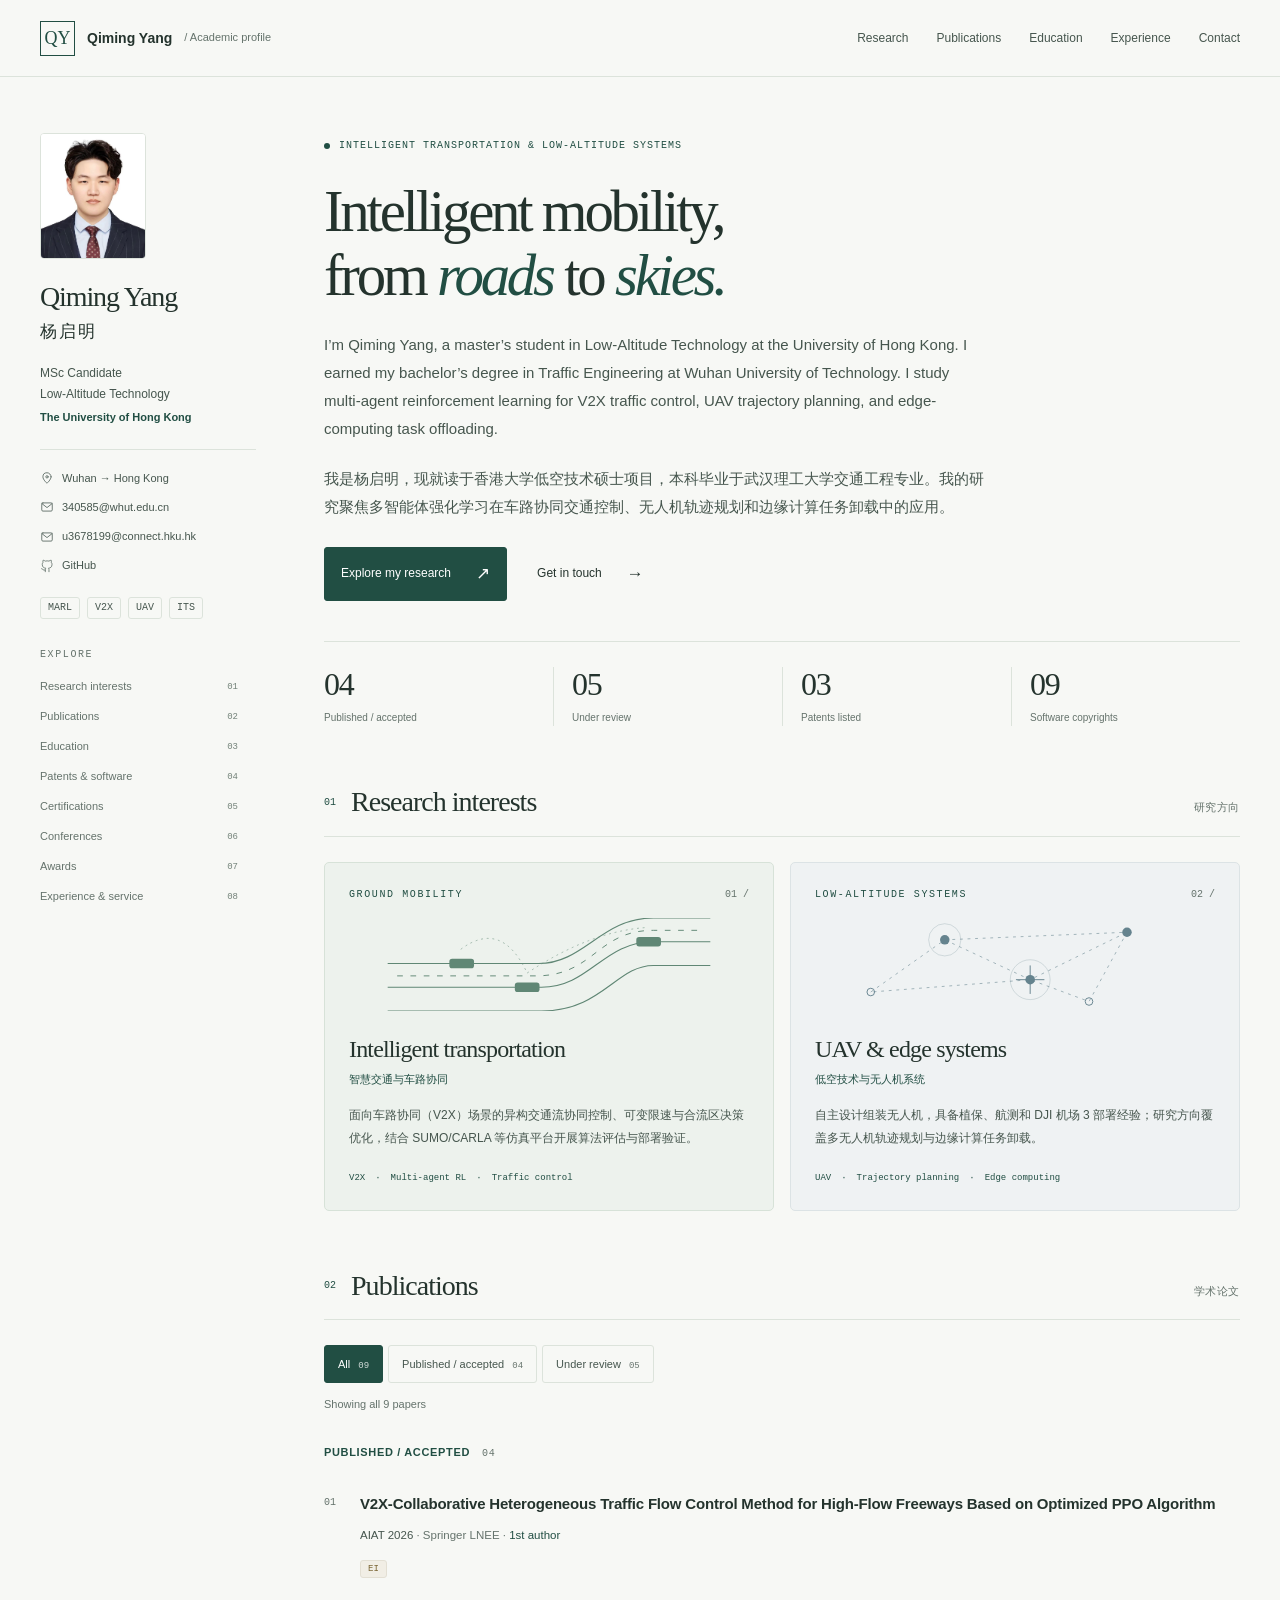
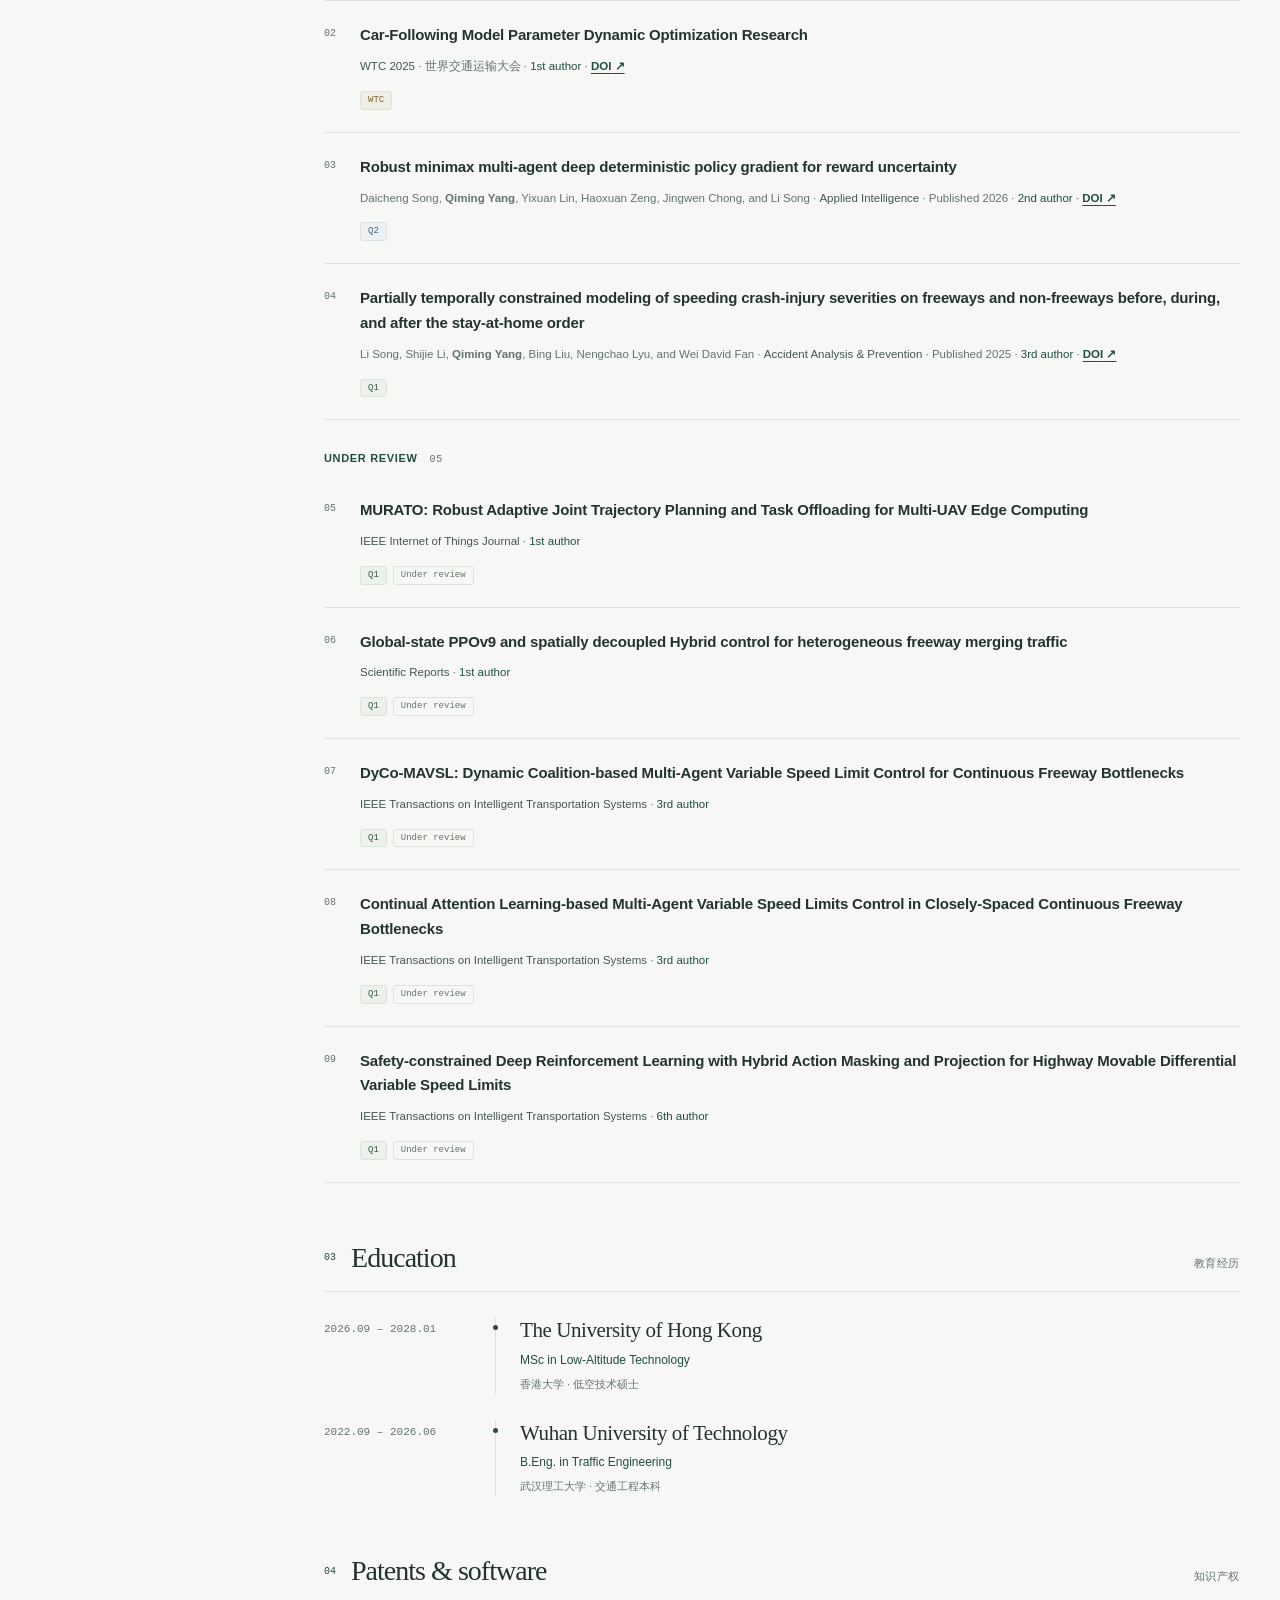
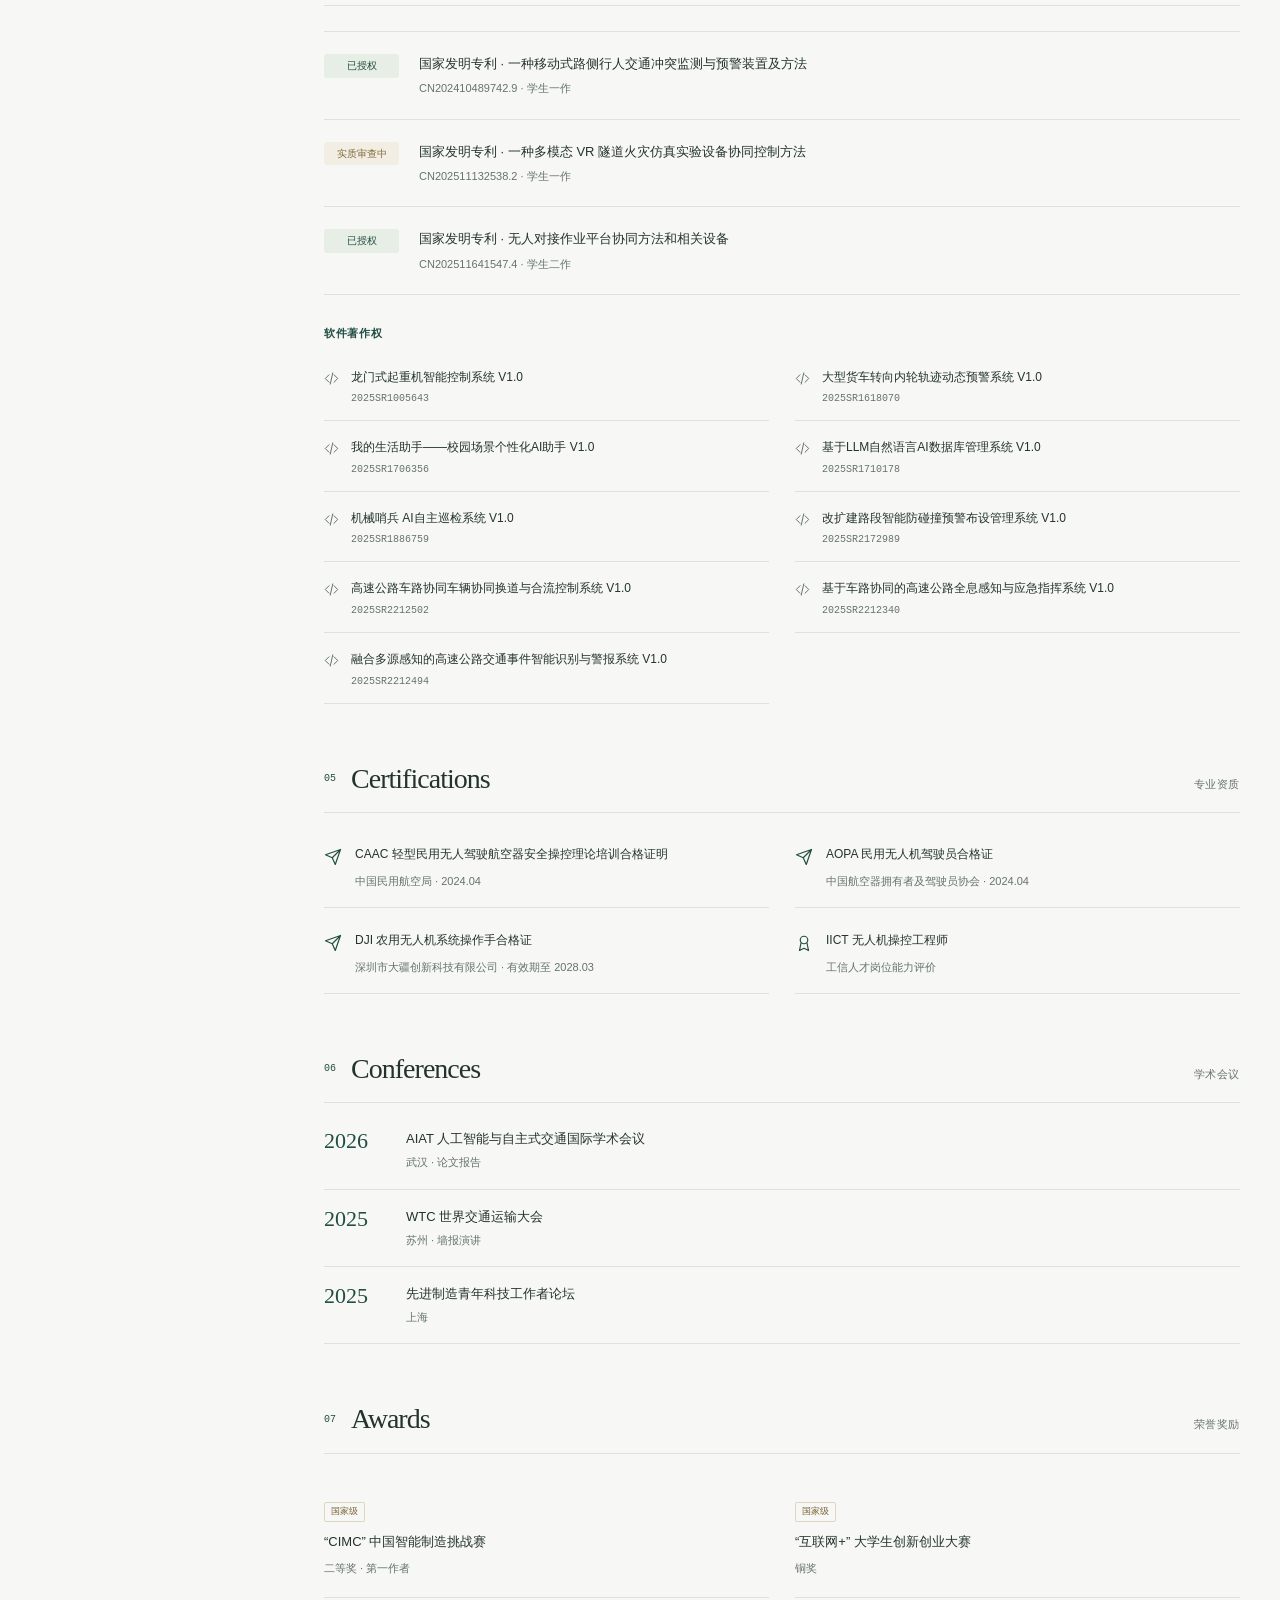
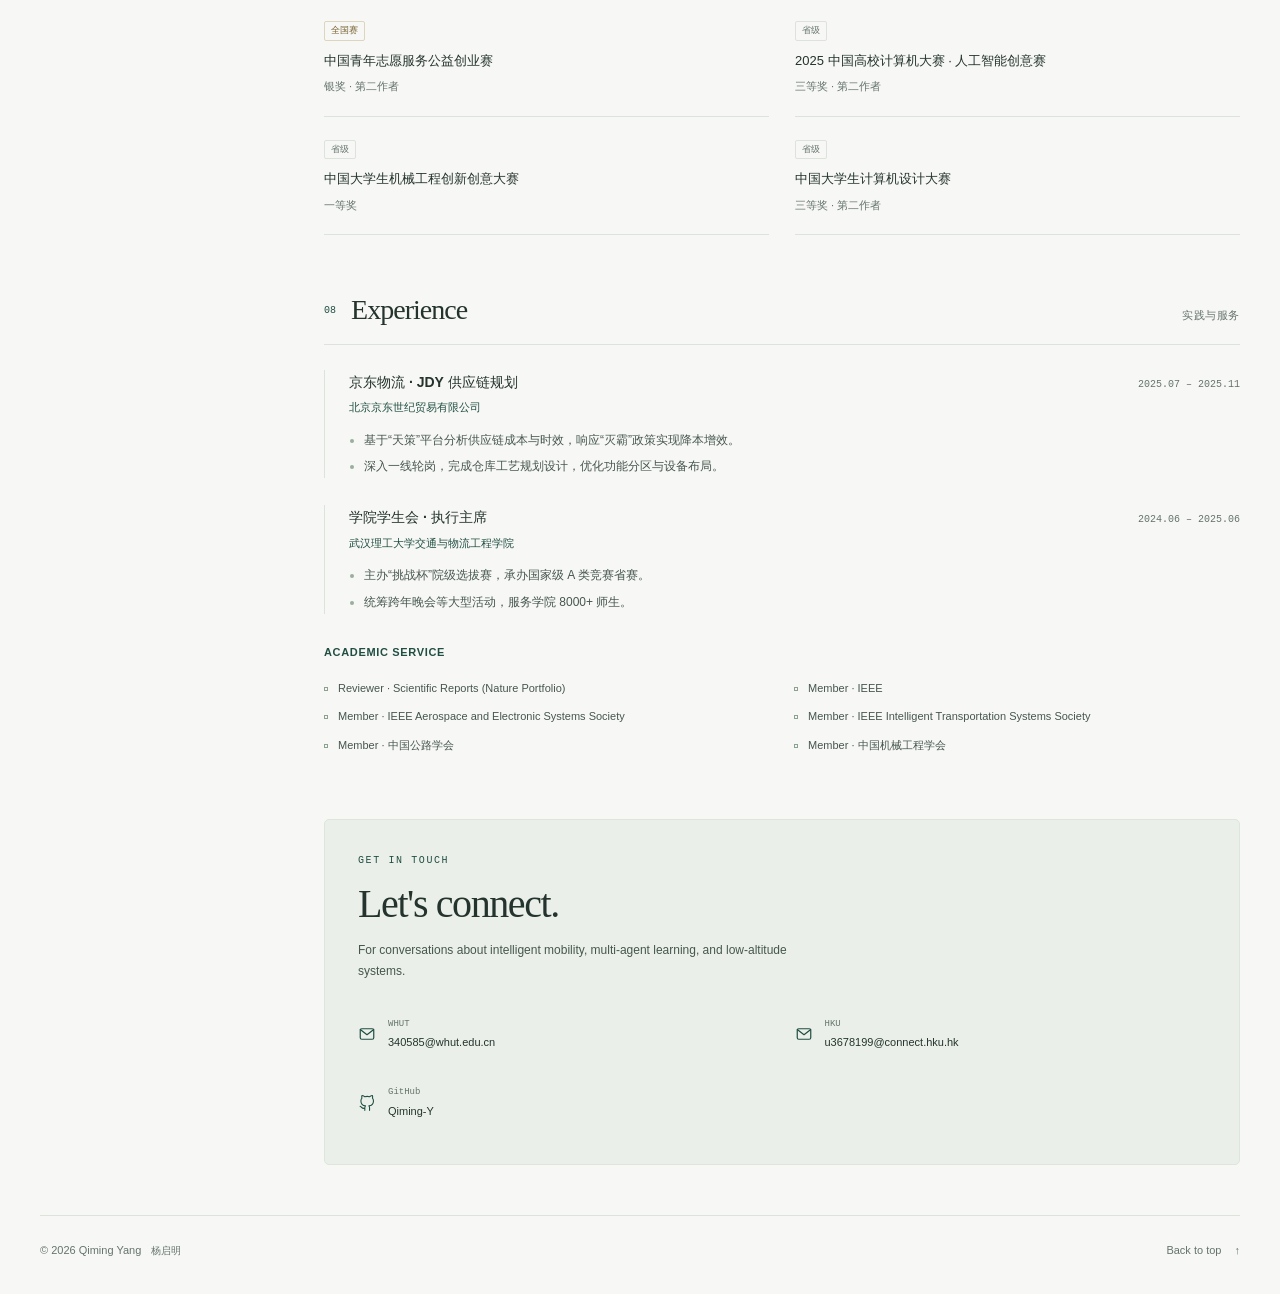
==== commit 5ab34f7e: "Add files via upload" ====
--- a/index.html
+++ b/index.html
@@ -4,7 +4,7 @@
   <meta charset="UTF-8">
   <meta name="viewport" content="width=device-width, initial-scale=1.0">
   <title>杨启明 · Qiming Yang | Intelligent Transportation & Low-Altitude Systems</title>
-  <meta name="description" content="Qiming Yang — MSc Candidate at HKU researching intelligent transportation, V2X, multi-agent reinforcement learning, UAVs, and low-altitude systems.">
+  <meta name="description" content="Qiming Yang (杨启明), a master’s student at the University of Hong Kong and a Wuhan University of Technology graduate, studies V2X traffic control and UAV systems.">
   <meta name="author" content="Qiming Yang">
   <meta name="theme-color" content="#f7f8f5">
   <meta property="og:title" content="Qiming Yang · Intelligent Mobility Research">
@@ -72,7 +72,8 @@
         <div class="hero__content">
           <p class="hero__eyebrow"><span></span> Intelligent transportation &amp; low-altitude systems</p>
           <h2 id="hero-title" class="hero__title">Intelligent mobility,<br>from <em>roads</em> to <em>skies.</em></h2>
-          <p class="hero__lead">I study multi-agent reinforcement learning for connected and autonomous mobility, with current work spanning V2X traffic control, UAV trajectory planning, and edge-computing task offloading.</p>
+          <p class="hero__lead">I’m Qiming Yang, a master’s student in Low-Altitude Technology at the University of Hong Kong. I earned my bachelor’s degree in Traffic Engineering at Wuhan University of Technology. I study multi-agent reinforcement learning for V2X traffic control, UAV trajectory planning, and edge-computing task offloading.</p>
+          <p class="hero__lead" lang="zh-CN">我是杨启明，现就读于香港大学低空技术硕士项目，本科毕业于武汉理工大学交通工程专业。我的研究聚焦多智能体强化学习在车路协同交通控制、无人机轨迹规划和边缘计算任务卸载中的应用。</p>
           <div class="hero__actions">
             <a class="hero__btn hero__btn--primary" href="#publications">Explore my research <span aria-hidden="true">↗</span></a>
             <a class="hero__btn" href="#contact">Get in touch <span aria-hidden="true">→</span></a>
@@ -120,8 +121,8 @@
           <h3 class="subhead" data-publication-heading="published">Published / accepted <span class="subhead__count">04</span></h3>
           <article class="pub" data-status="published"><span class="pub__number" aria-hidden="true">01</span><div class="pub__row"><span class="badge badge--ei">EI</span><div class="pub__content"><h4>V2X-Collaborative Heterogeneous Traffic Flow Control Method for High-Flow Freeways Based on Optimized PPO Algorithm</h4><p class="pub__meta"><strong>AIAT 2026</strong> · Springer LNEE · <em>1st author</em></p></div></div></article>
           <article class="pub" data-status="published"><span class="pub__number" aria-hidden="true">02</span><div class="pub__row"><span class="badge badge--conf">WTC</span><div class="pub__content"><h4>Car-Following Model Parameter Dynamic Optimization Research</h4><p class="pub__meta"><strong>WTC 2025</strong> · 世界交通运输大会 · <em>1st author</em> · <a href="https://doi.org/10.26914/c.cnkihy.2025.017610" target="_blank" rel="noopener">DOI</a></p></div></div></article>
-          <article class="pub" data-status="published"><span class="pub__number" aria-hidden="true">03</span><div class="pub__row"><span class="badge badge--q2">Q2</span><div class="pub__content"><h4>Robust Minimax Multi-Agent Deep Deterministic Policy Gradient for Reward Uncertainty</h4><p class="pub__meta"><strong>Applied Intelligence</strong> · <em>2nd author</em> · <a href="https://doi.org/10.1007/s10489-026-07255-5" target="_blank" rel="noopener">DOI</a></p></div></div></article>
-          <article class="pub" data-status="published"><span class="pub__number" aria-hidden="true">04</span><div class="pub__row"><span class="badge badge--q1">Q1</span><div class="pub__content"><h4>Partially temporally constrained modeling of speeding crash injury severities on freeways and non-freeways</h4><p class="pub__meta"><strong>Accident Analysis and Prevention</strong> · <em>3rd author</em> · <a href="https://doi.org/10.1016/j.aap.2025.107917" target="_blank" rel="noopener">DOI</a></p></div></div></article>
+          <article class="pub" data-status="published"><span class="pub__number" aria-hidden="true">03</span><div class="pub__row"><span class="badge badge--q2">Q2</span><div class="pub__content"><h4>Robust minimax multi-agent deep deterministic policy gradient for reward uncertainty</h4><p class="pub__meta">Daicheng Song, <b>Qiming Yang</b>, Yixuan Lin, Haoxuan Zeng, Jingwen Chong, and Li Song · <strong>Applied Intelligence</strong> · Published 2026 · <em>2nd author</em> · <a href="https://doi.org/10.1007/s10489-026-07255-5" target="_blank" rel="noopener">DOI</a></p></div></div></article>
+          <article class="pub" data-status="published"><span class="pub__number" aria-hidden="true">04</span><div class="pub__row"><span class="badge badge--q1">Q1</span><div class="pub__content"><h4>Partially temporally constrained modeling of speeding crash-injury severities on freeways and non-freeways before, during, and after the stay-at-home order</h4><p class="pub__meta">Li Song, Shijie Li, <b>Qiming Yang</b>, Bing Liu, Nengchao Lyu, and Wei David Fan · <strong>Accident Analysis &amp; Prevention</strong> · Published 2025 · <em>3rd author</em> · <a href="https://doi.org/10.1016/j.aap.2025.107917" target="_blank" rel="noopener">DOI</a></p></div></div></article>
           <h3 class="subhead" data-publication-heading="review">Under review <span class="subhead__count">05</span></h3>
           <article class="pub" data-status="review"><span class="pub__number" aria-hidden="true">05</span><div class="pub__row"><span class="badge badge--q1">Q1</span><span class="badge badge--wip">Under review</span><div class="pub__content"><h4>MURATO: Robust Adaptive Joint Trajectory Planning and Task Offloading for Multi-UAV Edge Computing</h4><p class="pub__meta"><strong>IEEE Internet of Things Journal</strong> · <em>1st author</em></p></div></div></article>
           <article class="pub" data-status="review"><span class="pub__number" aria-hidden="true">06</span><div class="pub__row"><span class="badge badge--q1">Q1</span><span class="badge badge--wip">Under review</span><div class="pub__content"><h4>Global-state PPOv9 and spatially decoupled Hybrid control for heterogeneous freeway merging traffic</h4><p class="pub__meta"><strong>Scientific Reports</strong> · <em>1st author</em></p></div></div></article>
